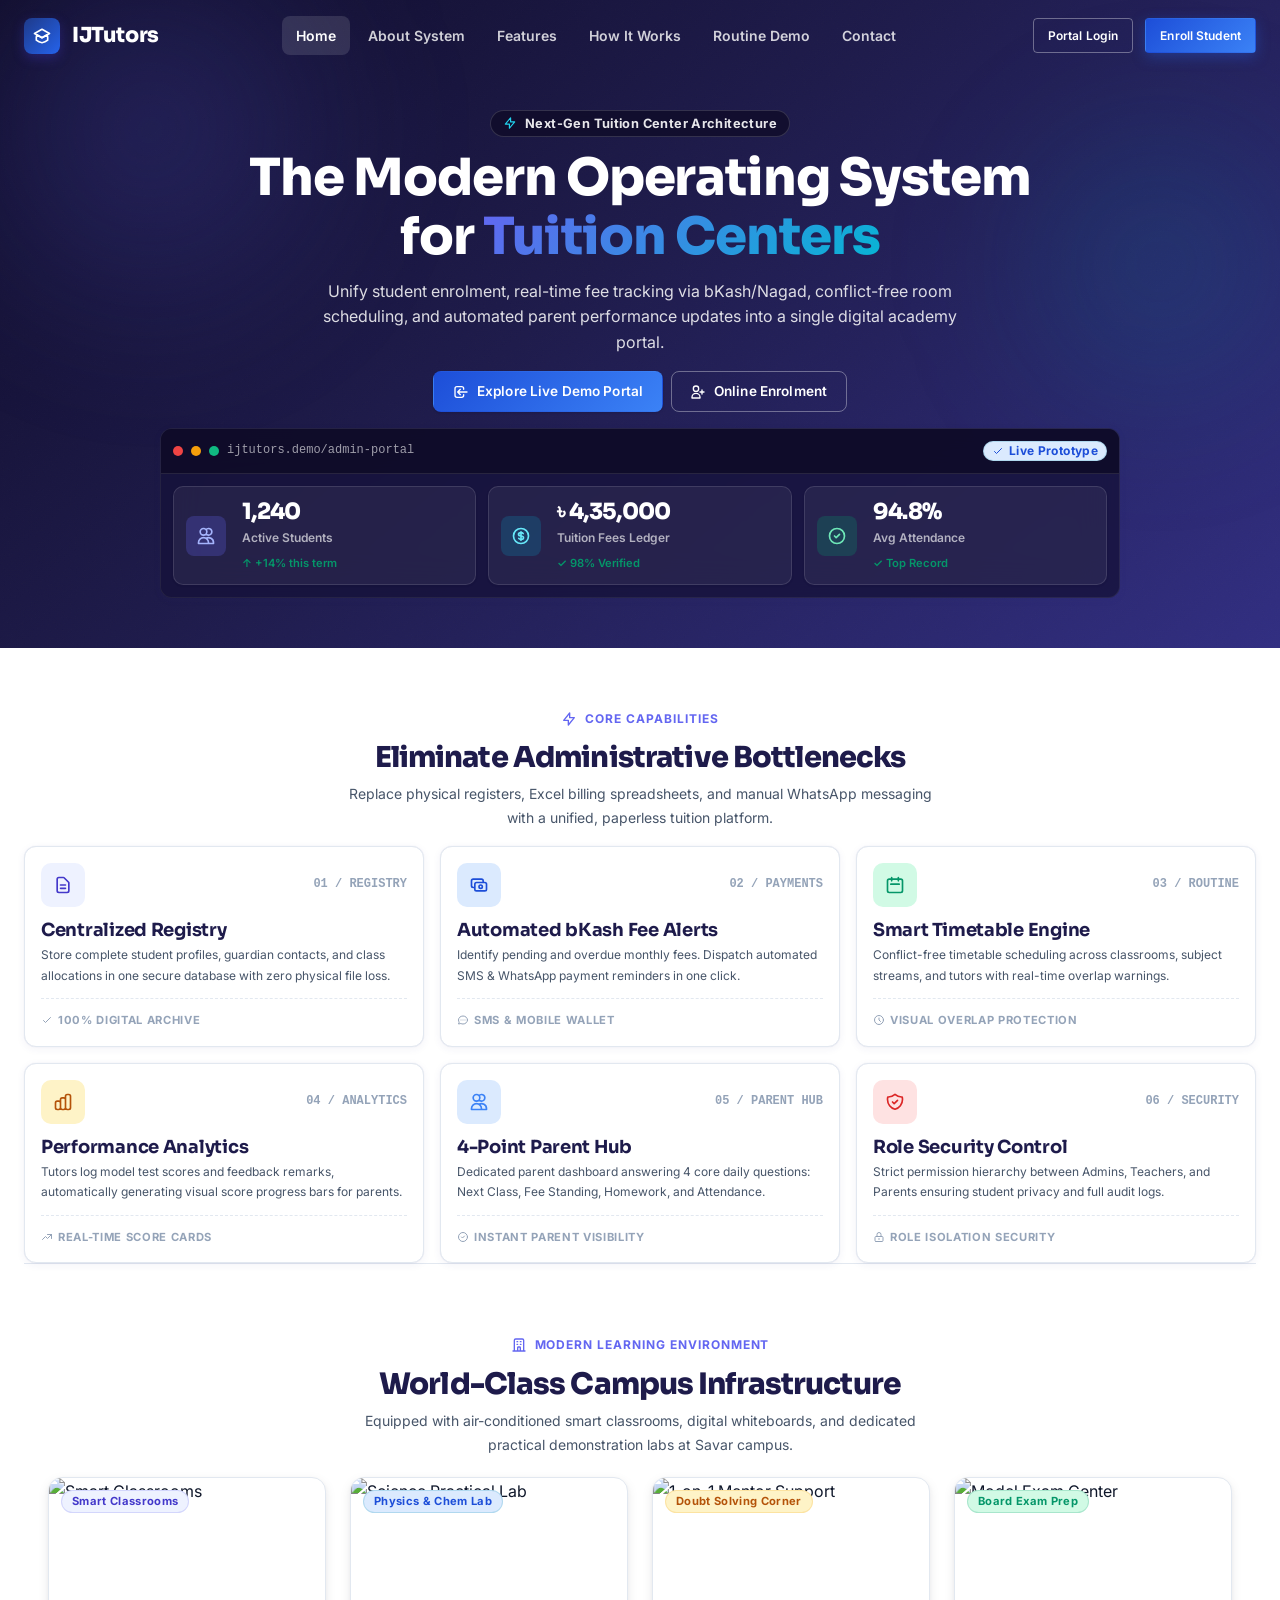
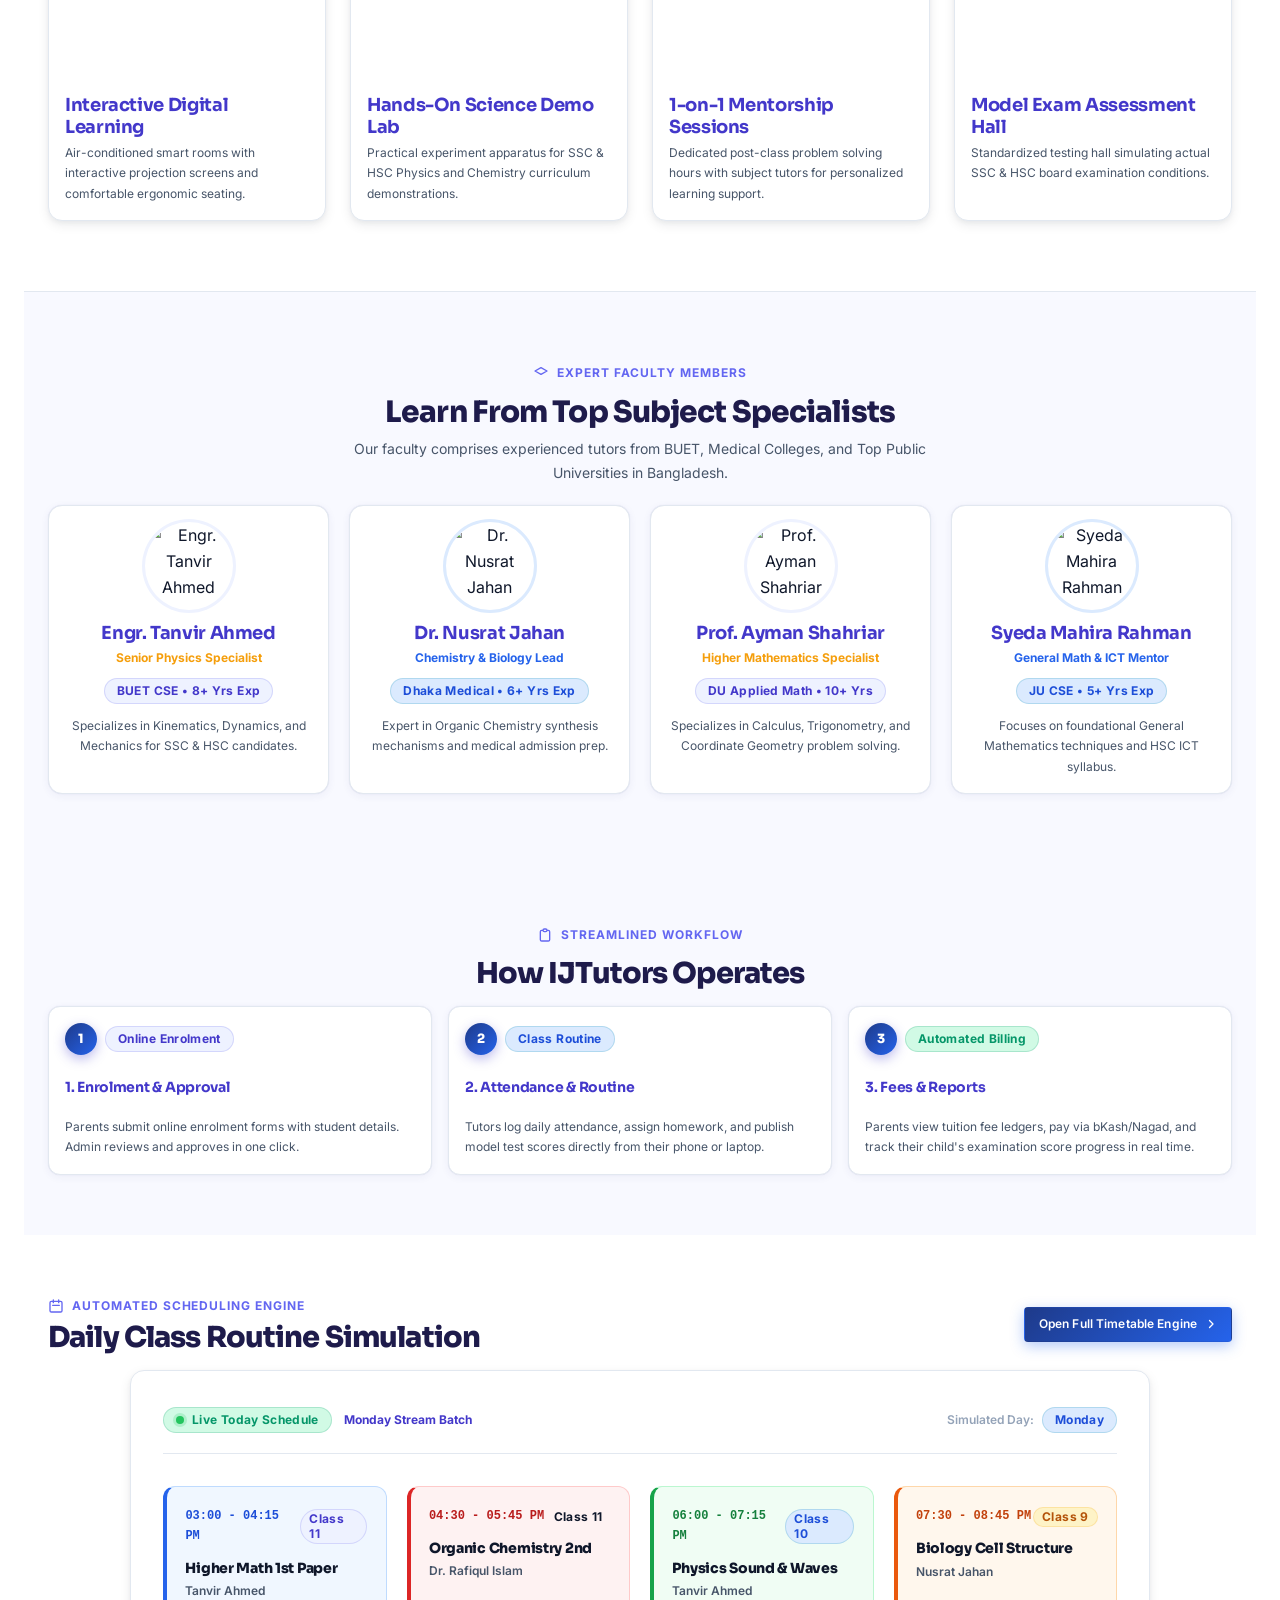
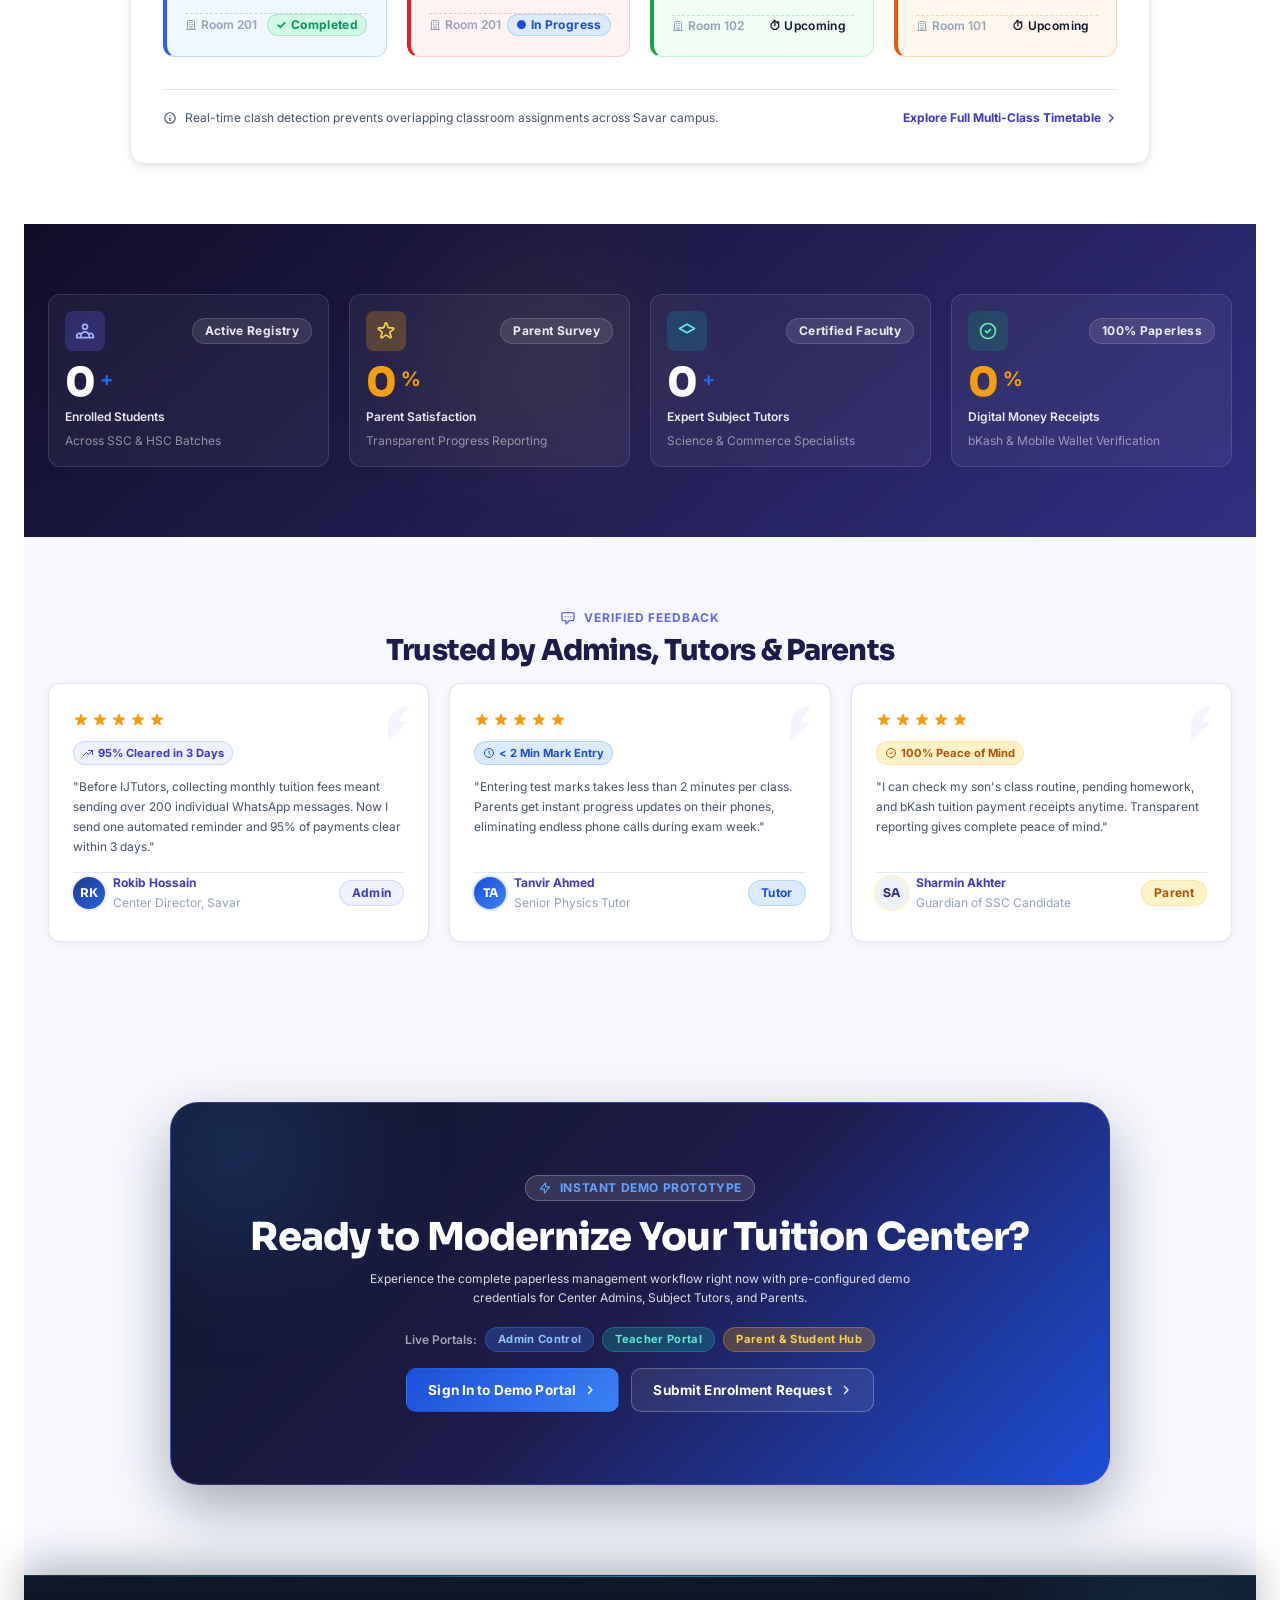
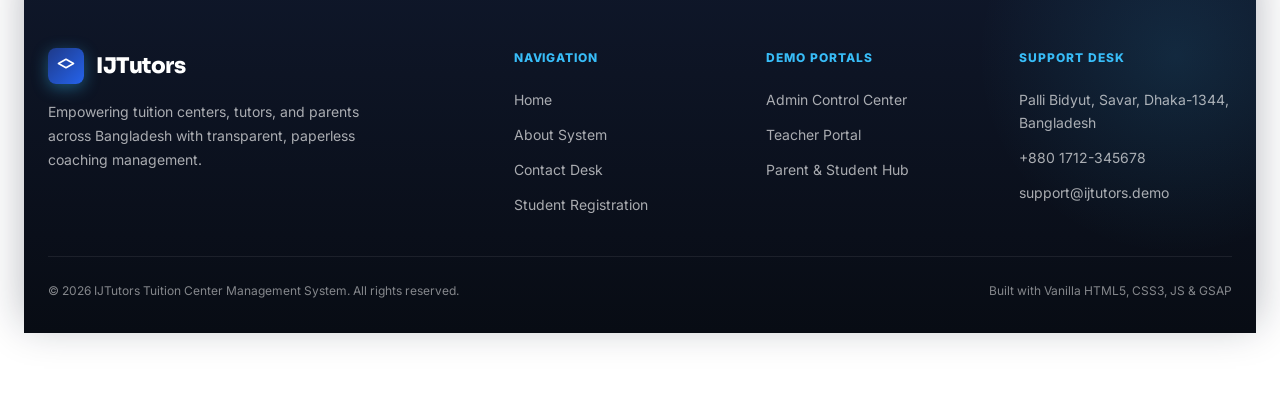
==== index.html @ 6071e2d5 "fix footer design issue with sky-blue headers, full address, and glow borders" ====
<!DOCTYPE html>
<html lang="en">

<head>
  <meta charset="UTF-8">
  <meta name="viewport" content="width=device-width, initial-scale=1.0">
  <title>IJTutors | Smart Tuition Center Management System</title>
  <meta name="description"
    content="Centralized tuition management platform for Admins, Teachers, and Parents in Bangladesh. Manage registrations, payments, timetables, and student performance effortlessly.">
  <link rel="preconnect" href="https://fonts.googleapis.com">
  <link rel="preconnect" href="https://fonts.gstatic.com" crossorigin>
  <link
    href="https://fonts.googleapis.com/css2?family=Sora:wght@400;500;600;700;800&family=Inter:wght@400;500;600;700&display=swap"
    rel="stylesheet">
  <link rel="stylesheet" href="css/main.css">
</head>

<body>

  <!-- Navigation Bar -->
  <header class="navbar" id="main-navbar">
    <div class="container">
      <a href="index.html" class="nav-brand">
        <div class="nav-brand-icon">
          <svg fill="none" stroke="currentColor" viewBox="0 0 24 24" xmlns="http://www.w3.org/2000/svg">
            <path stroke-linecap="round" stroke-linejoin="round" stroke-width="2" d="M12 14l9-5-9-5-9 5 9 5z"></path>
            <path stroke-linecap="round" stroke-linejoin="round" stroke-width="2"
              d="M12 14l6.16-3.422a12.083 12.083 0 01.665 6.479A11.952 11.952 0 0112 20.055a11.952 11.952 0 01-6.824-2.998 12.078 12.078 0 01.665-6.479L12 14z">
            </path>
          </svg>
        </div>
        <span>IJTutors</span>
      </a>

      <nav class="nav-links">
        <a href="index.html" class="nav-link active">Home</a>
        <a href="about.html" class="nav-link">About System</a>
        <a href="#features" class="nav-link">Features</a>
        <a href="#how-it-works" class="nav-link">How It Works</a>
        <a href="#demo-timetable" class="nav-link">Routine Demo</a>
        <a href="contact.html" class="nav-link">Contact</a>
      </nav>

      <div class="nav-actions">
        <a href="login.html" class="btn btn-outline-white btn-sm" id="nav-login-btn">Portal Login</a>
        <a href="register.html" class="btn btn-teal btn-sm">Enroll Student</a>
        <button class="mobile-nav-toggle" aria-label="Toggle Navigation">
          <svg width="24" height="24" fill="none" stroke="currentColor" viewBox="0 0 24 24">
            <path stroke-linecap="round" stroke-linejoin="round" stroke-width="2" d="M4 6h16M4 12h16M4 18h16" />
          </svg>
        </button>
      </div>
    </div>
  </header>

  <!-- Compact High-Contrast Hero Section -->
  <section class="hero-section position-relative overflow-hidden"
    style="padding: 110px 0 50px; background: var(--gradient-hero); color: #ffffff;">
    <div class="blob-shape blob-1"></div>
    <div class="blob-shape blob-2"></div>
    <div class="noise-overlay"></div>

    <div class="container position-relative z-1">
      <div style="max-width: 800px; margin: 0 auto; text-align: center;">
        <span class="badge badge-dark mb-3 px-3 py-1 d-inline-flex align-items-center gap-2"
          style="font-size: 0.8rem; backdrop-filter: blur(10px); border: 1px solid rgba(255,255,255,0.15);">
          <svg width="14" height="14" fill="none" stroke="currentColor" viewBox="0 0 24 24" style="color: #22d3ee;">
            <path stroke-linecap="round" stroke-linejoin="round" stroke-width="2" d="M13 10V3L4 14h7v7l9-11h-7z" />
          </svg>
          <span>Next-Gen Tuition Center Architecture</span>
        </span>

        <!-- High Contrast White Heading -->
        <h1 class="text-white mb-3"
          style="font-size: clamp(2rem, 4.2vw, 3.2rem); line-height: 1.15; font-weight: 800; color: #ffffff !important;">
          The Modern Operating System for <span class="text-gradient">Tuition Centers</span>
        </h1>

        <p class="hero-subtitle mb-4"
          style="font-size: 1rem; color: rgba(255,255,255,0.85); max-width: 640px; margin-left: auto; margin-right: auto; line-height: 1.6;">
          Unify student enrolment, real-time fee tracking via bKash/Nagad, conflict-free room scheduling, and automated
          parent performance updates into a single digital academy portal.
        </p>

        <div class="hero-cta-group d-flex justify-content-center gap-2 flex-wrap mb-4">
          <a href="login.html" class="btn btn-teal btn-sm shadow-sm"
            style="padding: 0.5rem 1.15rem; font-size: 0.85rem; border-radius: var(--radius-md);">
            <svg width="16" height="16" fill="none" stroke="currentColor" viewBox="0 0 24 24">
              <path stroke-linecap="round" stroke-linejoin="round" stroke-width="2"
                d="M11 16l-4-4m0 0l4-4m-4 4h14m-5 4v1a3 3 0 01-3 3H6a3 3 0 01-3-3V7a3 3 0 013-3h7a3 3 0 013 3v1" />
            </svg>
            <span>Explore Live Demo Portal</span>
          </a>
          <a href="register.html" class="btn btn-outline-white btn-sm"
            style="padding: 0.5rem 1.15rem; font-size: 0.85rem; border-radius: var(--radius-md);">
            <svg width="16" height="16" fill="none" stroke="currentColor" viewBox="0 0 24 24">
              <path stroke-linecap="round" stroke-linejoin="round" stroke-width="2"
                d="M18 9v3m0 0v3m0-3h3m-3 0h-3m-2-5a4 4 0 11-8 0 4 4 0 018 0zM3 20a6 6 0 0112 0v1H3v-1z" />
            </svg>
            <span>Online Enrolment</span>
          </a>
        </div>
      </div>

      <!-- Compact Static Hero Preview Mockup -->
      <div class="card card-dark shadow-hero-card mt-3 overflow-hidden"
        style="max-width: 960px; margin: 0 auto; border-radius: var(--radius-xl);">
        <div class="card-header p-3 d-flex align-items-center justify-content-between"
          style="background: rgba(15, 12, 41, 0.9); border-bottom: 1px solid rgba(255,255,255,0.1);">
          <div class="d-flex align-items-center gap-2">
            <span
              style="width: 10px; height: 10px; border-radius: 50%; background-color: #ef4444; display: inline-block;"></span>
            <span
              style="width: 10px; height: 10px; border-radius: 50%; background-color: #f59e0b; display: inline-block;"></span>
            <span
              style="width: 10px; height: 10px; border-radius: 50%; background-color: #10b981; display: inline-block;"></span>
            <span class="ms-2 fs-xs text-muted"
              style="color: rgba(255,255,255,0.6) !important; font-family: var(--font-mono);">ijtutors.demo/admin-portal</span>
          </div>
          <span class="badge badge-teal fs-xs" style="padding: 2px 8px;">
            <svg width="12" height="12" fill="none" stroke="currentColor" viewBox="0 0 24 24">
              <path stroke-linecap="round" stroke-linejoin="round" stroke-width="2" d="M5 13l4 4L19 7" />
            </svg>
            <span>Live Prototype</span>
          </span>
        </div>

        <div class="card-body p-3" style="background: rgba(30, 27, 75, 0.4);">
          <div class="row"
            style="display: grid; grid-template-columns: repeat(auto-fit, minmax(240px, 1fr)); gap: 12px;">

            <!-- Compact Stat 1 -->
            <div class="stat-card p-3"
              style="background: rgba(255,255,255,0.06); border-color: rgba(255,255,255,0.12);">
              <div class="stat-icon-wrap primary"
                style="width: 40px; height: 40px; background: rgba(99,102,241,0.25); color: #a5b4fc;">
                <svg width="20" height="20" fill="none" stroke="currentColor" viewBox="0 0 24 24">
                  <path stroke-linecap="round" stroke-linejoin="round" stroke-width="2"
                    d="M12 4.354a4 4 0 110 5.292M15 21H3v-1a6 6 0 0112 0v1zm0 0h6v-1a6 6 0 00-9-5.197M13 7a4 4 0 11-8 0 4 4 0 018 0z" />
                </svg>
              </div>
              <div class="stat-info">
                <span class="stat-value text-white" style="font-size: 1.4rem;">1,240</span>
                <span class="stat-label" style="color: rgba(255,255,255,0.65);">Active Students</span>
                <span class="stat-trend up" style="font-size: 0.7rem;">↑ +14% this term</span>
              </div>
            </div>

            <!-- Compact Stat 2 -->
            <div class="stat-card p-3"
              style="background: rgba(255,255,255,0.06); border-color: rgba(255,255,255,0.12);">
              <div class="stat-icon-wrap teal"
                style="width: 40px; height: 40px; background: rgba(8,145,178,0.25); color: #67e8f9;">
                <svg width="20" height="20" fill="none" stroke="currentColor" viewBox="0 0 24 24">
                  <path stroke-linecap="round" stroke-linejoin="round" stroke-width="2"
                    d="M12 8c-1.657 0-3 .895-3 2s1.343 2 3 2 3 .895 3 2-1.343 2-3 2m0-8c1.11 0 2.08.402 2.599 1M12 8V7m0 1v8m0 0v1m0-1c-1.11 0-2.08-.402-2.599-1M21 12a9 9 0 11-18 0 9 9 0 0118 0z" />
                </svg>
              </div>
              <div class="stat-info">
                <span class="stat-value text-white" style="font-size: 1.4rem;">৳ 4,35,000</span>
                <span class="stat-label" style="color: rgba(255,255,255,0.65);">Tuition Fees Ledger</span>
                <span class="stat-trend up" style="font-size: 0.7rem;">✓ 98% Verified</span>
              </div>
            </div>

            <!-- Compact Stat 3 -->
            <div class="stat-card p-3"
              style="background: rgba(255,255,255,0.06); border-color: rgba(255,255,255,0.12);">
              <div class="stat-icon-wrap success"
                style="width: 40px; height: 40px; background: rgba(5,150,105,0.25); color: #6ee7b7;">
                <svg width="20" height="20" fill="none" stroke="currentColor" viewBox="0 0 24 24">
                  <path stroke-linecap="round" stroke-linejoin="round" stroke-width="2"
                    d="M9 12l2 2 4-4m6 2a9 9 0 11-18 0 9 9 0 0118 0z" />
                </svg>
              </div>
              <div class="stat-info">
                <span class="stat-value text-white" style="font-size: 1.4rem;">94.8%</span>
                <span class="stat-label" style="color: rgba(255,255,255,0.65);">Avg Attendance</span>
                <span class="stat-trend up" style="font-size: 0.7rem;">✓ Top Record</span>
              </div>
            </div>

          </div>
        </div>
      </div>
    </div>
  </section>

  <!-- Compact Platform Features Section -->
  <section id="features" style="padding: 60px 0; background-color: var(--color-surface);">
    <div class="container">
      <div class="text-center mb-4" style="max-width: 640px; margin-left: auto; margin-right: auto;">
        <span class="section-eyebrow justify-content-center">
          <svg width="14" height="14" fill="none" stroke="currentColor" viewBox="0 0 24 24">
            <path stroke-linecap="round" stroke-linejoin="round" stroke-width="2" d="M13 10V3L4 14h7v7l9-11h-7z" />
          </svg>
          <span>Core Capabilities</span>
        </span>
        <h2 class="section-title mb-2" style="font-size: 1.8rem;">Eliminate Administrative Bottlenecks</h2>
        <p class="section-desc mx-auto fs-sm">Replace physical registers, Excel billing spreadsheets, and manual
          WhatsApp messaging with a unified, paperless tuition platform.</p>
      </div>

      <div class="features-grid" style="gap: 16px;">
        <!-- Feature 1 -->
        <div class="feature-card-item p-4">
          <div class="d-flex align-items-center justify-content-between mb-3">
            <div class="feature-icon-wrap primary" style="width: 44px; height: 44px;">
              <svg width="20" height="20" fill="none" stroke="currentColor" viewBox="0 0 24 24">
                <path stroke-linecap="round" stroke-linejoin="round" stroke-width="2"
                  d="M9 12h6m-6 4h6m2 5H7a2 2 0 01-2-2V5a2 2 0 012-2h5.586a1 1 0 01.707.293l5.414 5.414a1 1 0 01.293.707V19a2 2 0 01-2 2z" />
              </svg>
            </div>
            <span class="fs-xs fw-bold text-muted" style="font-size: 0.68rem; font-family: var(--font-mono);">01 /
              REGISTRY</span>
          </div>
          <div>
            <h3 class="feature-card-title fs-md mb-1">Centralized Registry</h3>
            <p class="feature-card-desc fs-xs text-secondary mb-3">Store complete student profiles, guardian contacts,
              and class allocations in one secure database with zero physical file loss.</p>
          </div>
          <div class="feature-tag">
            <svg width="12" height="12" fill="none" stroke="currentColor" viewBox="0 0 24 24">
              <path stroke-linecap="round" stroke-linejoin="round" stroke-width="2" d="M5 13l4 4L19 7" />
            </svg>
            <span>100% Digital Archive</span>
          </div>
        </div>

        <!-- Feature 2 -->
        <div class="feature-card-item p-4">
          <div class="d-flex align-items-center justify-content-between mb-3">
            <div class="feature-icon-wrap teal" style="width: 44px; height: 44px;">
              <svg width="20" height="20" fill="none" stroke="currentColor" viewBox="0 0 24 24">
                <path stroke-linecap="round" stroke-linejoin="round" stroke-width="2"
                  d="M17 9V7a2 2 0 00-2-2H5a2 2 0 00-2 2v6a2 2 0 002 2h2m2 4h10a2 2 0 002-2v-6a2 2 0 00-2-2H9a2 2 0 00-2 2v6a2 2 0 002 2zm7-5a2 2 0 11-4 0 2 2 0 014 0z" />
              </svg>
            </div>
            <span class="fs-xs fw-bold text-muted" style="font-size: 0.68rem; font-family: var(--font-mono);">02 /
              PAYMENTS</span>
          </div>
          <div>
            <h3 class="feature-card-title fs-md mb-1">Automated bKash Fee Alerts</h3>
            <p class="feature-card-desc fs-xs text-secondary mb-3">Identify pending and overdue monthly fees. Dispatch
              automated SMS & WhatsApp payment reminders in one click.</p>
          </div>
          <div class="feature-tag">
            <svg width="12" height="12" fill="none" stroke="currentColor" viewBox="0 0 24 24">
              <path stroke-linecap="round" stroke-linejoin="round" stroke-width="2"
                d="M8 12h.01M12 12h.01M16 12h.01M21 12c0 4.418-4.03 8-9 8a9.863 9.863 0 01-4.255-.949L3 20l1.395-3.72C3.512 15.042 3 13.574 3 12c0-4.418 4.03-8 9-8s9 3.582 9 8z" />
            </svg>
            <span>SMS & Mobile Wallet</span>
          </div>
        </div>

        <!-- Feature 3 -->
        <div class="feature-card-item p-4">
          <div class="d-flex align-items-center justify-content-between mb-3">
            <div class="feature-icon-wrap success" style="width: 44px; height: 44px;">
              <svg width="20" height="20" fill="none" stroke="currentColor" viewBox="0 0 24 24">
                <path stroke-linecap="round" stroke-linejoin="round" stroke-width="2"
                  d="M8 7V3m8 4V3m-9 8h10M5 21h14a2 2 0 002-2V7a2 2 0 00-2-2H5a2 2 0 00-2 2v12a2 2 0 002 2z" />
              </svg>
            </div>
            <span class="fs-xs fw-bold text-muted" style="font-size: 0.68rem; font-family: var(--font-mono);">03 /
              ROUTINE</span>
          </div>
          <div>
            <h3 class="feature-card-title fs-md mb-1">Smart Timetable Engine</h3>
            <p class="feature-card-desc fs-xs text-secondary mb-3">Conflict-free timetable scheduling across classrooms,
              subject streams, and tutors with real-time overlap warnings.</p>
          </div>
          <div class="feature-tag">
            <svg width="12" height="12" fill="none" stroke="currentColor" viewBox="0 0 24 24">
              <path stroke-linecap="round" stroke-linejoin="round" stroke-width="2"
                d="M12 8v4l3 3m6-3a9 9 0 11-18 0 9 9 0 0118 0z" />
            </svg>
            <span>Visual Overlap Protection</span>
          </div>
        </div>

        <!-- Feature 4 -->
        <div class="feature-card-item p-4">
          <div class="d-flex align-items-center justify-content-between mb-3">
            <div class="feature-icon-wrap accent" style="width: 44px; height: 44px;">
              <svg width="20" height="20" fill="none" stroke="currentColor" viewBox="0 0 24 24">
                <path stroke-linecap="round" stroke-linejoin="round" stroke-width="2"
                  d="M9 19v-6a2 2 0 00-2-2H5a2 2 0 00-2 2v6a2 2 0 002 2h2a2 2 0 002-2zm0 0V9a2 2 0 012-2h2a2 2 0 012 2v10m-6 0a2 2 0 002 2h2a2 2 0 002-2m0 0V5a2 2 0 012-2h2a2 2 0 012 2v14a2 2 0 01-2 2h-2a2 2 0 01-2-2z" />
              </svg>
            </div>
            <span class="fs-xs fw-bold text-muted" style="font-size: 0.68rem; font-family: var(--font-mono);">04 /
              ANALYTICS</span>
          </div>
          <div>
            <h3 class="feature-card-title fs-md mb-1">Performance Analytics</h3>
            <p class="feature-card-desc fs-xs text-secondary mb-3">Tutors log model test scores and feedback remarks,
              automatically generating visual score progress bars for parents.</p>
          </div>
          <div class="feature-tag">
            <svg width="12" height="12" fill="none" stroke="currentColor" viewBox="0 0 24 24">
              <path stroke-linecap="round" stroke-linejoin="round" stroke-width="2"
                d="M13 7h8m0 0v8m0-8l-8 8-4-4-6 6" />
            </svg>
            <span>Real-Time Score Cards</span>
          </div>
        </div>

        <!-- Feature 5 -->
        <div class="feature-card-item p-4">
          <div class="d-flex align-items-center justify-content-between mb-3">
            <div class="feature-icon-wrap secondary" style="width: 44px; height: 44px;">
              <svg width="20" height="20" fill="none" stroke="currentColor" viewBox="0 0 24 24">
                <path stroke-linecap="round" stroke-linejoin="round" stroke-width="2"
                  d="M12 4.354a4 4 0 110 5.292M15 21H3v-1a6 6 0 0112 0v1zm0 0h6v-1a6 6 0 00-9-5.197M13 7a4 4 0 11-8 0 4 4 0 018 0z" />
              </svg>
            </div>
            <span class="fs-xs fw-bold text-muted" style="font-size: 0.68rem; font-family: var(--font-mono);">05 /
              PARENT HUB</span>
          </div>
          <div>
            <h3 class="feature-card-title fs-md mb-1">4-Point Parent Hub</h3>
            <p class="feature-card-desc fs-xs text-secondary mb-3">Dedicated parent dashboard answering 4 core daily
              questions: Next Class, Fee Standing, Homework, and Attendance.</p>
          </div>
          <div class="feature-tag">
            <svg width="12" height="12" fill="none" stroke="currentColor" viewBox="0 0 24 24">
              <path stroke-linecap="round" stroke-linejoin="round" stroke-width="2"
                d="M9 12l2 2 4-4m6 2a9 9 0 11-18 0 9 9 0 0118 0z" />
            </svg>
            <span>Instant Parent Visibility</span>
          </div>
        </div>

        <!-- Feature 6 -->
        <div class="feature-card-item p-4">
          <div class="d-flex align-items-center justify-content-between mb-3">
            <div class="feature-icon-wrap danger" style="width: 44px; height: 44px;">
              <svg width="20" height="20" fill="none" stroke="currentColor" viewBox="0 0 24 24">
                <path stroke-linecap="round" stroke-linejoin="round" stroke-width="2"
                  d="M9 12l2 2 4-4m5.618-4.016A11.955 11.955 0 0112 2.944a11.955 11.955 0 01-8.618 3.04A12.02 12.02 0 003 9c0 5.591 3.824 10.29 9 11.622 5.176-1.332 9-6.03 9-11.622 0-1.042-.133-2.052-.382-3.016z" />
              </svg>
            </div>
            <span class="fs-xs fw-bold text-muted" style="font-size: 0.68rem; font-family: var(--font-mono);">06 /
              SECURITY</span>
          </div>
          <div>
            <h3 class="feature-card-title fs-md mb-1">Role Security Control</h3>
            <p class="feature-card-desc fs-xs text-secondary mb-3">Strict permission hierarchy between Admins, Teachers,
              and Parents ensuring student privacy and full audit logs.</p>
          </div>
          <div class="feature-tag">
            <svg width="12" height="12" fill="none" stroke="currentColor" viewBox="0 0 24 24">
              <path stroke-linecap="round" stroke-linejoin="round" stroke-width="2"
                d="M12 15v2m-6 4h12a2 2 0 002-2v-6a2 2 0 00-2-2H6a2 2 0 00-2 2v6a2 2 0 002 2zm10-10V7a4 4 0 00-8 0v4h8z" />
            </svg>
            <span>Role Isolation Security</span>
          </div>
        </div>
      </div>
  <!-- Campus Facilities & Learning Environment Section -->
  <section id="facilities" style="padding: 70px 0; background-color: var(--color-surface); border-top: 1px solid var(--color-border);">
    <div class="container">
      <div class="text-center mb-5" style="max-width: 640px; margin-left: auto; margin-right: auto;">
        <span class="section-eyebrow justify-content-center">
          <svg width="14" height="14" fill="none" stroke="currentColor" viewBox="0 0 24 24"><path stroke-linecap="round" stroke-linejoin="round" stroke-width="2" d="M19 21V5a2 2 0 00-2-2H7a2 2 0 00-2 2v16m14 0h2m-2 0h-5m-9 0H3m2 0h5M9 7h1m-1 4h1m4-4h1m-1 4h1m-5 10v-5a1 1 0 011-1h2a1 1 0 011 1v5m-4 0h4"/></svg>
          <span>Modern Learning Environment</span>
        </span>
        <h2 class="section-title mb-2" style="font-size: 1.85rem;">World-Class Campus Infrastructure</h2>
        <p class="section-desc mx-auto fs-sm">Equipped with air-conditioned smart classrooms, digital whiteboards, and dedicated practical demonstration labs at Savar campus.</p>
      </div>

      <div style="display: grid; grid-template-columns: repeat(auto-fit, minmax(260px, 1fr)); gap: 24px;">
        <!-- Image Card 1 -->
        <div class="card overflow-hidden shadow-md" style="border-radius: 14px; transition: transform 0.3s ease;">
          <div style="position: relative; height: 200px; overflow: hidden;">
            <img src="https://images.unsplash.com/photo-1580582932707-520aed937b7b?auto=format&fit=crop&w=800&q=80" alt="Smart Classrooms" style="width: 100%; height: 100%; object-fit: cover; transition: transform 0.4s ease;" class="gallery-img">
            <span class="badge badge-primary" style="position: absolute; top: 12px; left: 12px; font-size: 0.7rem; padding: 4px 10px;">Smart Classrooms</span>
          </div>
          <div class="p-4">
            <h3 class="fs-md fw-bold text-primary mb-1">Interactive Digital Learning</h3>
            <p class="fs-xs text-secondary m-0">Air-conditioned smart rooms with interactive projection screens and comfortable ergonomic seating.</p>
          </div>
        </div>

        <!-- Image Card 2 -->
        <div class="card overflow-hidden shadow-md" style="border-radius: 14px; transition: transform 0.3s ease;">
          <div style="position: relative; height: 200px; overflow: hidden;">
            <img src="https://images.unsplash.com/photo-1532094349884-543bc11b234d?auto=format&fit=crop&w=800&q=80" alt="Science Practical Lab" style="width: 100%; height: 100%; object-fit: cover; transition: transform 0.4s ease;" class="gallery-img">
            <span class="badge badge-teal" style="position: absolute; top: 12px; left: 12px; font-size: 0.7rem; padding: 4px 10px;">Physics & Chem Lab</span>
          </div>
          <div class="p-4">
            <h3 class="fs-md fw-bold text-primary mb-1">Hands-On Science Demo Lab</h3>
            <p class="fs-xs text-secondary m-0">Practical experiment apparatus for SSC & HSC Physics and Chemistry curriculum demonstrations.</p>
          </div>
        </div>

        <!-- Image Card 3 -->
        <div class="card overflow-hidden shadow-md" style="border-radius: 14px; transition: transform 0.3s ease;">
          <div style="position: relative; height: 200px; overflow: hidden;">
            <img src="https://images.unsplash.com/photo-1523240795612-9a054b0db644?auto=format&fit=crop&w=800&q=80" alt="1-on-1 Mentor Support" style="width: 100%; height: 100%; object-fit: cover; transition: transform 0.4s ease;" class="gallery-img">
            <span class="badge badge-accent" style="position: absolute; top: 12px; left: 12px; font-size: 0.7rem; padding: 4px 10px;">Doubt Solving Corner</span>
          </div>
          <div class="p-4">
            <h3 class="fs-md fw-bold text-primary mb-1">1-on-1 Mentorship Sessions</h3>
            <p class="fs-xs text-secondary m-0">Dedicated post-class problem solving hours with subject tutors for personalized learning support.</p>
          </div>
        </div>

        <!-- Image Card 4 -->
        <div class="card overflow-hidden shadow-md" style="border-radius: 14px; transition: transform 0.3s ease;">
          <div style="position: relative; height: 200px; overflow: hidden;">
            <img src="https://images.unsplash.com/photo-1434030216411-0b793f4b4173?auto=format&fit=crop&w=800&q=80" alt="Model Exam Center" style="width: 100%; height: 100%; object-fit: cover; transition: transform 0.4s ease;" class="gallery-img">
            <span class="badge badge-success" style="position: absolute; top: 12px; left: 12px; font-size: 0.7rem; padding: 4px 10px;">Board Exam Prep</span>
          </div>
          <div class="p-4">
            <h3 class="fs-md fw-bold text-primary mb-1">Model Exam Assessment Hall</h3>
            <p class="fs-xs text-secondary m-0">Standardized testing hall simulating actual SSC & HSC board examination conditions.</p>
          </div>
        </div>
      </div>
    </div>
  </section>

  <!-- Faculty & Senior Tutors Spotlight Section -->
  <section id="mentors" style="padding: 70px 0; background-color: var(--color-background); border-top: 1px solid var(--color-border);">
    <div class="container">
      <div class="text-center mb-5" style="max-width: 640px; margin-left: auto; margin-right: auto;">
        <span class="section-eyebrow justify-content-center">
          <svg width="14" height="14" fill="none" stroke="currentColor" viewBox="0 0 24 24"><path stroke-linecap="round" stroke-linejoin="round" stroke-width="2" d="M12 14l9-5-9-5-9 5 9 5z"/></svg>
          <span>Expert Faculty Members</span>
        </span>
        <h2 class="section-title mb-2" style="font-size: 1.85rem;">Learn From Top Subject Specialists</h2>
        <p class="section-desc mx-auto fs-sm">Our faculty comprises experienced tutors from BUET, Medical Colleges, and Top Public Universities in Bangladesh.</p>
      </div>

      <div style="display: grid; grid-template-columns: repeat(auto-fit, minmax(240px, 1fr)); gap: 20px;">
        <!-- Mentor 1 -->
        <div class="card p-4 text-center" style="border-radius: 14px; position: relative;">
          <img src="https://images.unsplash.com/photo-1534528741775-53994a69daeb?auto=format&fit=crop&w=400&q=80" alt="Engr. Tanvir Ahmed" style="width: 88px; height: 88px; border-radius: 50%; object-fit: cover; margin: 0 auto 12px; box-shadow: 0 0 0 3px var(--color-primary-subtle);">
          <h3 class="fs-md fw-bold text-primary mb-1">Engr. Tanvir Ahmed</h3>
          <div class="fs-xs text-accent fw-bold mb-2">Senior Physics Specialist</div>
          <div class="badge badge-primary fs-xs mb-3" style="font-size: 0.68rem;">BUET CSE • 8+ Yrs Exp</div>
          <p class="fs-xs text-secondary m-0">Specializes in Kinematics, Dynamics, and Mechanics for SSC & HSC candidates.</p>
        </div>

        <!-- Mentor 2 -->
        <div class="card p-4 text-center" style="border-radius: 14px; position: relative;">
          <img src="https://images.unsplash.com/photo-1573496359142-b8d87734a5a2?auto=format&fit=crop&w=400&q=80" alt="Dr. Nusrat Jahan" style="width: 88px; height: 88px; border-radius: 50%; object-fit: cover; margin: 0 auto 12px; box-shadow: 0 0 0 3px var(--color-teal-light);">
          <h3 class="fs-md fw-bold text-primary mb-1">Dr. Nusrat Jahan</h3>
          <div class="fs-xs text-teal fw-bold mb-2">Chemistry & Biology Lead</div>
          <div class="badge badge-teal fs-xs mb-3" style="font-size: 0.68rem;">Dhaka Medical • 6+ Yrs Exp</div>
          <p class="fs-xs text-secondary m-0">Expert in Organic Chemistry synthesis mechanisms and medical admission prep.</p>
        </div>

        <!-- Mentor 3 -->
        <div class="card p-4 text-center" style="border-radius: 14px; position: relative;">
          <img src="https://images.unsplash.com/photo-1500648767791-00dcc994a43e?auto=format&fit=crop&w=400&q=80" alt="Prof. Ayman Shahriar" style="width: 88px; height: 88px; border-radius: 50%; object-fit: cover; margin: 0 auto 12px; box-shadow: 0 0 0 3px var(--color-primary-subtle);">
          <h3 class="fs-md fw-bold text-primary mb-1">Prof. Ayman Shahriar</h3>
          <div class="fs-xs text-accent fw-bold mb-2">Higher Mathematics Specialist</div>
          <div class="badge badge-primary fs-xs mb-3" style="font-size: 0.68rem;">DU Applied Math • 10+ Yrs</div>
          <p class="fs-xs text-secondary m-0">Specializes in Calculus, Trigonometry, and Coordinate Geometry problem solving.</p>
        </div>

        <!-- Mentor 4 -->
        <div class="card p-4 text-center" style="border-radius: 14px; position: relative;">
          <img src="https://images.unsplash.com/photo-1580489944761-15a19d654956?auto=format&fit=crop&w=400&q=80" alt="Syeda Mahira Rahman" style="width: 88px; height: 88px; border-radius: 50%; object-fit: cover; margin: 0 auto 12px; box-shadow: 0 0 0 3px var(--color-teal-light);">
          <h3 class="fs-md fw-bold text-primary mb-1">Syeda Mahira Rahman</h3>
          <div class="fs-xs text-teal fw-bold mb-2">General Math & ICT Mentor</div>
          <div class="badge badge-teal fs-xs mb-3" style="font-size: 0.68rem;">JU CSE • 5+ Yrs Exp</div>
          <p class="fs-xs text-secondary m-0">Focuses on foundational General Mathematics techniques and HSC ICT syllabus.</p>
        </div>
      </div>
    </div>
  </section>

  <!-- Compact How It Works Section -->
  <section id="how-it-works" style="padding: 60px 0; background-color: var(--color-background);">
    <div class="container">
      <div class="text-center mb-4" style="max-width: 600px; margin-left: auto; margin-right: auto;">
        <span class="section-eyebrow justify-content-center">
          <svg width="14" height="14" fill="none" stroke="currentColor" viewBox="0 0 24 24">
            <path stroke-linecap="round" stroke-linejoin="round" stroke-width="2"
              d="M9 5H7a2 2 0 00-2 2v12a2 2 0 002 2h10a2 2 0 002-2V7a2 2 0 00-2-2h-2M9 5a2 2 0 002 2h2a2 2 0 002-2M9 5a2 2 0 012-2h2a2 2 0 012 2" />
          </svg>
          <span>Streamlined Workflow</span>
        </span>
        <h2 class="section-title mb-2" style="font-size: 1.8rem;">How IJTutors Operates</h2>
      </div>

      <div style="display: grid; grid-template-columns: repeat(auto-fit, minmax(260px, 1fr)); gap: 16px;">

        <!-- Step 1 -->
        <div class="step-card p-4">
          <div class="d-flex align-items-center gap-2 w-100 mb-2">
            <div class="step-number" style="width: 32px; height: 32px; font-size: 0.8rem;">1</div>
            <span class="badge badge-primary fs-xs">Online Enrolment</span>
          </div>
          <h3 class="fs-sm fw-bold text-primary mb-1">1. Enrolment & Approval</h3>
          <p class="fs-xs text-secondary mb-0">Parents submit online enrolment forms with student details. Admin reviews
            and approves in one click.</p>
        </div>

        <!-- Step 2 -->
        <div class="step-card p-4">
          <div class="d-flex align-items-center gap-2 w-100 mb-2">
            <div class="step-number" style="width: 32px; height: 32px; font-size: 0.8rem;">2</div>
            <span class="badge badge-teal fs-xs">Class Routine</span>
          </div>
          <h3 class="fs-sm fw-bold text-primary mb-1">2. Attendance & Routine</h3>
          <p class="fs-xs text-secondary mb-0">Tutors log daily attendance, assign homework, and publish model test
            scores directly from their phone or laptop.</p>
        </div>

        <!-- Step 3 -->
        <div class="step-card p-4">
          <div class="d-flex align-items-center gap-2 w-100 mb-2">
            <div class="step-number" style="width: 32px; height: 32px; font-size: 0.8rem;">3</div>
            <span class="badge badge-success fs-xs">Automated Billing</span>
          </div>
          <h3 class="fs-sm fw-bold text-primary mb-1">3. Fees & Reports</h3>
          <p class="fs-xs text-secondary mb-0">Parents view tuition fee ledgers, pay via bKash/Nagad, and track their
            child's examination score progress in real time.</p>
        </div>

      </div>
    </div>
  </section>

  <!-- Routine Visual Simulation Section -->
  <section id="demo-timetable" style="padding: 60px 0; background-color: var(--color-surface);">
    <div class="container">
      <div class="d-flex align-items-center justify-content-between mb-4 flex-wrap gap-3">
        <div>
          <span class="section-eyebrow mb-1">
            <svg width="14" height="14" fill="none" stroke="currentColor" viewBox="0 0 24 24">
              <path stroke-linecap="round" stroke-linejoin="round" stroke-width="2"
                d="M8 7V3m8 4V3m-9 8h10M5 21h14a2 2 0 002-2V7a2 2 0 00-2-2H5a2 2 0 00-2 2v12a2 2 0 002 2z" />
            </svg>
            <span>Automated Scheduling Engine</span>
          </span>
          <h2 class="section-title" style="font-size: 1.8rem;">Daily Class Routine Simulation</h2>
        </div>
        <a href="login.html" class="btn btn-primary btn-sm">
          <span>Open Full Timetable Engine</span>
          <svg width="12" height="12" fill="none" stroke="currentColor" viewBox="0 0 24 24">
            <path stroke-linecap="round" stroke-linejoin="round" stroke-width="2.5" d="M9 5l7 7-7 7" />
          </svg>
        </a>
      </div>

      <!-- Simulation Card Container -->
      <div class="card shadow-md"
        style="border-radius: var(--radius-2xl); background: #ffffff; border: 1px solid var(--color-border); max-width: 1020px; margin: 0 auto; padding: 2.25rem 2rem;">

        <!-- Simulation Header Bar -->
        <div class="d-flex align-items-center justify-content-between flex-wrap gap-3"
          style="border-bottom: 1px solid var(--color-border); margin-bottom: 2rem !important; padding-bottom: 1.25rem !important;">
          <div class="d-flex align-items-center gap-3">
            <span class="badge badge-success d-inline-flex align-items-center gap-2 px-3 py-2"
              style="font-size: 0.75rem; border-radius: var(--radius-full); line-height: 1.2;">
              <span
                style="width: 8px; height: 8px; background: #22c55e; border-radius: 50%; display: inline-block; box-shadow: 0 0 0 3px rgba(34, 197, 94, 0.2);"></span>
              <span>Live Today Schedule</span>
            </span>
            <span class="fs-xs fw-bold text-primary" style="line-height: 1.2;">Monday Stream Batch</span>
          </div>
          <div class="d-flex align-items-center gap-2">
            <span class="fs-xs text-muted fw-semibold me-1" style="line-height: 1.2;">Simulated Day:</span>
            <span class="badge badge-teal fs-xs px-3 py-2" style="border-radius: var(--radius-full); line-height: 1.2;">Monday</span>
          </div>
        </div>

        <!-- Simulated Routine Cards Grid -->
        <div style="display: grid; grid-template-columns: repeat(auto-fit, minmax(220px, 1fr)); gap: 20px;">

          <!-- Slot 1 -->
          <div class="d-flex flex-column justify-content-between shadow-xs"
            style="border-radius: var(--radius-xl); background: #f0f7ff; border: 1px solid #bfdbfe; border-left: 4px solid #2563eb; padding: 1.25rem 1.15rem;">
            <div>
              <div class="d-flex align-items-center justify-content-between mb-3">
                <span class="fs-xs fw-bold" style="color: #1d4ed8; font-family: var(--font-mono); font-size: 0.75rem;">03:00 - 04:15 PM</span>
                <span class="badge badge-primary fs-xs" style="font-size: 0.65rem; font-weight: 700; padding: 2px 8px;">Class 11</span>
              </div>
              <h4 class="fs-sm fw-extrabold mb-1" style="color: #0f172a; font-size: 0.925rem; line-height: 1.3;">Higher Math 1st Paper</h4>
              <div class="fs-xs fw-semibold mb-3" style="color: #475569;">Tanvir Ahmed</div>
            </div>
            <div class="d-flex align-items-center justify-content-between pt-3"
              style="border-top: 1px dashed rgba(37,99,235,0.25);">
              <span class="fs-xs text-muted d-inline-flex align-items-center gap-1" style="font-size: 0.7rem; font-weight: 600; color: #1e40af;"><svg width="12" height="12" fill="none"
                  stroke="currentColor" viewBox="0 0 24 24">
                  <path stroke-linecap="round" stroke-linejoin="round" stroke-width="2"
                    d="M19 21V5a2 2 0 00-2-2H7a2 2 0 00-2 2v16m14 0h2m-2 0h-5m-9 0H3m2 0h5M9 7h1m-1 4h1m4-4h1m-1 4h1m-5 10v-5a1 1 0 011-1h2a1 1 0 011 1v5m-4 0h4" />
                </svg> Room 201</span>
              <span class="badge badge-success fs-xs fw-bold" style="font-size: 0.65rem; padding: 3px 8px;">✓ Completed</span>
            </div>
          </div>

          <!-- Slot 2 -->
          <div class="d-flex flex-column justify-content-between shadow-xs"
            style="border-radius: var(--radius-xl); background: #fef2f2; border: 1px solid #fecaca; border-left: 4px solid #dc2626; padding: 1.25rem 1.15rem;">
            <div>
              <div class="d-flex align-items-center justify-content-between mb-3">
                <span class="fs-xs fw-bold" style="color: #b91c1c; font-family: var(--font-mono); font-size: 0.75rem;">04:30 - 05:45 PM</span>
                <span class="badge badge-danger fs-xs" style="font-size: 0.65rem; font-weight: 700; padding: 2px 8px;">Class 11</span>
              </div>
              <h4 class="fs-sm fw-extrabold mb-1" style="color: #0f172a; font-size: 0.925rem; line-height: 1.3;">Organic Chemistry 2nd</h4>
              <div class="fs-xs fw-semibold mb-3" style="color: #475569;">Dr. Rafiqul Islam</div>
            </div>
            <div class="d-flex align-items-center justify-content-between pt-3"
              style="border-top: 1px dashed rgba(220,38,38,0.25);">
              <span class="fs-xs text-muted d-inline-flex align-items-center gap-1" style="font-size: 0.7rem; font-weight: 600; color: #991b1b;"><svg width="12" height="12" fill="none"
                  stroke="currentColor" viewBox="0 0 24 24">
                  <path stroke-linecap="round" stroke-linejoin="round" stroke-width="2"
                    d="M19 21V5a2 2 0 00-2-2H7a2 2 0 00-2 2v16m14 0h2m-2 0h-5m-9 0H3m2 0h5M9 7h1m-1 4h1m4-4h1m-1 4h1m-5 10v-5a1 1 0 011-1h2a1 1 0 011 1v5m-4 0h4" />
                </svg> Room 201</span>
              <span class="badge badge-teal fs-xs fw-bold" style="font-size: 0.65rem; padding: 3px 8px;">● In Progress</span>
            </div>
          </div>

          <!-- Slot 3 -->
          <div class="d-flex flex-column justify-content-between shadow-xs"
            style="border-radius: var(--radius-xl); background: #f0fdf4; border: 1px solid #bbf7d0; border-left: 4px solid #16a34a; padding: 1.25rem 1.15rem;">
            <div>
              <div class="d-flex align-items-center justify-content-between mb-3">
                <span class="fs-xs fw-bold" style="color: #15803d; font-family: var(--font-mono); font-size: 0.75rem;">06:00 - 07:15 PM</span>
                <span class="badge badge-teal fs-xs" style="font-size: 0.65rem; font-weight: 700; padding: 2px 8px;">Class 10</span>
              </div>
              <h4 class="fs-sm fw-extrabold mb-1" style="color: #0f172a; font-size: 0.925rem; line-height: 1.3;">Physics Sound & Waves</h4>
              <div class="fs-xs fw-semibold mb-3" style="color: #475569;">Tanvir Ahmed</div>
            </div>
            <div class="d-flex align-items-center justify-content-between pt-3"
              style="border-top: 1px dashed rgba(22,163,74,0.25);">
              <span class="fs-xs text-muted d-inline-flex align-items-center gap-1" style="font-size: 0.7rem; font-weight: 600; color: #166534;"><svg width="12" height="12" fill="none"
                  stroke="currentColor" viewBox="0 0 24 24">
                  <path stroke-linecap="round" stroke-linejoin="round" stroke-width="2"
                    d="M19 21V5a2 2 0 00-2-2H7a2 2 0 00-2 2v16m14 0h2m-2 0h-5m-9 0H3m2 0h5M9 7h1m-1 4h1m4-4h1m-1 4h1m-5 10v-5a1 1 0 011-1h2a1 1 0 011 1v5m-4 0h4" />
                </svg> Room 102</span>
              <span class="badge badge-secondary fs-xs fw-semibold" style="font-size: 0.65rem; padding: 3px 8px;">⏱ Upcoming</span>
            </div>
          </div>

          <!-- Slot 4 -->
          <div class="d-flex flex-column justify-content-between shadow-xs"
            style="border-radius: var(--radius-xl); background: #fff7ed; border: 1px solid #fed7aa; border-left: 4px solid #ea580c; padding: 1.25rem 1.15rem;">
            <div>
              <div class="d-flex align-items-center justify-content-between mb-3">
                <span class="fs-xs fw-bold" style="color: #c2410c; font-family: var(--font-mono); font-size: 0.75rem;">07:30 - 08:45 PM</span>
                <span class="badge badge-accent fs-xs" style="font-size: 0.65rem; font-weight: 700; padding: 2px 8px;">Class 9</span>
              </div>
              <h4 class="fs-sm fw-extrabold mb-1" style="color: #0f172a; font-size: 0.925rem; line-height: 1.3;">Biology Cell Structure</h4>
              <div class="fs-xs fw-semibold mb-3" style="color: #475569;">Nusrat Jahan</div>
            </div>
            <div class="d-flex align-items-center justify-content-between pt-3"
              style="border-top: 1px dashed rgba(234,88,12,0.25);">
              <span class="fs-xs text-muted d-inline-flex align-items-center gap-1" style="font-size: 0.7rem; font-weight: 600; color: #9a3412;"><svg width="12" height="12" fill="none"
                  stroke="currentColor" viewBox="0 0 24 24">
                  <path stroke-linecap="round" stroke-linejoin="round" stroke-width="2"
                    d="M19 21V5a2 2 0 00-2-2H7a2 2 0 00-2 2v16m14 0h2m-2 0h-5m-9 0H3m2 0h5M9 7h1m-1 4h1m4-4h1m-1 4h1m-5 10v-5a1 1 0 011-1h2a1 1 0 011 1v5m-4 0h4" />
                </svg> Room 101</span>
              <span class="badge badge-secondary fs-xs fw-semibold" style="font-size: 0.65rem; padding: 3px 8px;">⏱ Upcoming</span>
            </div>
          </div>

        </div>

        <!-- Simulation Footer Info -->
        <div class="d-flex align-items-center justify-content-between flex-wrap gap-2"
          style="border-top: 1px solid var(--color-border); margin-top: 2rem !important; padding-top: 1.25rem !important;">
          <div class="d-flex align-items-center gap-2 fs-xs text-secondary" style="line-height: 1.4;">
            <svg width="14" height="14" fill="none" stroke="currentColor" viewBox="0 0 24 24">
              <path stroke-linecap="round" stroke-linejoin="round" stroke-width="2"
                d="M13 16h-1v-4h-1m1-4h.01M21 12a9 9 0 11-18 0 9 9 0 0118 0z" />
            </svg>
            <span>Real-time clash detection prevents overlapping classroom assignments across Savar campus.</span>
          </div>
          <a href="login.html" class="fs-xs text-primary fw-bold d-inline-flex align-items-center gap-1" style="line-height: 1.4;">
            <span>Explore Full Multi-Class Timetable</span>
            <svg width="12" height="12" fill="none" stroke="currentColor" viewBox="0 0 24 24">
              <path stroke-linecap="round" stroke-linejoin="round" stroke-width="2.5" d="M9 5l7 7-7 7" />
            </svg>
          </a>
        </div>

      </div>
    </div>
  </section>

  <!-- Executive Statistics & Impact Section -->
  <section
    style="padding: 70px 0; background: var(--gradient-hero); color: #ffffff; position: relative; overflow: hidden;">
    <div class="blob-shape blob-3"></div>
    <div class="noise-overlay"></div>

    <div class="container position-relative z-1">
      <div style="display: grid; grid-template-columns: repeat(auto-fit, minmax(220px, 1fr)); gap: 20px;">

        <!-- Stat Card 1 -->
        <div class="card p-4 d-flex flex-column justify-content-between"
          style="background: rgba(255, 255, 255, 0.05); border: 1px solid rgba(255, 255, 255, 0.12); backdrop-filter: blur(12px); border-radius: var(--radius-xl);">
          <div class="d-flex align-items-center justify-content-between mb-3">
            <div class="stat-icon-wrap primary"
              style="width: 40px; height: 40px; background: rgba(99, 102, 241, 0.25); color: #a5b4fc;">
              <svg width="20" height="20" fill="none" stroke="currentColor" viewBox="0 0 24 24">
                <path stroke-linecap="round" stroke-linejoin="round" stroke-width="2"
                  d="M17 20h5v-2a3 3 0 00-5.356-1.857M17 20H7m10 0v-2c0-.656-.126-1.283-.356-1.857M7 20H2v-2a3 3 0 015.356-1.857M7 20v-2c0-.656.126-1.283.356-1.857m0 0a5.002 5.002 0 019.288 0M15 7a3 3 0 11-6 0 3 3 0 016 0z" />
              </svg>
            </div>
            <span class="badge badge-dark fs-xs"
              style="background: rgba(255,255,255,0.1); border: 1px solid rgba(255,255,255,0.15); font-size: 0.65rem;">Active
              Registry</span>
          </div>
          <div>
            <div class="d-flex align-items-baseline gap-1 mb-1">
              <span
                style="font-size: 2.5rem; font-weight: 800; color: #ffffff; font-family: var(--font-heading); line-height: 1;"
                class="stat-counter-number" data-target="1240">0</span>
              <span class="fs-lg fw-bold text-teal" style="color: #22d3ee;">+</span>
            </div>
            <div class="fs-xs fw-semibold text-white" style="color: rgba(255,255,255,0.9) !important;">Enrolled Students
            </div>
            <div class="fs-xs text-muted mt-1" style="color: rgba(255,255,255,0.5) !important; font-size: 0.7rem;">
              Across SSC & HSC Batches</div>
          </div>
        </div>

        <!-- Stat Card 2 -->
        <div class="card p-4 d-flex flex-column justify-content-between"
          style="background: rgba(255, 255, 255, 0.05); border: 1px solid rgba(255, 255, 255, 0.12); backdrop-filter: blur(12px); border-radius: var(--radius-xl);">
          <div class="d-flex align-items-center justify-content-between mb-3">
            <div class="stat-icon-wrap accent"
              style="width: 40px; height: 40px; background: rgba(245, 158, 11, 0.25); color: #fcd34d;">
              <svg width="20" height="20" fill="none" stroke="currentColor" viewBox="0 0 24 24">
                <path stroke-linecap="round" stroke-linejoin="round" stroke-width="2"
                  d="M11.049 2.927c.3-.921 1.603-.921 1.902 0l1.519 4.674a1 1 0 00.95.69h4.915c.969 0 1.371 1.24.588 1.81l-3.976 2.888a1 1 0 00-.363 1.118l1.518 4.674c.3.922-.755 1.688-1.538 1.118l-3.976-2.888a1 1 0 00-1.176 0l-3.976 2.888c-.783.57-1.838-.197-1.538-1.118l1.518-4.674a1 1 0 00-.363-1.118l-3.976-2.888c-.784-.57-.38-1.81.588-1.81h4.914a1 1 0 00.951-.69l1.519-4.674z" />
              </svg>
            </div>
            <span class="badge badge-dark fs-xs"
              style="background: rgba(255,255,255,0.1); border: 1px solid rgba(255,255,255,0.15); font-size: 0.65rem;">Parent
              Survey</span>
          </div>
          <div>
            <div class="d-flex align-items-baseline gap-1 mb-1">
              <span
                style="font-size: 2.5rem; font-weight: 800; color: var(--color-accent); font-family: var(--font-heading); line-height: 1;"
                class="stat-counter-number" data-target="98">0</span>
              <span class="fs-lg fw-bold text-accent" style="color: var(--color-accent);">%</span>
            </div>
            <div class="fs-xs fw-semibold text-white" style="color: rgba(255,255,255,0.9) !important;">Parent
              Satisfaction</div>
            <div class="fs-xs text-muted mt-1" style="color: rgba(255,255,255,0.5) !important; font-size: 0.7rem;">
              Transparent Progress Reporting</div>
          </div>
        </div>

        <!-- Stat Card 3 -->
        <div class="card p-4 d-flex flex-column justify-content-between"
          style="background: rgba(255, 255, 255, 0.05); border: 1px solid rgba(255, 255, 255, 0.12); backdrop-filter: blur(12px); border-radius: var(--radius-xl);">
          <div class="d-flex align-items-center justify-content-between mb-3">
            <div class="stat-icon-wrap teal"
              style="width: 40px; height: 40px; background: rgba(8, 145, 178, 0.25); color: #67e8f9;">
              <svg width="20" height="20" fill="none" stroke="currentColor" viewBox="0 0 24 24">
                <path stroke-linecap="round" stroke-linejoin="round" stroke-width="2" d="M12 14l9-5-9-5-9 5 9 5z" />
              </svg>
            </div>
            <span class="badge badge-dark fs-xs"
              style="background: rgba(255,255,255,0.1); border: 1px solid rgba(255,255,255,0.15); font-size: 0.65rem;">Certified
              Faculty</span>
          </div>
          <div>
            <div class="d-flex align-items-baseline gap-1 mb-1">
              <span
                style="font-size: 2.5rem; font-weight: 800; color: #ffffff; font-family: var(--font-heading); line-height: 1;"
                class="stat-counter-number" data-target="45">0</span>
              <span class="fs-lg fw-bold text-teal" style="color: #22d3ee;">+</span>
            </div>
            <div class="fs-xs fw-semibold text-white" style="color: rgba(255,255,255,0.9) !important;">Expert Subject
              Tutors</div>
            <div class="fs-xs text-muted mt-1" style="color: rgba(255,255,255,0.5) !important; font-size: 0.7rem;">
              Science & Commerce Specialists</div>
          </div>
        </div>

        <!-- Stat Card 4 -->
        <div class="card p-4 d-flex flex-column justify-content-between"
          style="background: rgba(255, 255, 255, 0.05); border: 1px solid rgba(255, 255, 255, 0.12); backdrop-filter: blur(12px); border-radius: var(--radius-xl);">
          <div class="d-flex align-items-center justify-content-between mb-3">
            <div class="stat-icon-wrap success"
              style="width: 40px; height: 40px; background: rgba(5, 150, 105, 0.25); color: #6ee7b7;">
              <svg width="20" height="20" fill="none" stroke="currentColor" viewBox="0 0 24 24">
                <path stroke-linecap="round" stroke-linejoin="round" stroke-width="2"
                  d="M9 12l2 2 4-4m6 2a9 9 0 11-18 0 9 9 0 0118 0z" />
              </svg>
            </div>
            <span class="badge badge-dark fs-xs"
              style="background: rgba(255,255,255,0.1); border: 1px solid rgba(255,255,255,0.15); font-size: 0.65rem;">100%
              Paperless</span>
          </div>
          <div>
            <div class="d-flex align-items-baseline gap-1 mb-1">
              <span
                style="font-size: 2.5rem; font-weight: 800; color: var(--color-accent); font-family: var(--font-heading); line-height: 1;"
                class="stat-counter-number" data-target="100">0</span>
              <span class="fs-lg fw-bold text-accent" style="color: var(--color-accent);">%</span>
            </div>
            <div class="fs-xs fw-semibold text-white" style="color: rgba(255,255,255,0.9) !important;">Digital Money
              Receipts</div>
            <div class="fs-xs text-muted mt-1" style="color: rgba(255,255,255,0.5) !important; font-size: 0.7rem;">bKash
              & Mobile Wallet Verification</div>
          </div>
        </div>

      </div>
    </div>
  </section>

  <!-- Premium Testimonials Section -->
  <section style="padding: 70px 0; background-color: var(--color-background); position: relative;"
    class="overflow-hidden">
    <div class="container position-relative z-1">
      <div class="text-center mb-4" style="max-width: 600px; margin-left: auto; margin-right: auto;">
        <span class="section-eyebrow justify-content-center mb-1">
          <svg width="14" height="14" fill="none" stroke="currentColor" viewBox="0 0 24 24">
            <path stroke-linecap="round" stroke-linejoin="round" stroke-width="2"
              d="M8 10h.01M12 10h.01M16 10h.01M9 16H5a2 2 0 01-2-2V6a2 2 0 012-2h14a2 2 0 012 2v8a2 2 0 01-2 2h-5l-5 5v-5z" />
          </svg>
          <span>Verified Feedback</span>
        </span>
        <h2 class="section-title" style="font-size: 1.8rem;">Trusted by Admins, Tutors & Parents</h2>
      </div>

      <div style="display: grid; grid-template-columns: repeat(auto-fit, minmax(300px, 1fr)); gap: 20px;">

        <!-- Testimonial 1 -->
        <div class="testimonial-card">
          <!-- Background Quote SVG -->
          <svg class="testimonial-quote-bg" fill="currentColor" viewBox="0 0 24 24">
            <path
              d="M14.017 21v-7.391c0-5.704 3.731-9.57 8.983-10.609l.995 2.151c-2.432.917-3.995 3.638-3.995 5.849h4vwv10h-9.983zm-14.017 0v-7.391c0-5.704 3.748-9.57 9-10.609l.996 2.151c-2.433.917-3.996 3.638-3.996 5.849h3.983v10h-9.983z" />
          </svg>

          <div>
            <!-- Star Rating Row -->
            <div class="star-rating-row">
              <svg width="16" height="16" fill="currentColor" viewBox="0 0 20 20">
                <path
                  d="M9.049 2.927c.3-.921 1.603-.921 1.902 0l1.07 3.292a1 1 0 00.95.69h3.462c.969 0 1.371 1.24.588 1.81l-2.8 2.034a1 1 0 00-.364 1.118l1.07 3.292c.3.921-.755 1.688-1.54 1.118l-2.8-2.034a1 1 0 00-1.175 0l-2.8 2.034c-.784.57-1.838-.197-1.539-1.118l1.07-3.292a1 1 0 00-.364-1.118L2.98 8.72c-.783-.57-.38-1.81.588-1.81h3.461a1 1 0 00.951-.69l1.07-3.292z" />
              </svg>
              <svg width="16" height="16" fill="currentColor" viewBox="0 0 20 20">
                <path
                  d="M9.049 2.927c.3-.921 1.603-.921 1.902 0l1.07 3.292a1 1 0 00.95.69h3.462c.969 0 1.371 1.24.588 1.81l-2.8 2.034a1 1 0 00-.364 1.118l1.07 3.292c.3.921-.755 1.688-1.54 1.118l-2.8-2.034a1 1 0 00-1.175 0l-2.8 2.034c-.784.57-1.838-.197-1.539-1.118l1.07-3.292a1 1 0 00-.364-1.118L2.98 8.72c-.783-.57-.38-1.81.588-1.81h3.461a1 1 0 00.951-.69l1.07-3.292z" />
              </svg>
              <svg width="16" height="16" fill="currentColor" viewBox="0 0 20 20">
                <path
                  d="M9.049 2.927c.3-.921 1.603-.921 1.902 0l1.07 3.292a1 1 0 00.95.69h3.462c.969 0 1.371 1.24.588 1.81l-2.8 2.034a1 1 0 00-.364 1.118l1.07 3.292c.3.921-.755 1.688-1.54 1.118l-2.8-2.034a1 1 0 00-1.175 0l-2.8 2.034c-.784.57-1.838-.197-1.539-1.118l1.07-3.292a1 1 0 00-.364-1.118L2.98 8.72c-.783-.57-.38-1.81.588-1.81h3.461a1 1 0 00.951-.69l1.07-3.292z" />
              </svg>
              <svg width="16" height="16" fill="currentColor" viewBox="0 0 20 20">
                <path
                  d="M9.049 2.927c.3-.921 1.603-.921 1.902 0l1.07 3.292a1 1 0 00.95.69h3.462c.969 0 1.371 1.24.588 1.81l-2.8 2.034a1 1 0 00-.364 1.118l1.07 3.292c.3.921-.755 1.688-1.54 1.118l-2.8-2.034a1 1 0 00-1.175 0l-2.8 2.034c-.784.57-1.838-.197-1.539-1.118l1.07-3.292a1 1 0 00-.364-1.118L2.98 8.72c-.783-.57-.38-1.81.588-1.81h3.461a1 1 0 00.951-.69l1.07-3.292z" />
              </svg>
              <svg width="16" height="16" fill="currentColor" viewBox="0 0 20 20">
                <path
                  d="M9.049 2.927c.3-.921 1.603-.921 1.902 0l1.07 3.292a1 1 0 00.95.69h3.462c.969 0 1.371 1.24.588 1.81l-2.8 2.034a1 1 0 00-.364 1.118l1.07 3.292c.3.921-.755 1.688-1.54 1.118l-2.8-2.034a1 1 0 00-1.175 0l-2.8 2.034c-.784.57-1.838-.197-1.539-1.118l1.07-3.292a1 1 0 00-.364-1.118L2.98 8.72c-.783-.57-.38-1.81.588-1.81h3.461a1 1 0 00.951-.69l1.07-3.292z" />
              </svg>
            </div>

            <!-- Highlight Metric Pill -->
            <span class="testimonial-highlight-badge badge-primary">
              <svg width="12" height="12" fill="none" stroke="currentColor" viewBox="0 0 24 24">
                <path stroke-linecap="round" stroke-linejoin="round" stroke-width="2"
                  d="M13 7h8m0 0v8m0-8l-8 8-4-4-6 6" />
              </svg>
              <span>95% Cleared in 3 Days</span>
            </span>

            <p class="fs-xs text-secondary mb-4" style="line-height: 1.65; position: relative; z-index: 1;">
              "Before IJTutors, collecting monthly tuition fees meant sending over 200 individual WhatsApp messages. Now
              I send one automated reminder and 95% of payments clear within 3 days."
            </p>
          </div>

          <div class="d-flex align-items-center justify-content-between pt-3 border-top">
            <div class="d-flex align-items-center gap-2">
              <div class="avatar avatar-sm bg-primary text-white"
                style="box-shadow: 0 0 0 2px var(--color-primary-subtle);">RK</div>
              <div>
                <div class="fw-bold fs-xs text-primary">Rokib Hossain</div>
                <div class="fs-xs text-muted" style="font-size: 0.7rem;">Center Director, Savar</div>
              </div>
            </div>
            <span class="badge badge-primary fs-xs" style="font-size: 0.65rem;">Admin</span>
          </div>
        </div>

        <!-- Testimonial 2 -->
        <div class="testimonial-card card-teal">
          <!-- Background Quote SVG -->
          <svg class="testimonial-quote-bg" fill="currentColor" viewBox="0 0 24 24">
            <path
              d="M14.017 21v-7.391c0-5.704 3.731-9.57 8.983-10.609l.995 2.151c-2.432.917-3.995 3.638-3.995 5.849h4vwv10h-9.983zm-14.017 0v-7.391c0-5.704 3.748-9.57 9-10.609l.996 2.151c-2.433.917-3.996 3.638-3.996 5.849h3.983v10h-9.983z" />
          </svg>

          <div>
            <!-- Star Rating Row -->
            <div class="star-rating-row">
              <svg width="16" height="16" fill="currentColor" viewBox="0 0 20 20">
                <path
                  d="M9.049 2.927c.3-.921 1.603-.921 1.902 0l1.07 3.292a1 1 0 00.95.69h3.462c.969 0 1.371 1.24.588 1.81l-2.8 2.034a1 1 0 00-.364 1.118l1.07 3.292c.3.921-.755 1.688-1.54 1.118l-2.8-2.034a1 1 0 00-1.175 0l-2.8 2.034c-.784.57-1.838-.197-1.539-1.118l1.07-3.292a1 1 0 00-.364-1.118L2.98 8.72c-.783-.57-.38-1.81.588-1.81h3.461a1 1 0 00.951-.69l1.07-3.292z" />
              </svg>
              <svg width="16" height="16" fill="currentColor" viewBox="0 0 20 20">
                <path
                  d="M9.049 2.927c.3-.921 1.603-.921 1.902 0l1.07 3.292a1 1 0 00.95.69h3.462c.969 0 1.371 1.24.588 1.81l-2.8 2.034a1 1 0 00-.364 1.118l1.07 3.292c.3.921-.755 1.688-1.54 1.118l-2.8-2.034a1 1 0 00-1.175 0l-2.8 2.034c-.784.57-1.838-.197-1.539-1.118l1.07-3.292a1 1 0 00-.364-1.118L2.98 8.72c-.783-.57-.38-1.81.588-1.81h3.461a1 1 0 00.951-.69l1.07-3.292z" />
              </svg>
              <svg width="16" height="16" fill="currentColor" viewBox="0 0 20 20">
                <path
                  d="M9.049 2.927c.3-.921 1.603-.921 1.902 0l1.07 3.292a1 1 0 00.95.69h3.462c.969 0 1.371 1.24.588 1.81l-2.8 2.034a1 1 0 00-.364 1.118l1.07 3.292c.3.921-.755 1.688-1.54 1.118l-2.8-2.034a1 1 0 00-1.175 0l-2.8 2.034c-.784.57-1.838-.197-1.539-1.118l1.07-3.292a1 1 0 00-.364-1.118L2.98 8.72c-.783-.57-.38-1.81.588-1.81h3.461a1 1 0 00.951-.69l1.07-3.292z" />
              </svg>
              <svg width="16" height="16" fill="currentColor" viewBox="0 0 20 20">
                <path
                  d="M9.049 2.927c.3-.921 1.603-.921 1.902 0l1.07 3.292a1 1 0 00.95.69h3.462c.969 0 1.371 1.24.588 1.81l-2.8 2.034a1 1 0 00-.364 1.118l1.07 3.292c.3.921-.755 1.688-1.54 1.118l-2.8-2.034a1 1 0 00-1.175 0l-2.8 2.034c-.784.57-1.838-.197-1.539-1.118l1.07-3.292a1 1 0 00-.364-1.118L2.98 8.72c-.783-.57-.38-1.81.588-1.81h3.461a1 1 0 00.951-.69l1.07-3.292z" />
              </svg>
              <svg width="16" height="16" fill="currentColor" viewBox="0 0 20 20">
                <path
                  d="M9.049 2.927c.3-.921 1.603-.921 1.902 0l1.07 3.292a1 1 0 00.95.69h3.462c.969 0 1.371 1.24.588 1.81l-2.8 2.034a1 1 0 00-.364 1.118l1.07 3.292c.3.921-.755 1.688-1.54 1.118l-2.8-2.034a1 1 0 00-1.175 0l-2.8 2.034c-.784.57-1.838-.197-1.539-1.118l1.07-3.292a1 1 0 00-.364-1.118L2.98 8.72c-.783-.57-.38-1.81.588-1.81h3.461a1 1 0 00.951-.69l1.07-3.292z" />
              </svg>
            </div>

            <!-- Highlight Metric Pill -->
            <span class="testimonial-highlight-badge badge-teal">
              <svg width="12" height="12" fill="none" stroke="currentColor" viewBox="0 0 24 24">
                <path stroke-linecap="round" stroke-linejoin="round" stroke-width="2"
                  d="M12 8v4l3 3m6-3a9 9 0 11-18 0 9 9 0 0118 0z" />
              </svg>
              <span>&lt; 2 Min Mark Entry</span>
            </span>

            <p class="fs-xs text-secondary mb-4" style="line-height: 1.65; position: relative; z-index: 1;">
              "Entering test marks takes less than 2 minutes per class. Parents get instant progress updates on their
              phones, eliminating endless phone calls during exam week."
            </p>
          </div>

          <div class="d-flex align-items-center justify-content-between pt-3 border-top">
            <div class="d-flex align-items-center gap-2">
              <div class="avatar avatar-sm bg-teal text-white" style="box-shadow: 0 0 0 2px var(--color-teal-light);">TA
              </div>
              <div>
                <div class="fw-bold fs-xs text-primary">Tanvir Ahmed</div>
                <div class="fs-xs text-muted" style="font-size: 0.7rem;">Senior Physics Tutor</div>
              </div>
            </div>
            <span class="badge badge-teal fs-xs" style="font-size: 0.65rem;">Tutor</span>
          </div>
        </div>

        <!-- Testimonial 3 -->
        <div class="testimonial-card card-accent">
          <!-- Background Quote SVG -->
          <svg class="testimonial-quote-bg" fill="currentColor" viewBox="0 0 24 24">
            <path
              d="M14.017 21v-7.391c0-5.704 3.731-9.57 8.983-10.609l.995 2.151c-2.432.917-3.995 3.638-3.995 5.849h4vwv10h-9.983zm-14.017 0v-7.391c0-5.704 3.748-9.57 9-10.609l.996 2.151c-2.433.917-3.996 3.638-3.996 5.849h3.983v10h-9.983z" />
          </svg>

          <div>
            <!-- Star Rating Row -->
            <div class="star-rating-row">
              <svg width="16" height="16" fill="currentColor" viewBox="0 0 20 20">
                <path
                  d="M9.049 2.927c.3-.921 1.603-.921 1.902 0l1.07 3.292a1 1 0 00.95.69h3.462c.969 0 1.371 1.24.588 1.81l-2.8 2.034a1 1 0 00-.364 1.118l1.07 3.292c.3.921-.755 1.688-1.54 1.118l-2.8-2.034a1 1 0 00-1.175 0l-2.8 2.034c-.784.57-1.838-.197-1.539-1.118l1.07-3.292a1 1 0 00-.364-1.118L2.98 8.72c-.783-.57-.38-1.81.588-1.81h3.461a1 1 0 00.951-.69l1.07-3.292z" />
              </svg>
              <svg width="16" height="16" fill="currentColor" viewBox="0 0 20 20">
                <path
                  d="M9.049 2.927c.3-.921 1.603-.921 1.902 0l1.07 3.292a1 1 0 00.95.69h3.462c.969 0 1.371 1.24.588 1.81l-2.8 2.034a1 1 0 00-.364 1.118l1.07 3.292c.3.921-.755 1.688-1.54 1.118l-2.8-2.034a1 1 0 00-1.175 0l-2.8 2.034c-.784.57-1.838-.197-1.539-1.118l1.07-3.292a1 1 0 00-.364-1.118L2.98 8.72c-.783-.57-.38-1.81.588-1.81h3.461a1 1 0 00.951-.69l1.07-3.292z" />
              </svg>
              <svg width="16" height="16" fill="currentColor" viewBox="0 0 20 20">
                <path
                  d="M9.049 2.927c.3-.921 1.603-.921 1.902 0l1.07 3.292a1 1 0 00.95.69h3.462c.969 0 1.371 1.24.588 1.81l-2.8 2.034a1 1 0 00-.364 1.118l1.07 3.292c.3.921-.755 1.688-1.54 1.118l-2.8-2.034a1 1 0 00-1.175 0l-2.8 2.034c-.784.57-1.838-.197-1.539-1.118l1.07-3.292a1 1 0 00-.364-1.118L2.98 8.72c-.783-.57-.38-1.81.588-1.81h3.461a1 1 0 00.951-.69l1.07-3.292z" />
              </svg>
              <svg width="16" height="16" fill="currentColor" viewBox="0 0 20 20">
                <path
                  d="M9.049 2.927c.3-.921 1.603-.921 1.902 0l1.07 3.292a1 1 0 00.95.69h3.462c.969 0 1.371 1.24.588 1.81l-2.8 2.034a1 1 0 00-.364 1.118l1.07 3.292c.3.921-.755 1.688-1.54 1.118l-2.8-2.034a1 1 0 00-1.175 0l-2.8 2.034c-.784.57-1.838-.197-1.539-1.118l1.07-3.292a1 1 0 00-.364-1.118L2.98 8.72c-.783-.57-.38-1.81.588-1.81h3.461a1 1 0 00.951-.69l1.07-3.292z" />
              </svg>
              <svg width="16" height="16" fill="currentColor" viewBox="0 0 20 20">
                <path
                  d="M9.049 2.927c.3-.921 1.603-.921 1.902 0l1.07 3.292a1 1 0 00.95.69h3.462c.969 0 1.371 1.24.588 1.81l-2.8 2.034a1 1 0 00-.364 1.118l1.07 3.292c.3.921-.755 1.688-1.54 1.118l-2.8-2.034a1 1 0 00-1.175 0l-2.8 2.034c-.784.57-1.838-.197-1.539-1.118l1.07-3.292a1 1 0 00-.364-1.118L2.98 8.72c-.783-.57-.38-1.81.588-1.81h3.461a1 1 0 00.951-.69l1.07-3.292z" />
              </svg>
            </div>

            <!-- Highlight Metric Pill -->
            <span class="testimonial-highlight-badge badge-accent">
              <svg width="12" height="12" fill="none" stroke="currentColor" viewBox="0 0 24 24">
                <path stroke-linecap="round" stroke-linejoin="round" stroke-width="2"
                  d="M9 12l2 2 4-4m6 2a9 9 0 11-18 0 9 9 0 0118 0z" />
              </svg>
              <span>100% Peace of Mind</span>
            </span>

            <p class="fs-xs text-secondary mb-4" style="line-height: 1.65; position: relative; z-index: 1;">
              "I can check my son's class routine, pending homework, and bKash tuition payment receipts anytime.
              Transparent reporting gives complete peace of mind."
            </p>
          </div>

          <div class="d-flex align-items-center justify-content-between pt-3 border-top">
            <div class="d-flex align-items-center gap-2">
              <div class="avatar avatar-sm bg-accent text-dark"
                style="box-shadow: 0 0 0 2px var(--color-accent-light);">SA</div>
              <div>
                <div class="fw-bold fs-xs text-primary">Sharmin Akhter</div>
                <div class="fs-xs text-muted" style="font-size: 0.7rem;">Guardian of SSC Candidate</div>
              </div>
            </div>
            <span class="badge badge-accent fs-xs" style="font-size: 0.65rem;">Parent</span>
          </div>
        </div>

      </div>
    </div>
  </section>

  <!-- Compact Executive CTA Card Banner -->
  <section style="padding: 90px 0; background-color: var(--color-background);" class="position-relative overflow-hidden">
    <div class="container position-relative z-1">
      <div class="card text-center position-relative overflow-hidden"
        style="background: linear-gradient(135deg, #0f172a 0%, #1e1b4b 50%, #1d4ed8 100%); border-radius: 28px; max-width: 940px; margin: 0 auto; border: 1px solid rgba(99, 102, 241, 0.4); box-shadow: 0 24px 60px rgba(15, 23, 42, 0.35); color: #ffffff; padding: 4.5rem 2.5rem;">
        
        <div class="blob-shape blob-1" style="width: 320px; height: 320px; opacity: 0.3; background: radial-gradient(circle, #3b82f6 0%, transparent 70%);"></div>
        <div class="noise-overlay" style="opacity: 0.04;"></div>

        <div class="position-relative z-1">
          
          <!-- Eyebrow Badge -->
          <span class="badge mb-3 px-3 py-1 d-inline-flex align-items-center gap-2"
            style="font-size: 0.75rem; background: rgba(255, 255, 255, 0.12); border: 1px solid rgba(255, 255, 255, 0.25); color: #60a5fa; border-radius: var(--radius-full);">
            <svg width="14" height="14" fill="none" stroke="currentColor" viewBox="0 0 24 24">
              <path stroke-linecap="round" stroke-linejoin="round" stroke-width="2" d="M13 10V3L4 14h7v7l9-11h-7z" />
            </svg>
            <span style="font-weight: 700; letter-spacing: 0.05em;">INSTANT DEMO PROTOTYPE</span>
          </span>

          <h2 class="text-white mb-2"
            style="font-size: clamp(1.75rem, 3.5vw, 2.4rem); font-weight: 800; color: #ffffff !important; letter-spacing: -0.02em;">Ready to Modernize Your Tuition Center?</h2>
          
          <p style="color: rgba(255,255,255,0.85); max-width: 580px; margin: 0 auto 20px; line-height: 1.6;" class="fs-xs">
            Experience the complete paperless management workflow right now with pre-configured demo credentials for Center Admins, Subject Tutors, and Parents.
          </p>

          <!-- Quick Demo Role Pills Bar -->
          <div class="d-flex align-items-center justify-content-center gap-2 mb-4 flex-wrap">
            <span class="fs-xs text-white-50 me-1 fw-semibold" style="font-size: 0.72rem; color: rgba(255,255,255,0.6) !important;">Live Portals:</span>
            <span class="badge" style="background: rgba(59, 130, 246, 0.25); border: 1px solid rgba(59, 130, 246, 0.4); color: #93c5fd; font-size: 0.7rem;">Admin Control</span>
            <span class="badge" style="background: rgba(20, 184, 166, 0.25); border: 1px solid rgba(20, 184, 166, 0.4); color: #5eead4; font-size: 0.7rem;">Teacher Portal</span>
            <span class="badge" style="background: rgba(245, 158, 11, 0.25); border: 1px solid rgba(245, 158, 11, 0.4); color: #fcd34d; font-size: 0.7rem;">Parent & Student Hub</span>
          </div>

          <div class="d-flex justify-content-center gap-3 flex-wrap">
            <a href="login.html" class="btn btn-teal btn-sm shadow-sm d-inline-flex align-items-center gap-2"
              style="padding: 0.6rem 1.35rem; font-size: 0.85rem; border-radius: 10px; font-weight: 700; box-shadow: 0 8px 20px rgba(37, 99, 235, 0.4);">
              <span>Sign In to Demo Portal</span>
              <svg width="12" height="12" fill="none" stroke="currentColor" viewBox="0 0 24 24">
                <path stroke-linecap="round" stroke-linejoin="round" stroke-width="2.5" d="M9 5l7 7-7 7" />
              </svg>
            </a>
            <a href="register.html" class="btn btn-outline-white btn-sm d-inline-flex align-items-center gap-2"
              style="padding: 0.6rem 1.35rem; font-size: 0.85rem; border-radius: 10px; font-weight: 700; background: rgba(255,255,255,0.08); border: 1px solid rgba(255,255,255,0.25); color: #ffffff;">
              <span>Submit Enrolment Request</span>
              <svg width="12" height="12" fill="none" stroke="currentColor" viewBox="0 0 24 24">
                <path stroke-linecap="round" stroke-linejoin="round" stroke-width="2.5" d="M9 5l7 7-7 7" />
              </svg>
            </a>
          </div>
        </div>
      </div>
    </div>
  </section>

  <!-- Footer -->
  <footer class="footer">
    <div class="container">
      <div class="footer-grid">
        <div>
          <div class="footer-brand-logo">
            <div class="nav-brand-icon">
              <svg fill="none" stroke="currentColor" viewBox="0 0 24 24">
                <path stroke-linecap="round" stroke-linejoin="round" stroke-width="2" d="M12 14l9-5-9-5-9 5 9 5z" />
              </svg>
            </div>
            <span>IJTutors</span>
          </div>
          <p class="footer-brand-desc">Empowering tuition centers, tutors, and parents across Bangladesh with
            transparent, paperless coaching management.</p>
        </div>

        <div>
          <div class="footer-column-title">Navigation</div>
          <div class="footer-links">
            <a href="index.html" class="footer-link">Home</a>
            <a href="about.html" class="footer-link">About System</a>
            <a href="contact.html" class="footer-link">Contact Desk</a>
            <a href="register.html" class="footer-link">Student Registration</a>
          </div>
        </div>

        <div>
          <div class="footer-column-title">Demo Portals</div>
          <div class="footer-links">
            <a href="login.html" class="footer-link">Admin Control Center</a>
            <a href="login.html" class="footer-link">Teacher Portal</a>
            <a href="login.html" class="footer-link">Parent & Student Hub</a>
          </div>
        </div>

        <div>
          <div class="footer-column-title">Support Desk</div>
          <div class="footer-links">
            <span class="footer-link">Palli Bidyut, Savar, Dhaka-1344, Bangladesh</span>
            <span class="footer-link">+880 1712-345678</span>
            <span class="footer-link">support@ijtutors.demo</span>
          </div>
        </div>
      </div>

      <div class="footer-bottom">
        <span>&copy; 2026 IJTutors Tuition Center Management System. All rights reserved.</span>
        <span>Built with Vanilla HTML5, CSS3, JS & GSAP</span>
      </div>
    </div>
  </footer>

  <!-- Scripts -->
  <script src="https://cdnjs.cloudflare.com/ajax/libs/gsap/3.12.5/gsap.min.js"></script>
  <script src="https://cdnjs.cloudflare.com/ajax/libs/gsap/3.12.5/ScrollTrigger.min.js"></script>
  <script src="js/mock-data.js"></script>
  <script src="js/store.js"></script>
  <script src="js/auth.js"></script>
  <script src="js/ui.js"></script>
  <script src="js/animations.js"></script>
  <script src="js/app.js"></script>
  <script>
    // Header Scroll Effect
    window.addEventListener('scroll', function () {
      const navbar = document.getElementById('main-navbar');
      const loginBtn = document.getElementById('nav-login-btn');
      if (window.scrollY > 50) {
        navbar.classList.add('scrolled');
        loginBtn.classList.remove('btn-outline-white');
        loginBtn.classList.add('btn-outline');
      } else {
        navbar.classList.remove('scrolled');
        loginBtn.classList.add('btn-outline-white');
        loginBtn.classList.remove('btn-outline');
      }
    });
  </script>
</body>

</html>
---- css/main.css ----
/* Master CSS Bundle — IJTutors Management System v2 */
@import url('https://fonts.googleapis.com/css2?family=Sora:wght@400;500;600;700;800&family=Inter:wght@400;500;600;700&display=swap');

@import url('./tokens.css');
@import url('./base.css');
@import url('./components.css');
@import url('./layout.css');
@import url('./dashboard.css');
@import url('./animations.css');
@import url('./utilities.css');
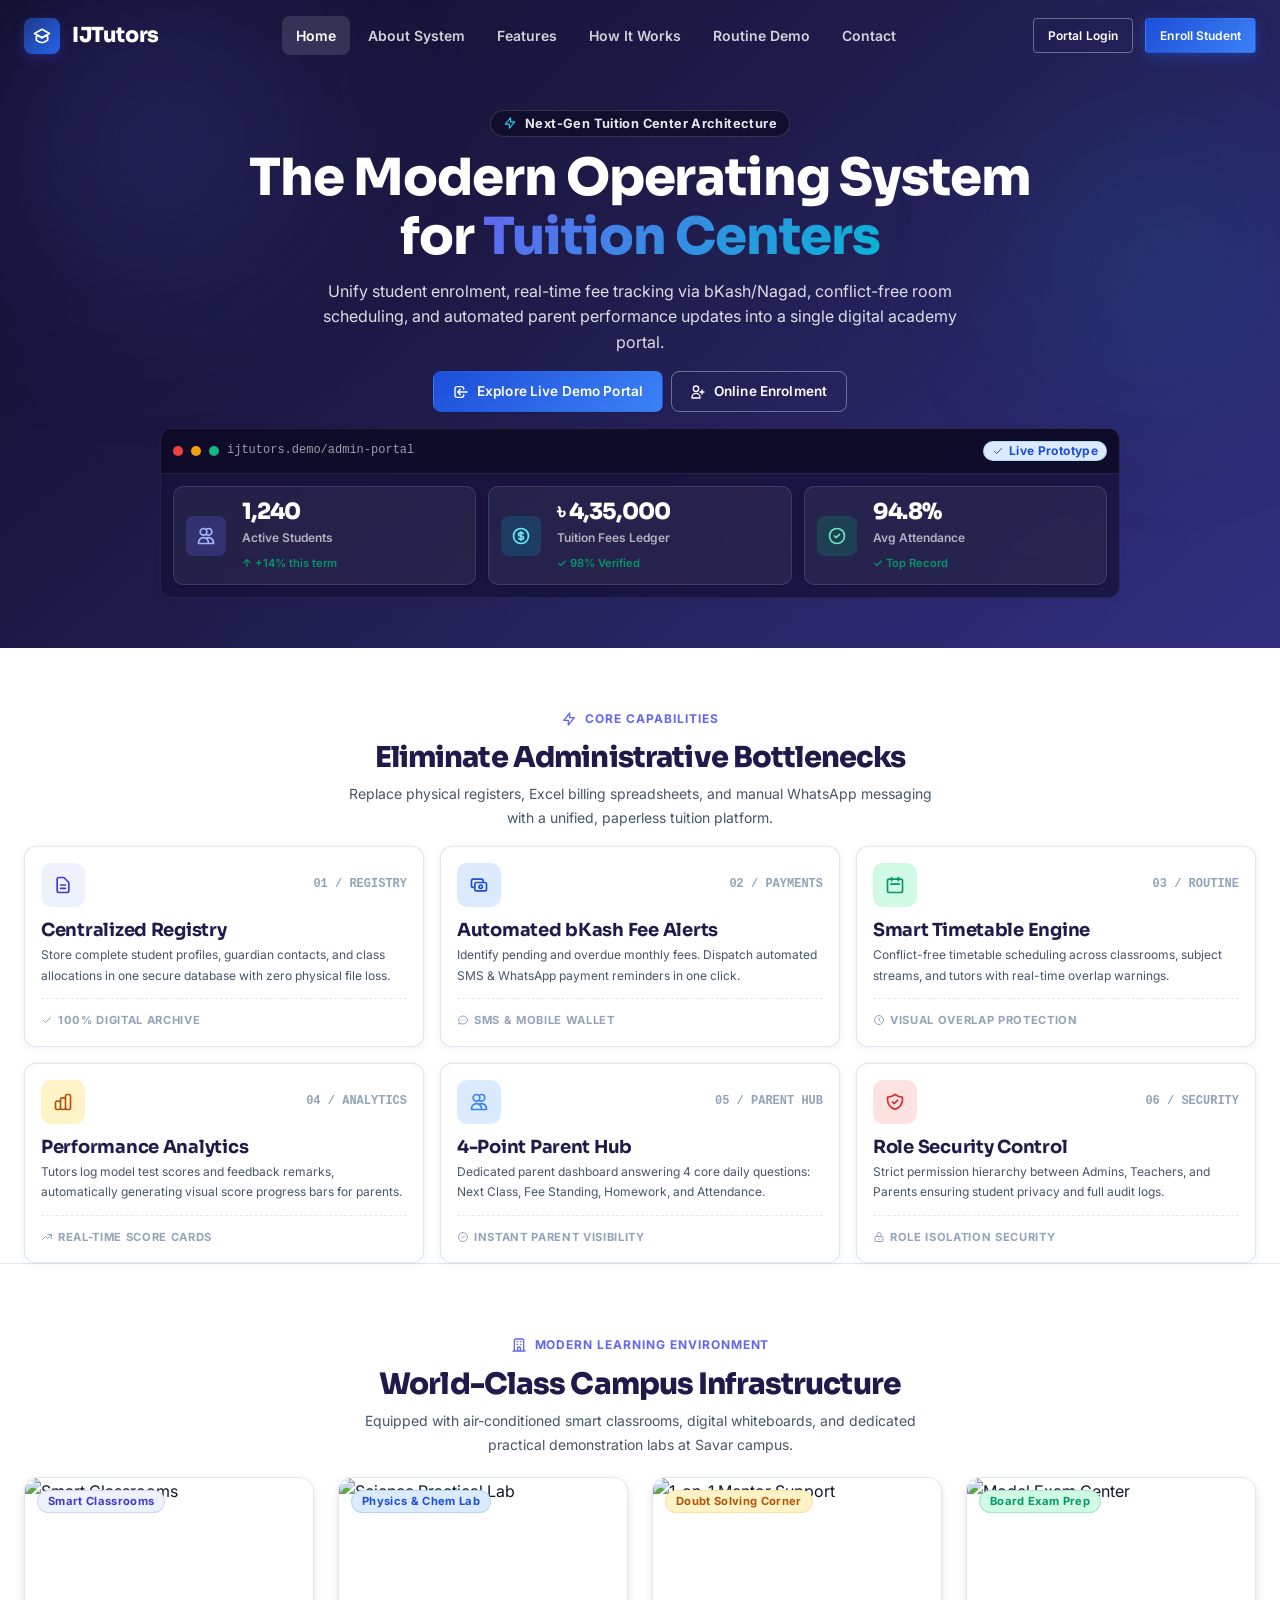
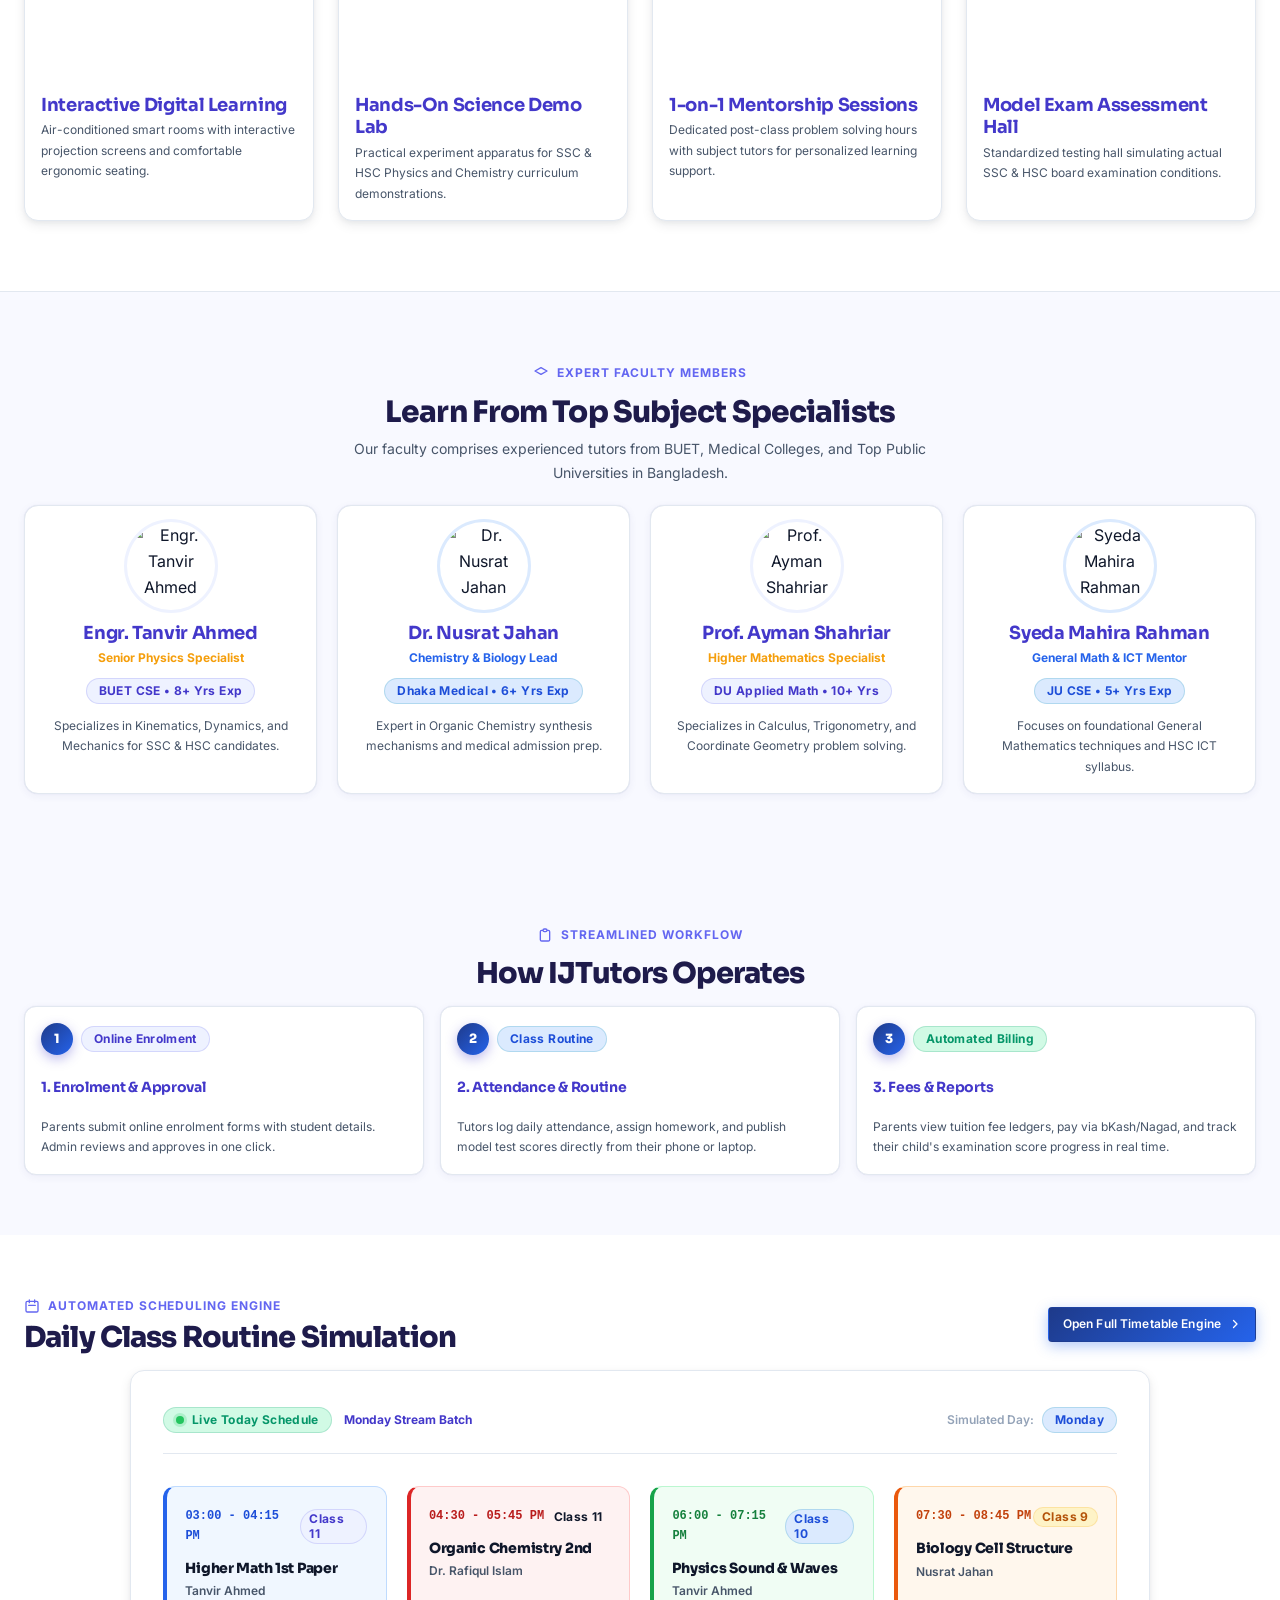
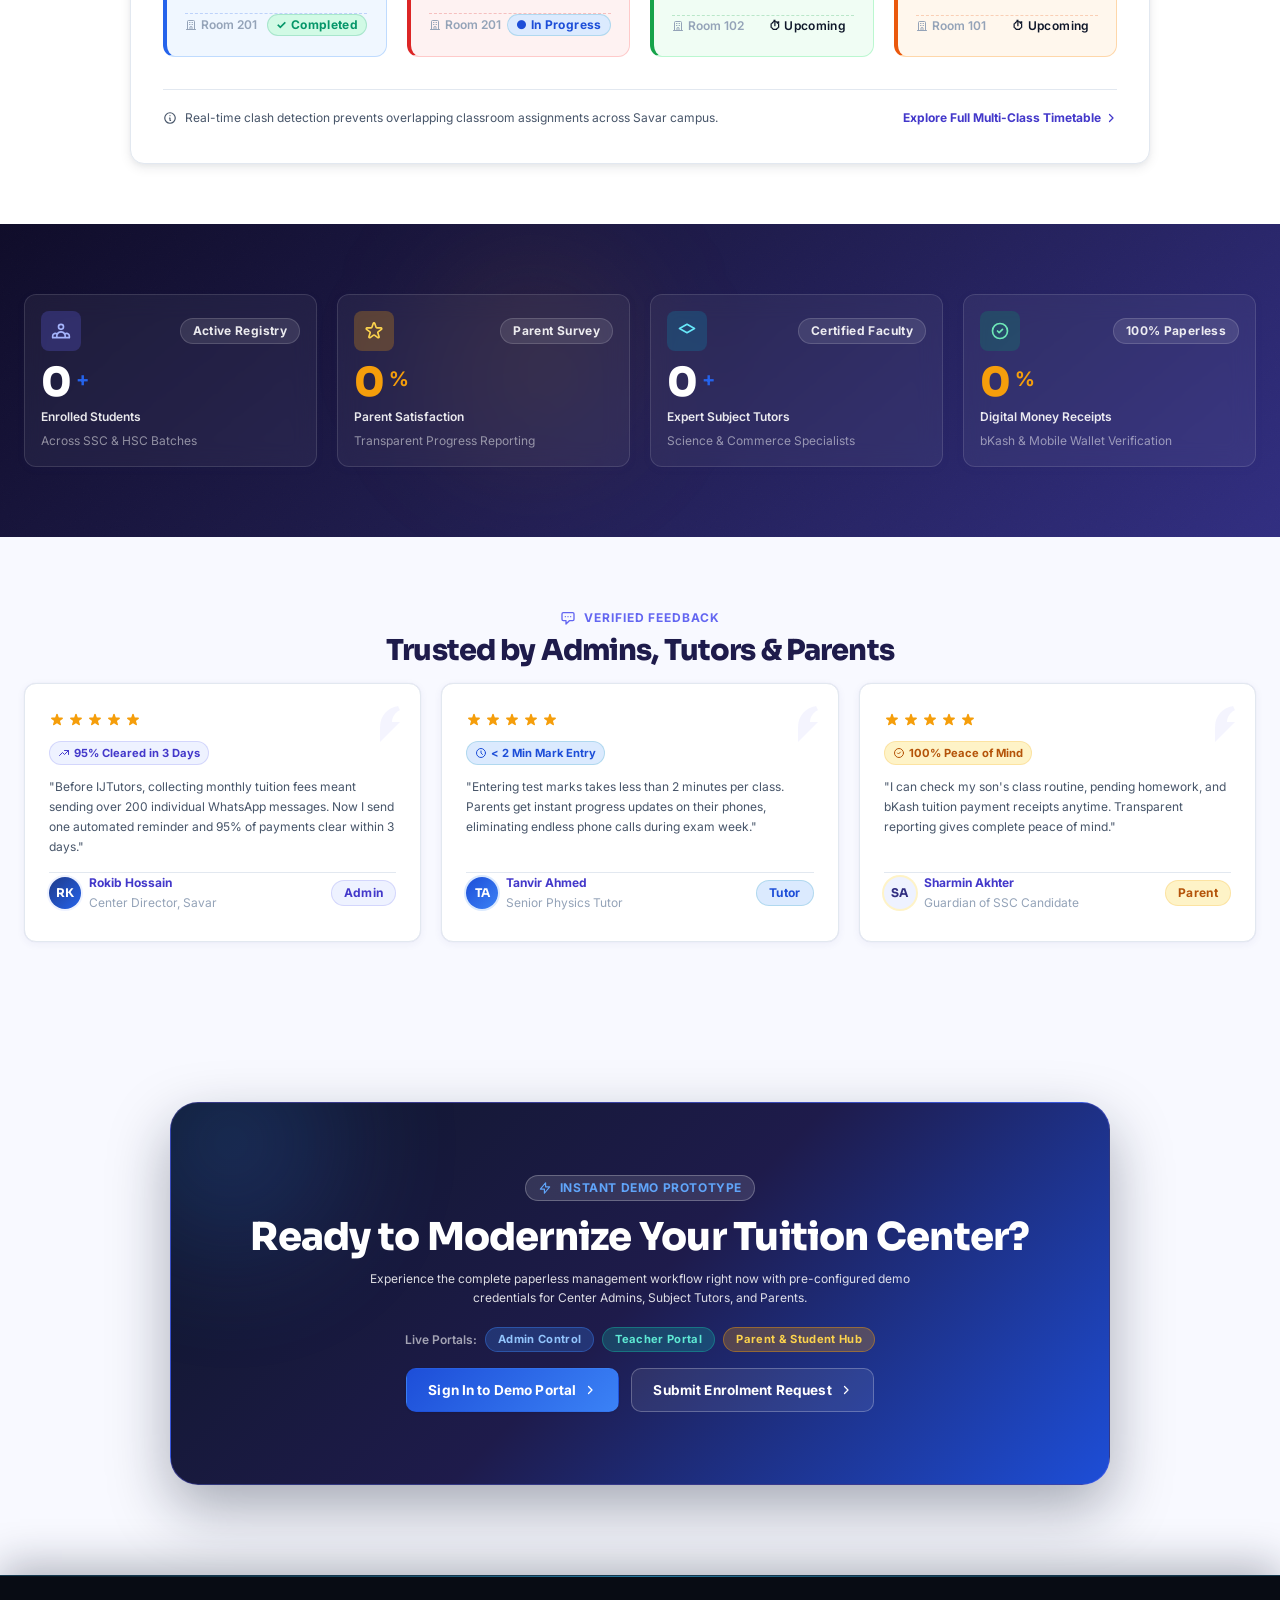
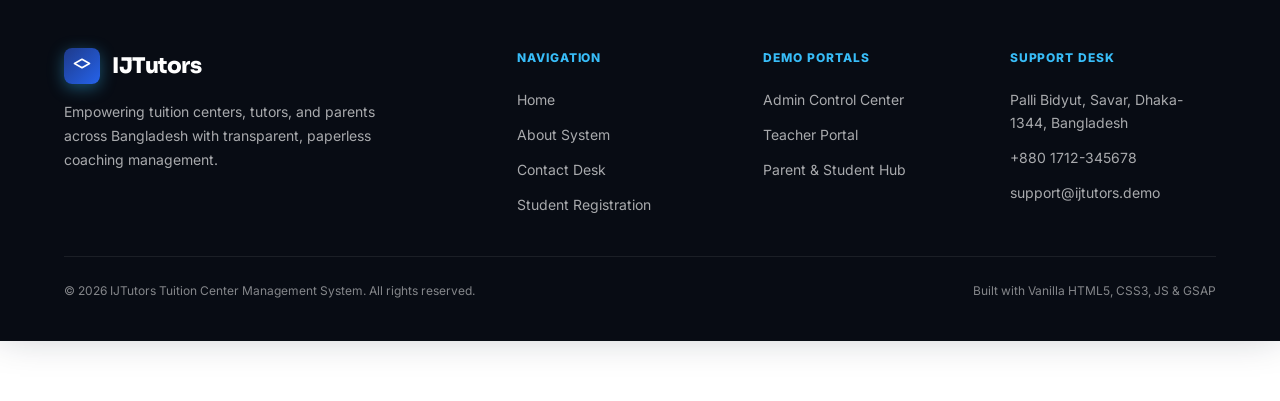
==== commit 7947d146: "feat: white mobile nav drawer, hamburger bg, scroll-to-top button, mobile responsive fixes" ====
--- a/index.html
+++ b/index.html
@@ -52,6 +52,70 @@
       </div>
     </div>
   </header>
+
+  <!-- Mobile Navigation Drawer -->
+  <div class="mobile-nav-drawer" id="mobile-nav-drawer" aria-hidden="true">
+    <div class="mobile-nav-overlay" id="mobile-nav-overlay"></div>
+    <div class="mobile-nav-panel" role="dialog" aria-label="Navigation Menu">
+      <!-- Drawer Header -->
+      <div class="mobile-nav-header">
+        <a href="index.html" class="nav-brand" style="color:#1e293b; text-decoration:none;">
+          <div class="nav-brand-icon">
+            <svg fill="none" stroke="currentColor" viewBox="0 0 24 24">
+              <path stroke-linecap="round" stroke-linejoin="round" stroke-width="2" d="M12 14l9-5-9-5-9 5 9 5z"></path>
+              <path stroke-linecap="round" stroke-linejoin="round" stroke-width="2" d="M12 14l6.16-3.422a12.083 12.083 0 01.665 6.479A11.952 11.952 0 0112 20.055a11.952 11.952 0 01-6.824-2.998 12.078 12.078 0 01.665-6.479L12 14z"></path>
+            </svg>
+          </div>
+          <span>IJTutors</span>
+        </a>
+        <button class="mobile-nav-close" id="mobile-nav-close" aria-label="Close Menu">
+          <svg width="18" height="18" fill="none" stroke="currentColor" viewBox="0 0 24 24">
+            <path stroke-linecap="round" stroke-linejoin="round" stroke-width="2.5" d="M6 18L18 6M6 6l12 12"/>
+          </svg>
+        </button>
+      </div>
+
+      <!-- Drawer Nav Links -->
+      <nav class="mobile-nav-links">
+        <a href="index.html" class="mobile-nav-link active">
+          <svg fill="none" stroke="currentColor" viewBox="0 0 24 24"><path stroke-linecap="round" stroke-linejoin="round" stroke-width="2" d="M3 12l2-2m0 0l7-7 7 7M5 10v10a1 1 0 001 1h3m10-11l2 2m-2-2v10a1 1 0 01-1 1h-3m-6 0a1 1 0 001-1v-4a1 1 0 011-1h2a1 1 0 011 1v4a1 1 0 001 1m-6 0h6"/></svg>
+          Home
+        </a>
+        <a href="about.html" class="mobile-nav-link">
+          <svg fill="none" stroke="currentColor" viewBox="0 0 24 24"><path stroke-linecap="round" stroke-linejoin="round" stroke-width="2" d="M13 16h-1v-4h-1m1-4h.01M21 12a9 9 0 11-18 0 9 9 0 0118 0z"/></svg>
+          About System
+        </a>
+        <a href="#features" class="mobile-nav-link" id="mnav-features">
+          <svg fill="none" stroke="currentColor" viewBox="0 0 24 24"><path stroke-linecap="round" stroke-linejoin="round" stroke-width="2" d="M13 10V3L4 14h7v7l9-11h-7z"/></svg>
+          Features
+        </a>
+        <a href="#facilities" class="mobile-nav-link" id="mnav-facilities">
+          <svg fill="none" stroke="currentColor" viewBox="0 0 24 24"><path stroke-linecap="round" stroke-linejoin="round" stroke-width="2" d="M19 21V5a2 2 0 00-2-2H7a2 2 0 00-2 2v16m14 0h2m-2 0h-5m-9 0H3m2 0h5M9 7h1m-1 4h1m4-4h1m-1 4h1m-5 10v-5a1 1 0 011-1h2a1 1 0 011 1v5m-4 0h4"/></svg>
+          Campus
+        </a>
+        <a href="#mentors" class="mobile-nav-link" id="mnav-mentors">
+          <svg fill="none" stroke="currentColor" viewBox="0 0 24 24"><path stroke-linecap="round" stroke-linejoin="round" stroke-width="2" d="M12 14l9-5-9-5-9 5 9 5zm0 0l6.16-3.422a12.083 12.083 0 01.665 6.479A11.952 11.952 0 0112 20.055a11.952 11.952 0 01-6.824-2.998 12.078 12.078 0 01.665-6.479L12 14z"/></svg>
+          Faculty
+        </a>
+        <a href="contact.html" class="mobile-nav-link">
+          <svg fill="none" stroke="currentColor" viewBox="0 0 24 24"><path stroke-linecap="round" stroke-linejoin="round" stroke-width="2" d="M3 8l7.89 5.26a2 2 0 002.22 0L21 8M5 19h14a2 2 0 002-2V7a2 2 0 00-2-2H5a2 2 0 00-2 2v10a2 2 0 002 2z"/></svg>
+          Contact
+        </a>
+      </nav>
+
+      <!-- Drawer Footer Actions -->
+      <div class="mobile-nav-footer">
+        <a href="login.html" class="btn btn-outline" style="width:100%; justify-content:center;">
+          <svg width="16" height="16" fill="none" stroke="currentColor" viewBox="0 0 24 24"><path stroke-linecap="round" stroke-linejoin="round" stroke-width="2" d="M11 16l-4-4m0 0l4-4m-4 4h14m-5 4v1a3 3 0 01-3 3H6a3 3 0 01-3-3V7a3 3 0 013-3h7a3 3 0 013 3v1"/></svg>
+          Portal Login
+        </a>
+        <a href="register.html" class="btn btn-primary" style="width:100%; justify-content:center;">
+          <svg width="16" height="16" fill="none" stroke="currentColor" viewBox="0 0 24 24"><path stroke-linecap="round" stroke-linejoin="round" stroke-width="2" d="M18 9v3m0 0v3m0-3h3m-3 0h-3m-2-5a4 4 0 11-8 0 4 4 0 018 0zM3 20a6 6 0 0112 0v1H3v-1z"/></svg>
+          Enroll Student
+        </a>
+      </div>
+    </div>
+  </div>
 
   <!-- Compact High-Contrast Hero Section -->
   <section class="hero-section position-relative overflow-hidden"
@@ -1136,20 +1200,36 @@
   <script src="js/animations.js"></script>
   <script src="js/app.js"></script>
   <script>
-    // Header Scroll Effect
+    // Header Scroll Effect + Scroll-to-Top visibility
+    const navbar    = document.getElementById('main-navbar');
+    const loginBtn  = document.getElementById('nav-login-btn');
+    const scrollBtn = document.getElementById('scroll-to-top-btn');
+
     window.addEventListener('scroll', function () {
-      const navbar = document.getElementById('main-navbar');
-      const loginBtn = document.getElementById('nav-login-btn');
       if (window.scrollY > 50) {
         navbar.classList.add('scrolled');
-        loginBtn.classList.remove('btn-outline-white');
-        loginBtn.classList.add('btn-outline');
+        if (loginBtn) { loginBtn.classList.remove('btn-outline-white'); loginBtn.classList.add('btn-outline'); }
       } else {
         navbar.classList.remove('scrolled');
-        loginBtn.classList.add('btn-outline-white');
-        loginBtn.classList.remove('btn-outline');
+        if (loginBtn) { loginBtn.classList.add('btn-outline-white'); loginBtn.classList.remove('btn-outline'); }
+      }
+
+      // Show / hide scroll-to-top button
+      if (scrollBtn) {
+        if (window.scrollY > 400) {
+          scrollBtn.classList.add('visible');
+        } else {
+          scrollBtn.classList.remove('visible');
+        }
       }
     });
+
+    // Scroll to top on click
+    if (scrollBtn) {
+      scrollBtn.addEventListener('click', function () {
+        window.scrollTo({ top: 0, behavior: 'smooth' });
+      });
+    }
   </script>
 </body>
 
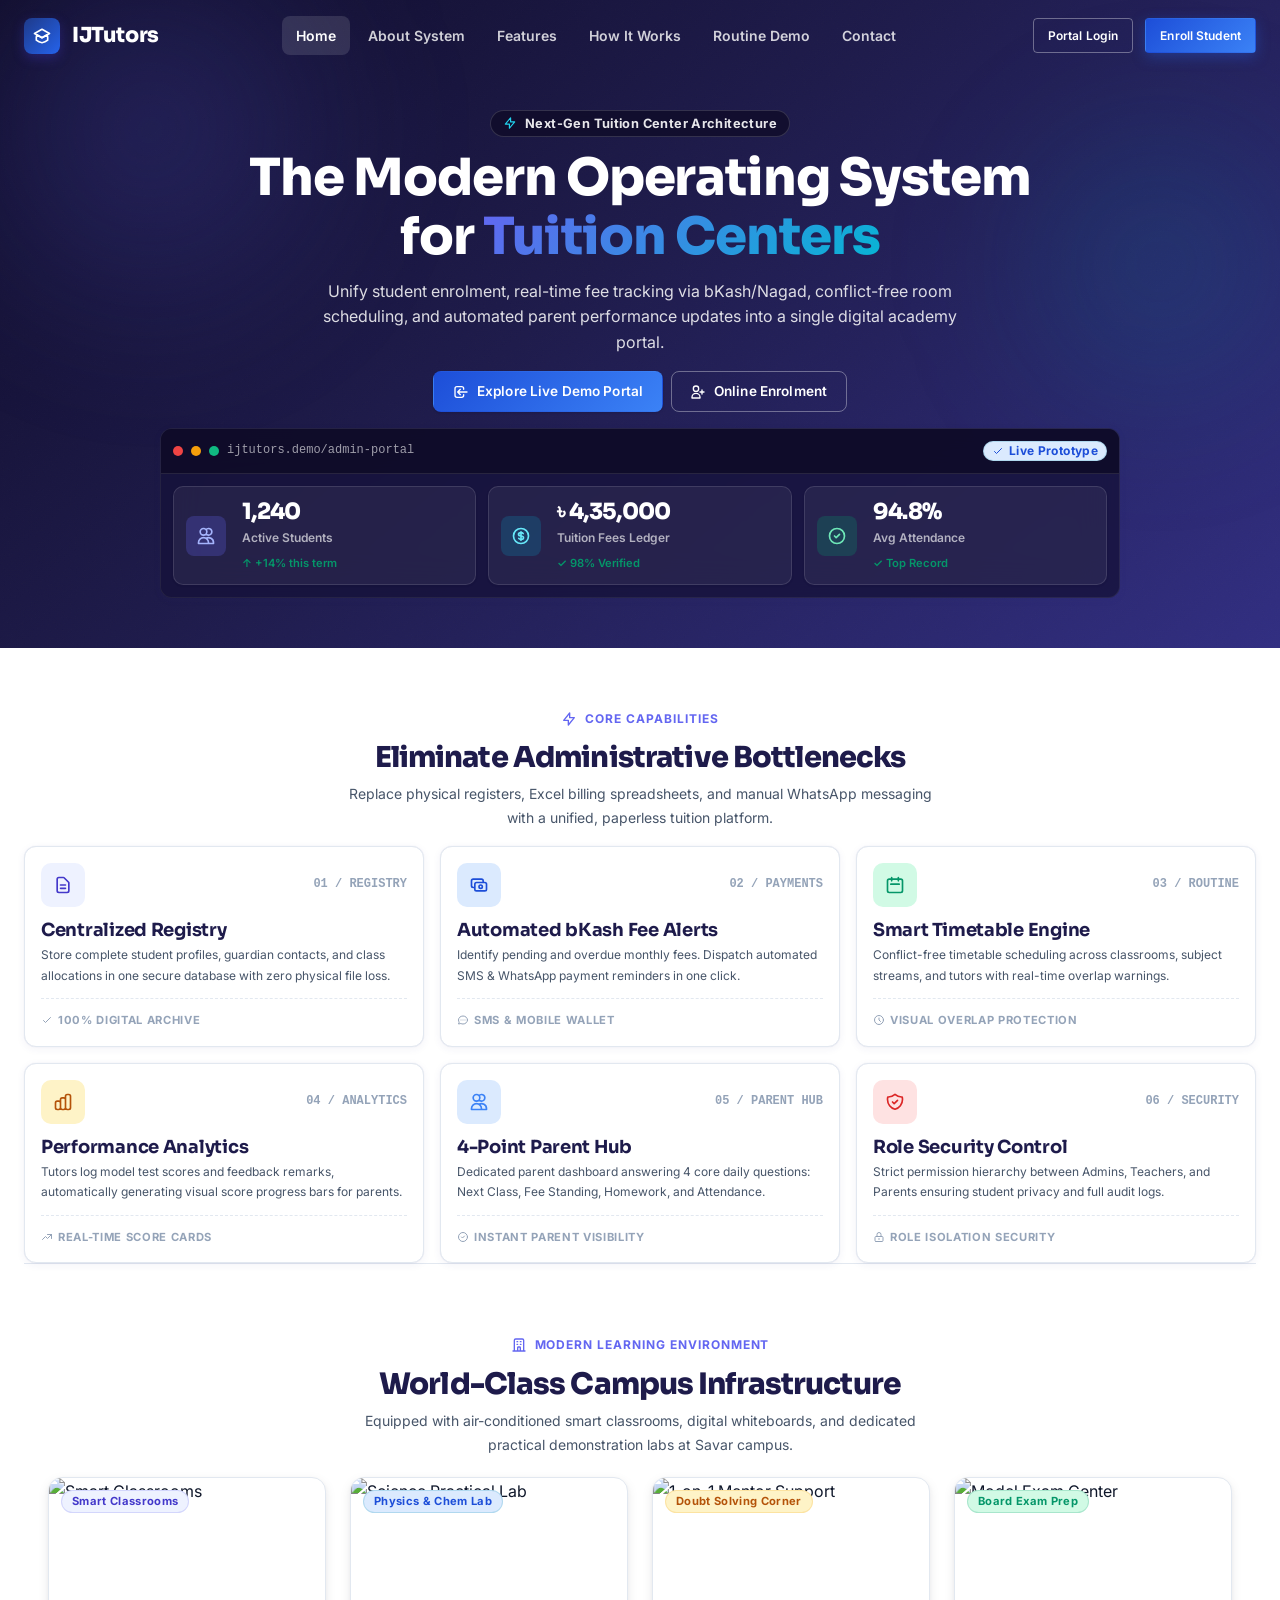
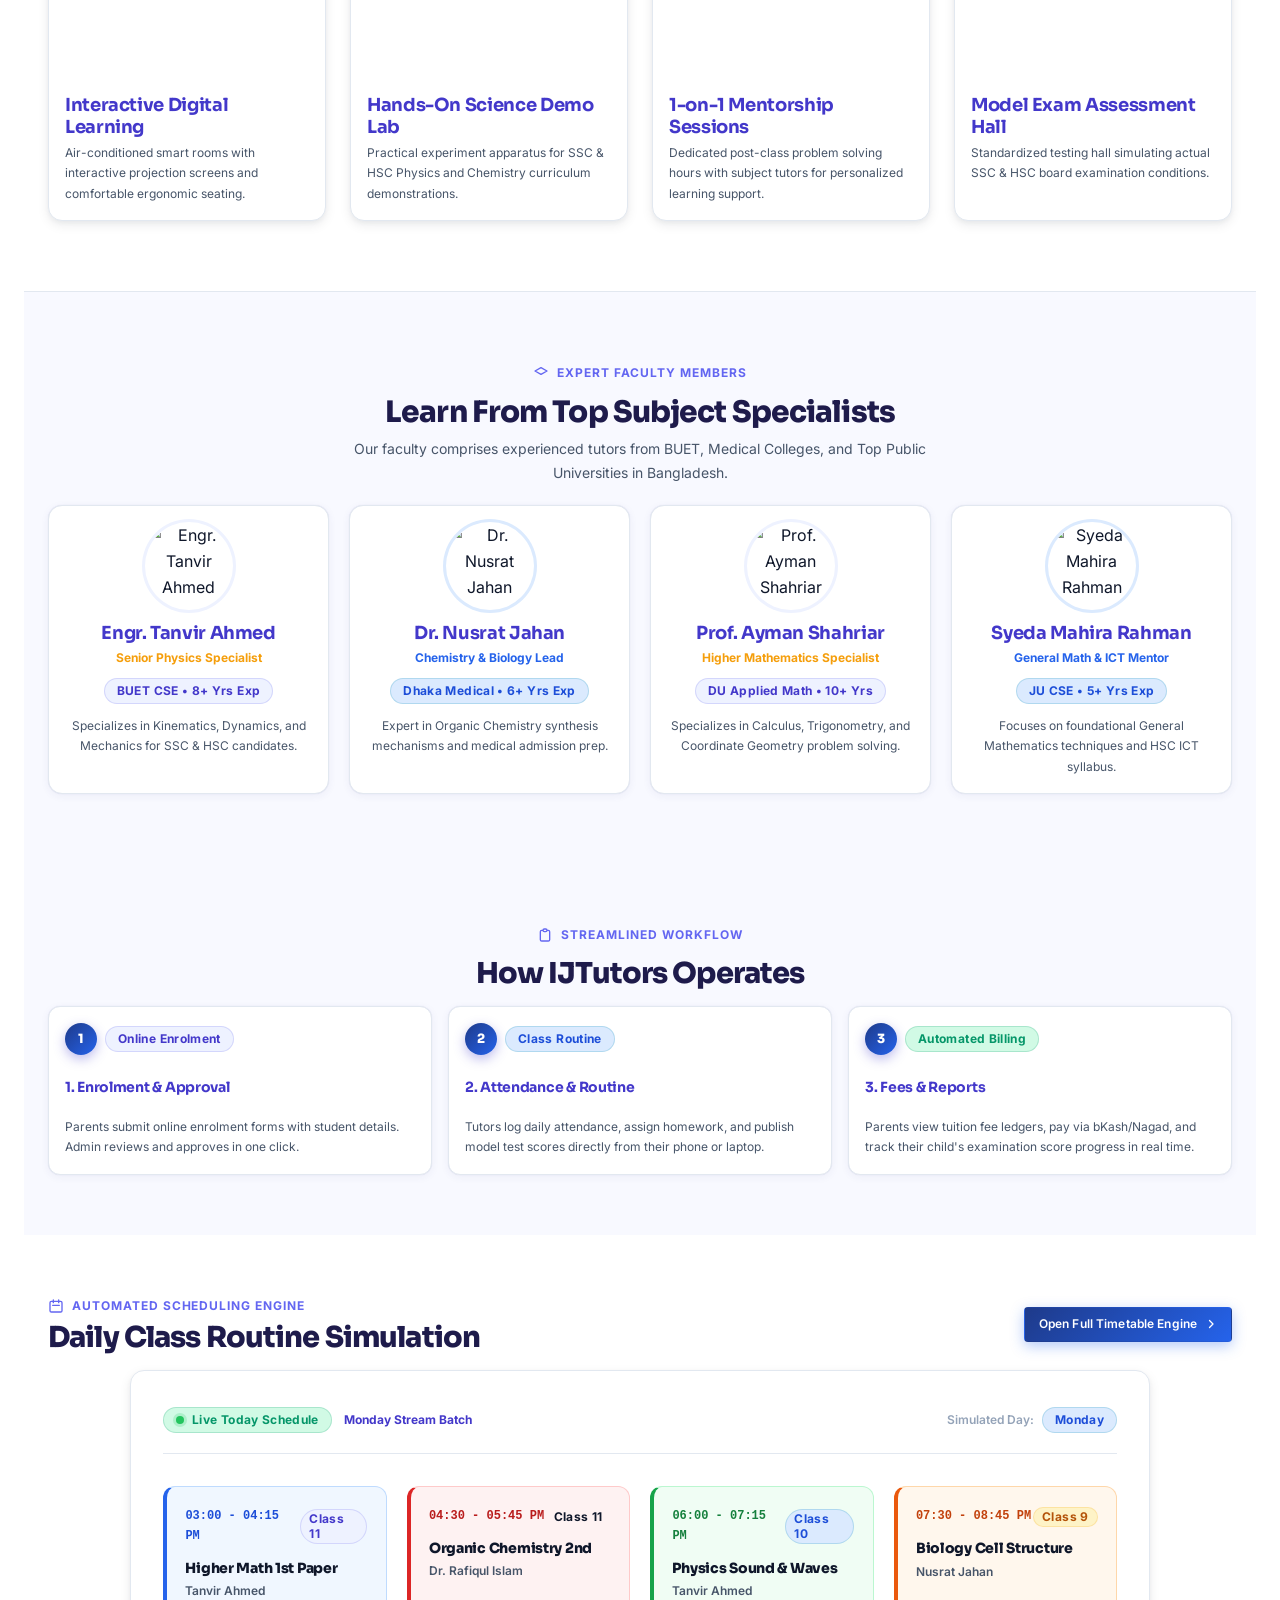
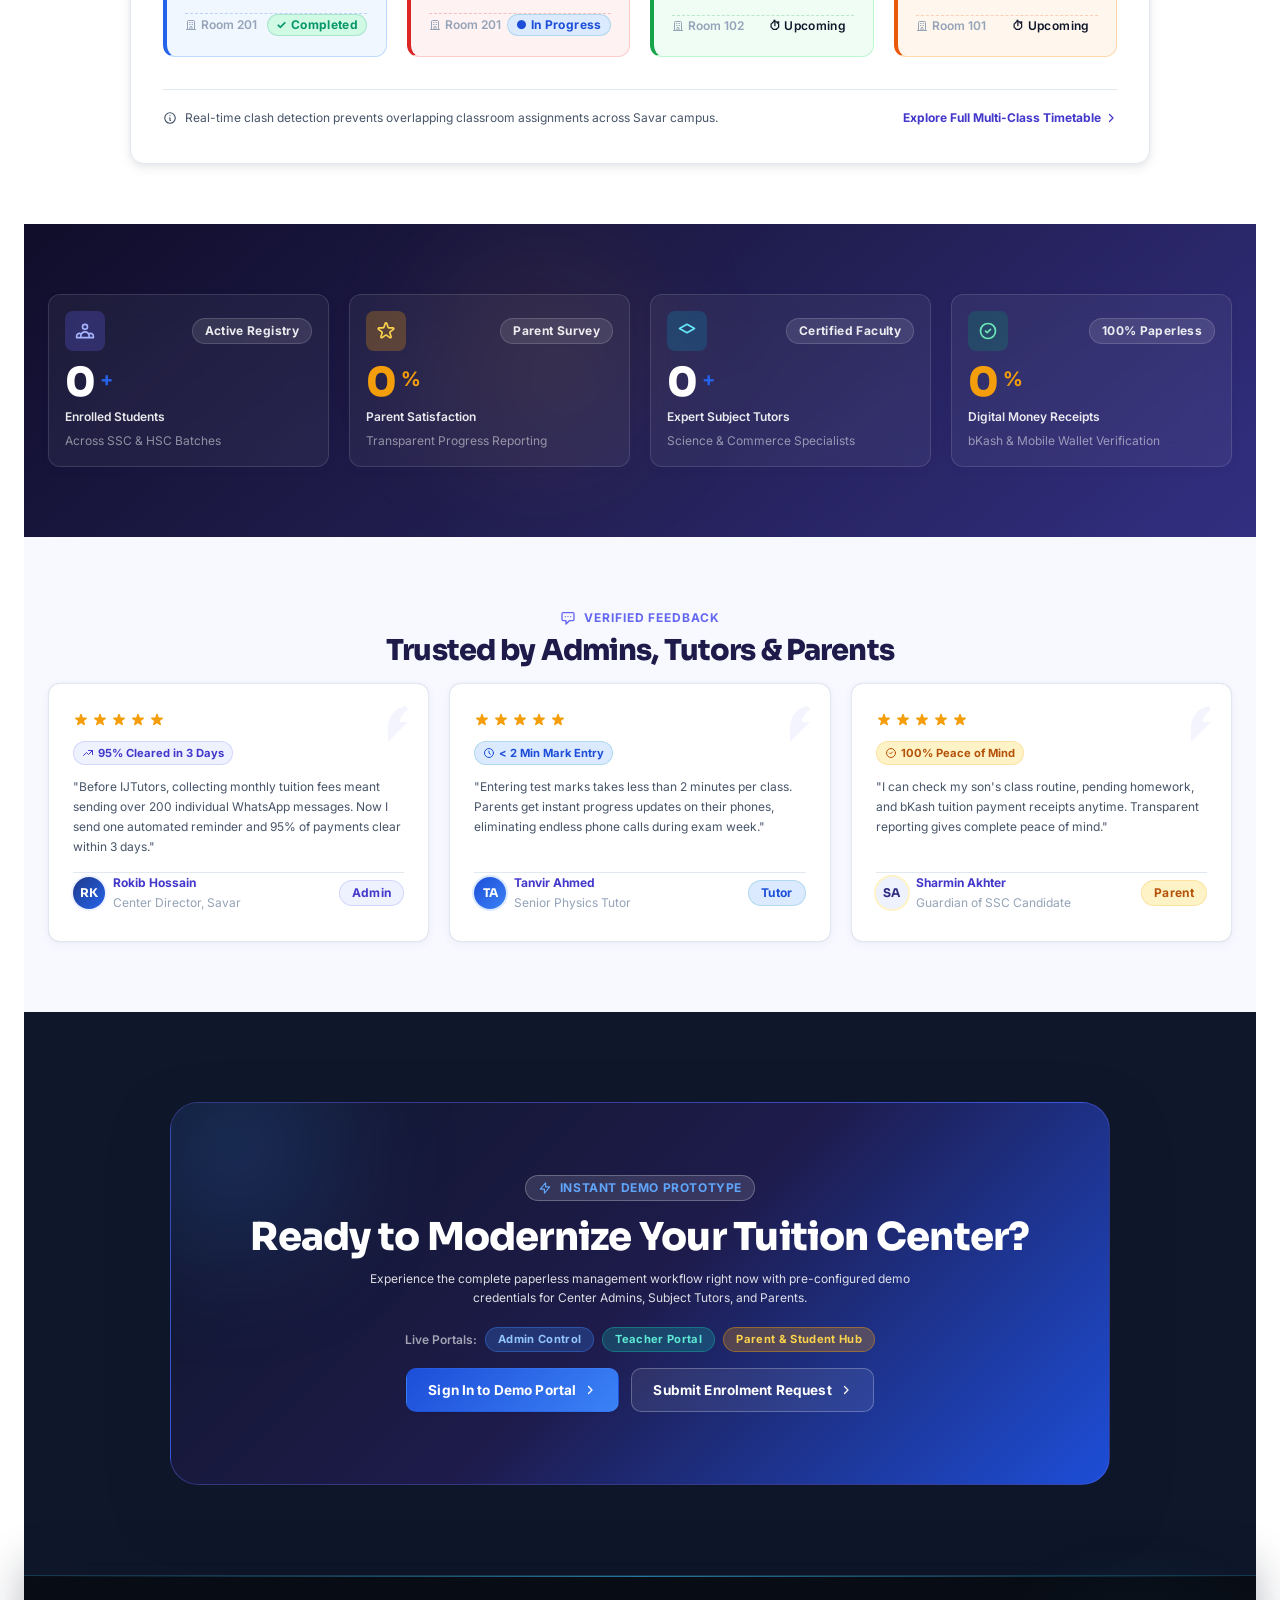
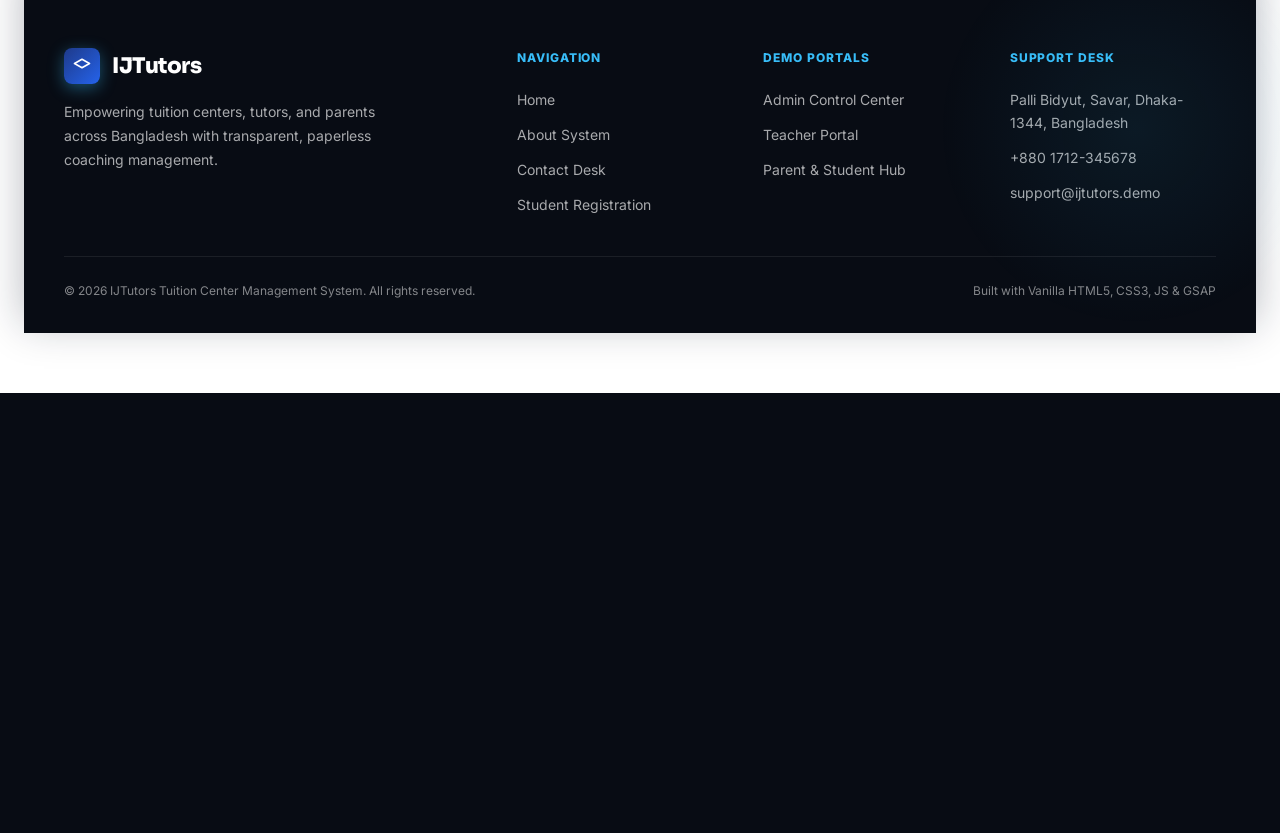
==== commit 09ab0e78: "fix: footer bottom white strip - dark CTA section bg, simplified footer width, proper footer-bottom " ====
--- a/index.html
+++ b/index.html
@@ -1082,7 +1082,7 @@
   </section>
 
   <!-- Compact Executive CTA Card Banner -->
-  <section style="padding: 90px 0; background-color: var(--color-background);" class="position-relative overflow-hidden">
+  <section style="padding: 90px 0; background-color: #0f172a;" class="position-relative overflow-hidden">
     <div class="container position-relative z-1">
       <div class="card text-center position-relative overflow-hidden"
         style="background: linear-gradient(135deg, #0f172a 0%, #1e1b4b 50%, #1d4ed8 100%); border-radius: 28px; max-width: 940px; margin: 0 auto; border: 1px solid rgba(99, 102, 241, 0.4); box-shadow: 0 24px 60px rgba(15, 23, 42, 0.35); color: #ffffff; padding: 4.5rem 2.5rem;">
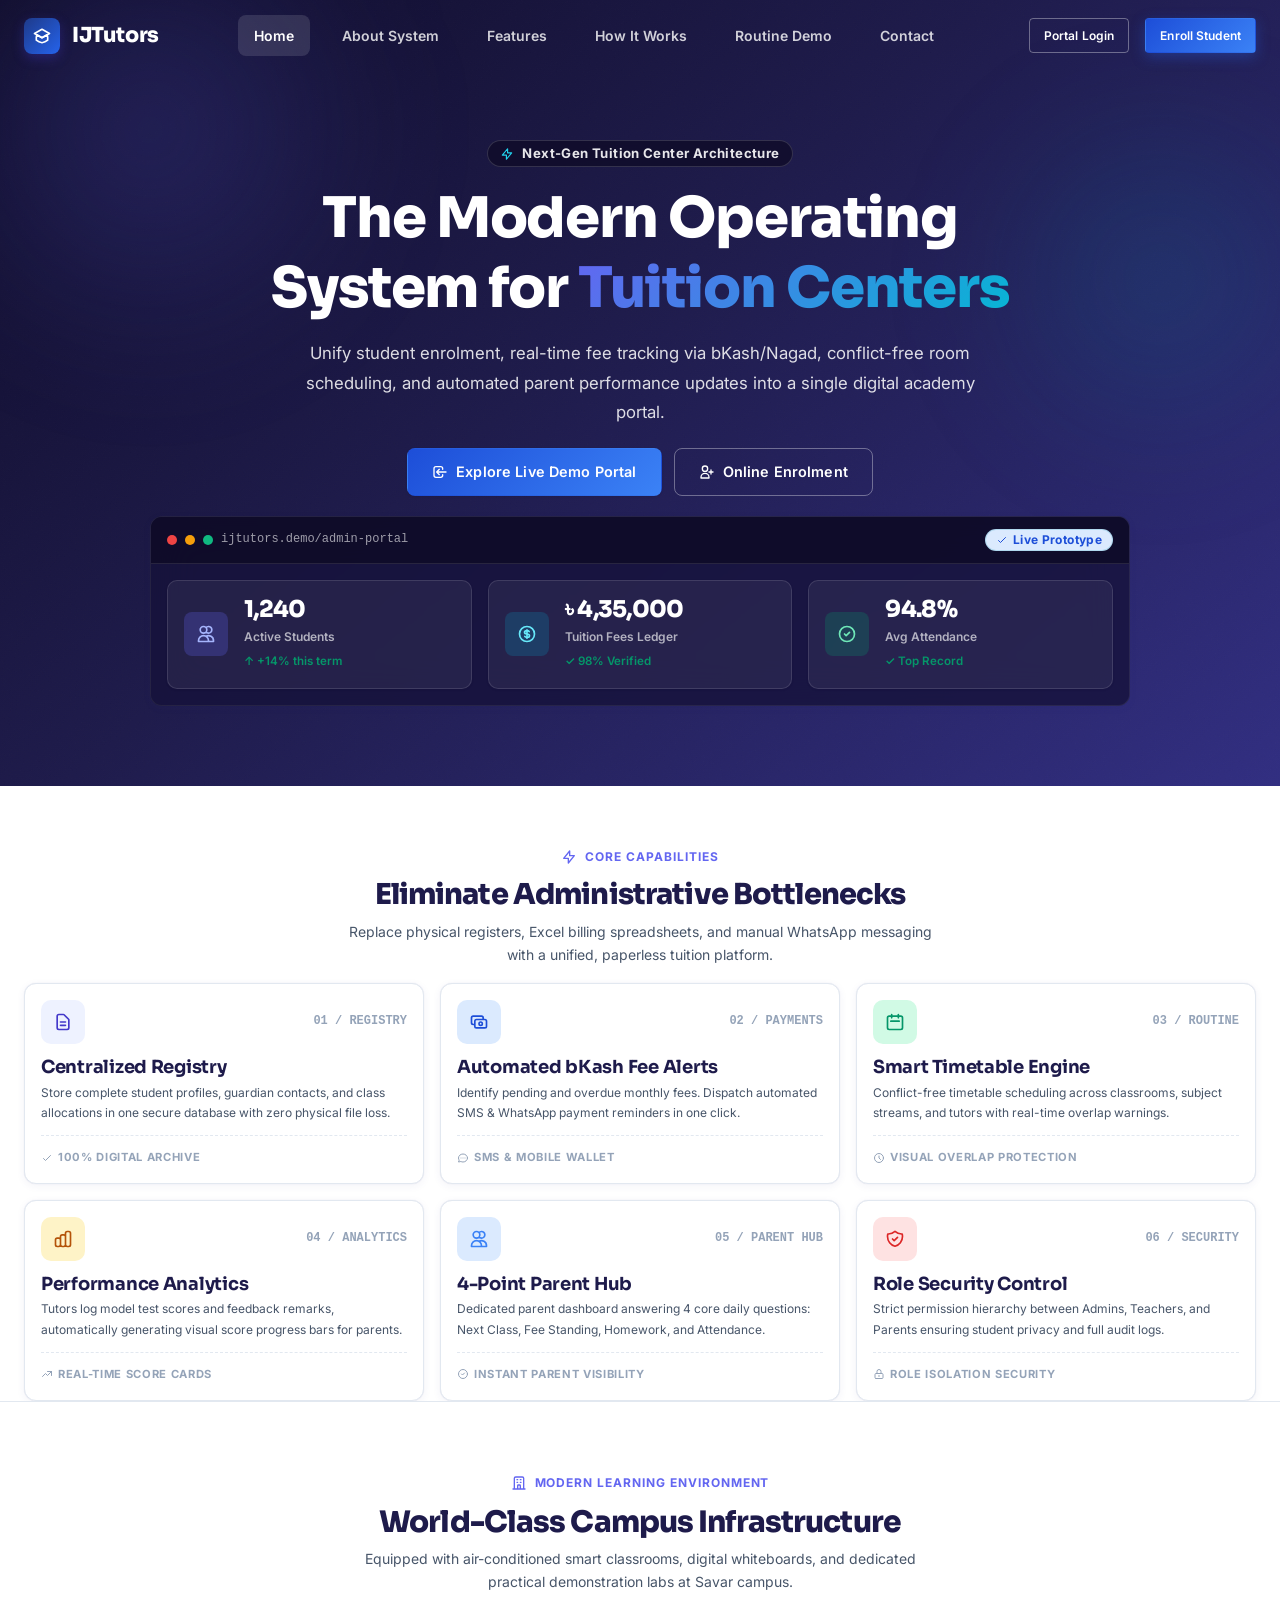
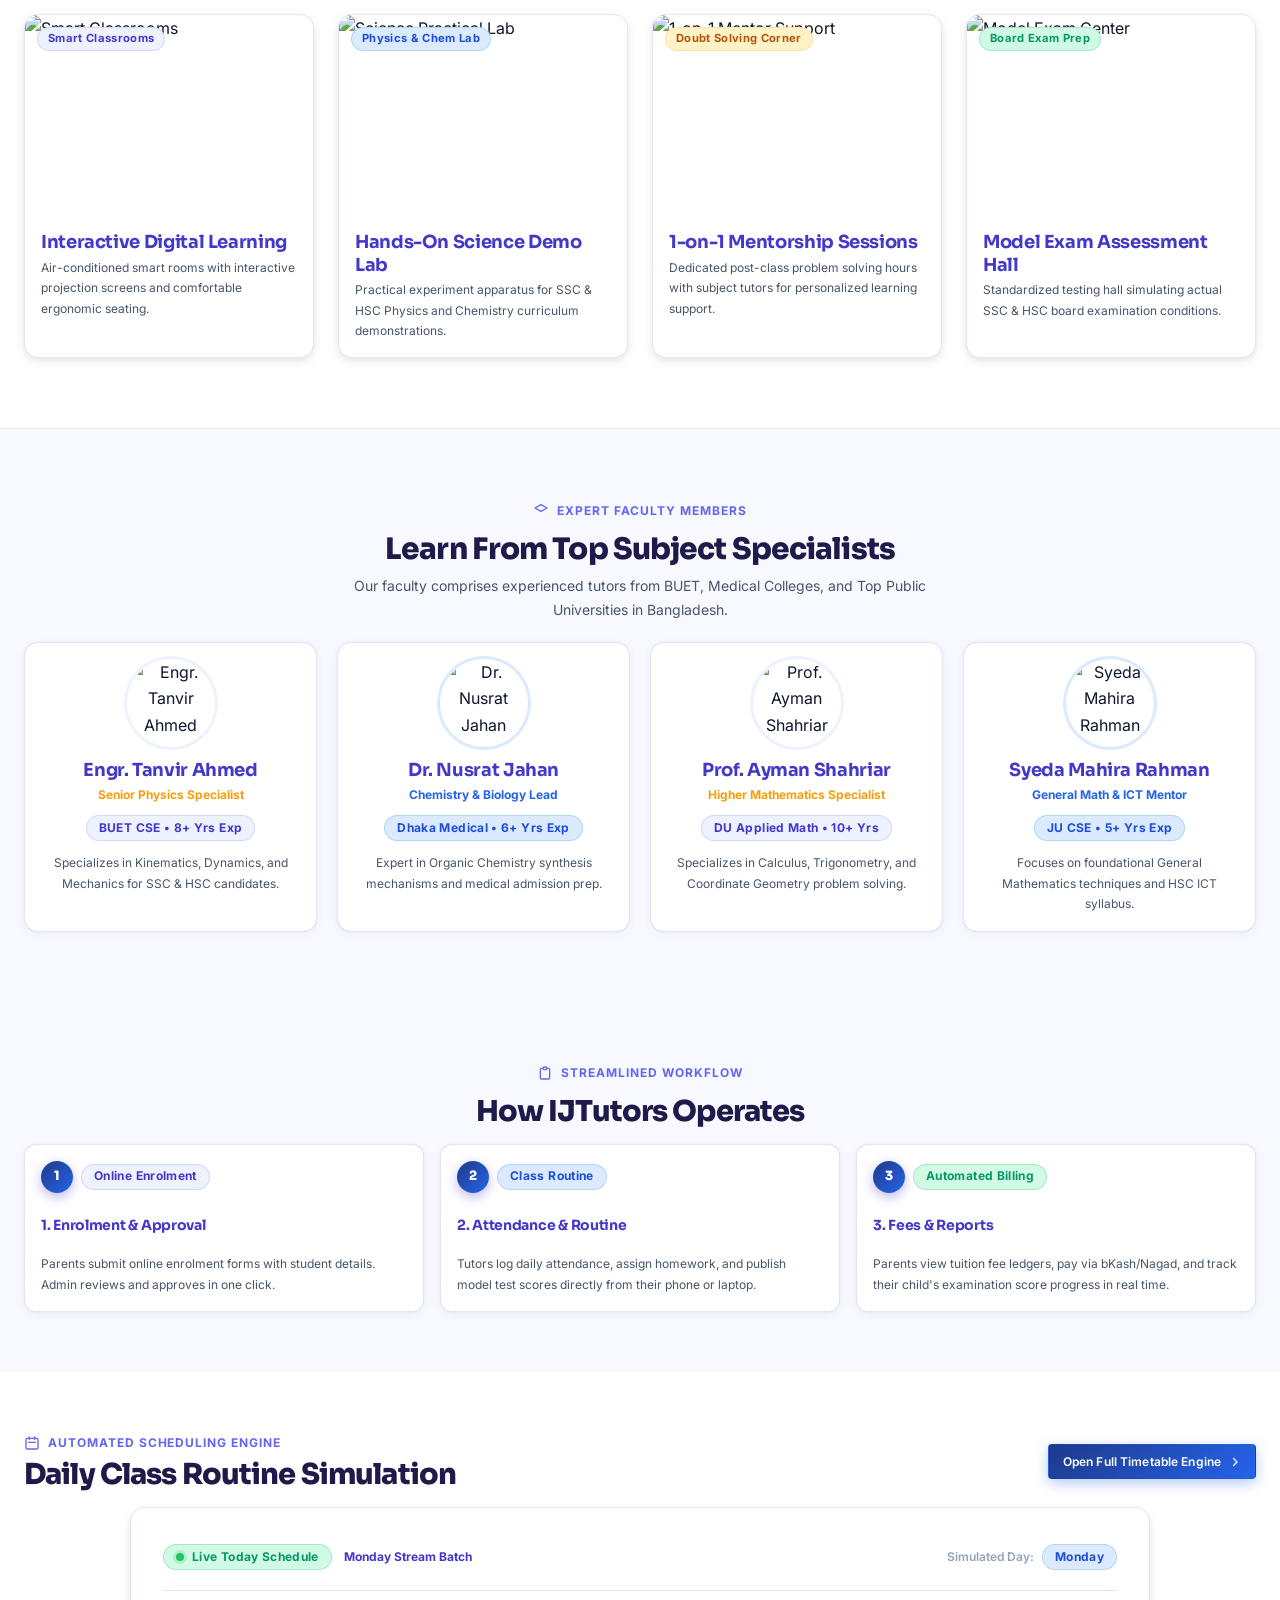
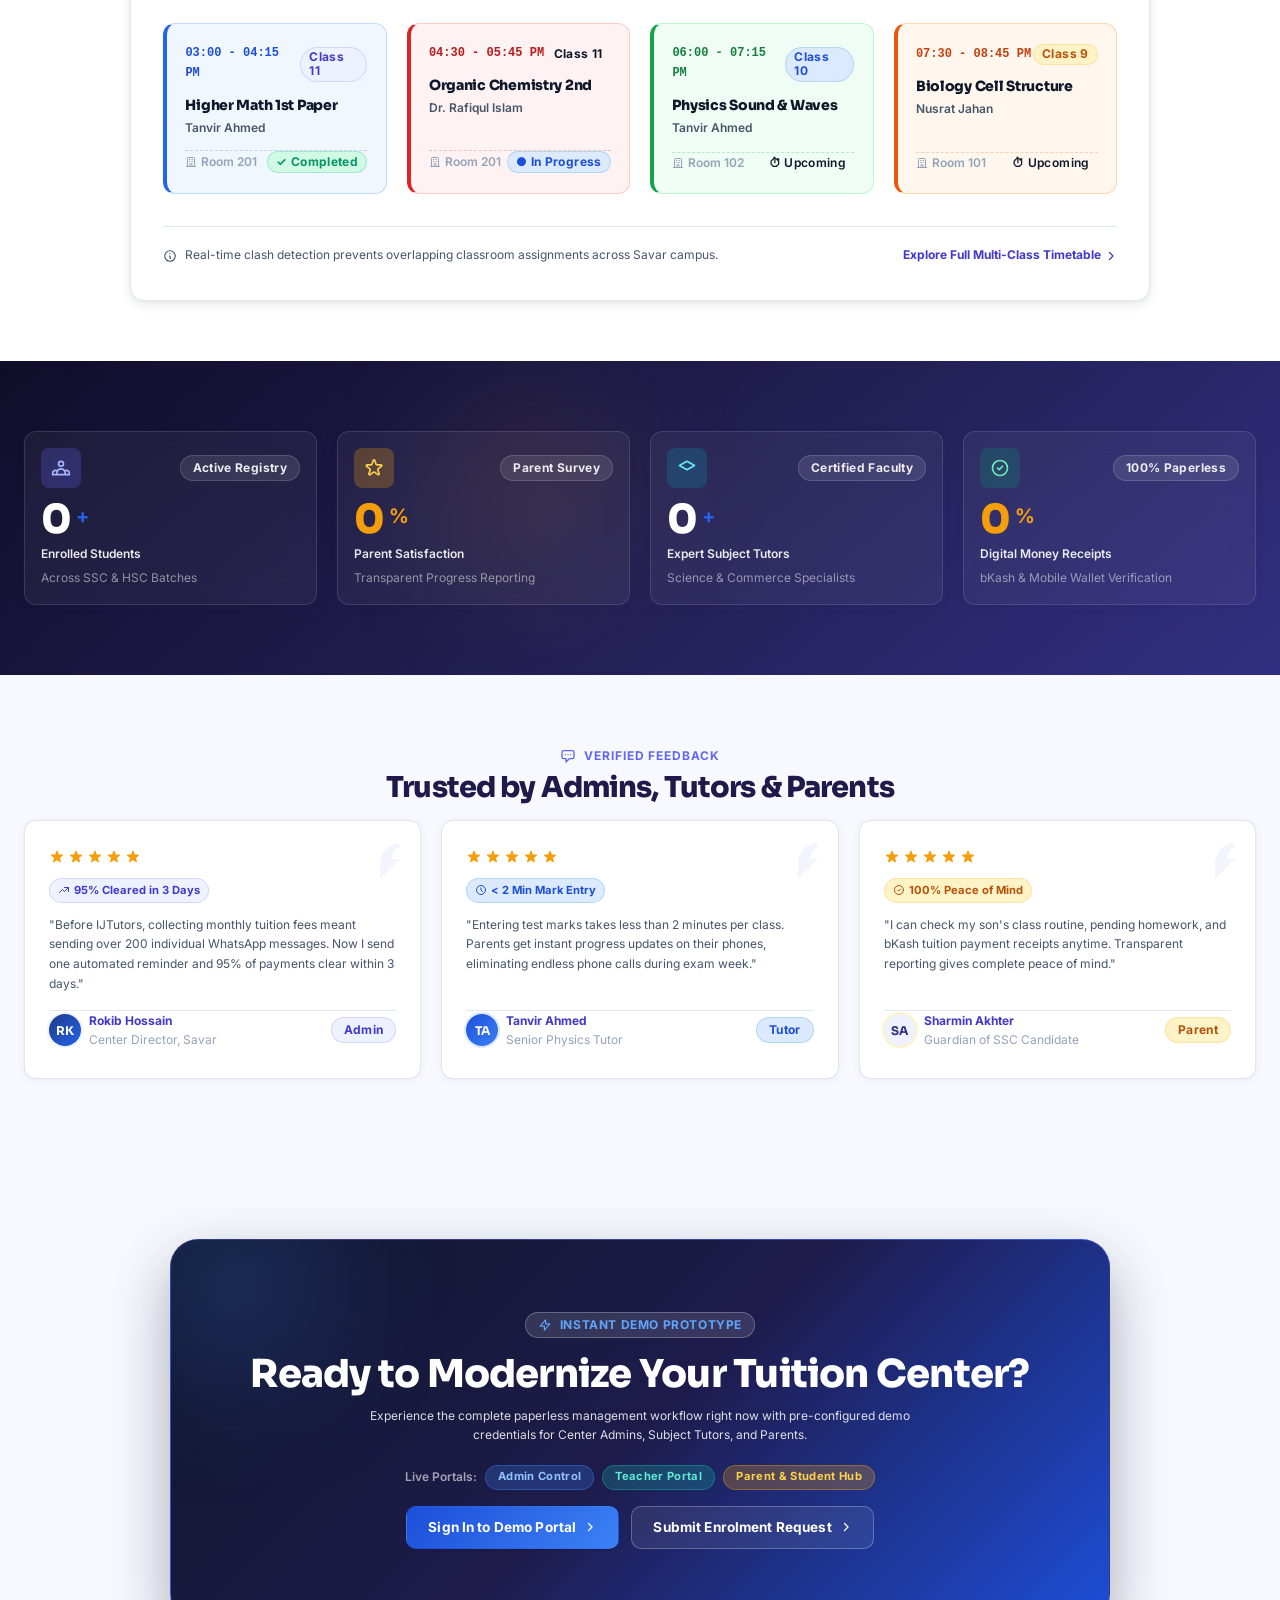
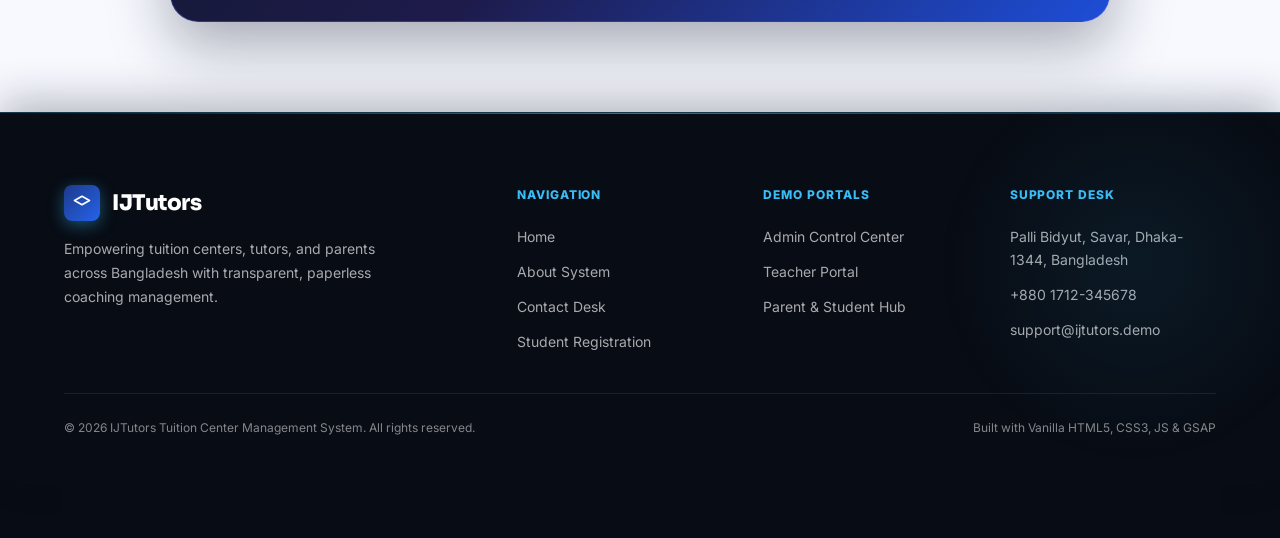
==== commit 2eff2c49: "feat: implement site-wide layout architecture including responsive navbar, mobile drawer, and footer" ====
--- a/index.html
+++ b/index.html
@@ -63,14 +63,16 @@
           <div class="nav-brand-icon">
             <svg fill="none" stroke="currentColor" viewBox="0 0 24 24">
               <path stroke-linecap="round" stroke-linejoin="round" stroke-width="2" d="M12 14l9-5-9-5-9 5 9 5z"></path>
-              <path stroke-linecap="round" stroke-linejoin="round" stroke-width="2" d="M12 14l6.16-3.422a12.083 12.083 0 01.665 6.479A11.952 11.952 0 0112 20.055a11.952 11.952 0 01-6.824-2.998 12.078 12.078 0 01.665-6.479L12 14z"></path>
+              <path stroke-linecap="round" stroke-linejoin="round" stroke-width="2"
+                d="M12 14l6.16-3.422a12.083 12.083 0 01.665 6.479A11.952 11.952 0 0112 20.055a11.952 11.952 0 01-6.824-2.998 12.078 12.078 0 01.665-6.479L12 14z">
+              </path>
             </svg>
           </div>
           <span>IJTutors</span>
         </a>
         <button class="mobile-nav-close" id="mobile-nav-close" aria-label="Close Menu">
           <svg width="18" height="18" fill="none" stroke="currentColor" viewBox="0 0 24 24">
-            <path stroke-linecap="round" stroke-linejoin="round" stroke-width="2.5" d="M6 18L18 6M6 6l12 12"/>
+            <path stroke-linecap="round" stroke-linejoin="round" stroke-width="2.5" d="M6 18L18 6M6 6l12 12" />
           </svg>
         </button>
       </div>
@@ -78,27 +80,44 @@
       <!-- Drawer Nav Links -->
       <nav class="mobile-nav-links">
         <a href="index.html" class="mobile-nav-link active">
-          <svg fill="none" stroke="currentColor" viewBox="0 0 24 24"><path stroke-linecap="round" stroke-linejoin="round" stroke-width="2" d="M3 12l2-2m0 0l7-7 7 7M5 10v10a1 1 0 001 1h3m10-11l2 2m-2-2v10a1 1 0 01-1 1h-3m-6 0a1 1 0 001-1v-4a1 1 0 011-1h2a1 1 0 011 1v4a1 1 0 001 1m-6 0h6"/></svg>
+          <svg fill="none" stroke="currentColor" viewBox="0 0 24 24">
+            <path stroke-linecap="round" stroke-linejoin="round" stroke-width="2"
+              d="M3 12l2-2m0 0l7-7 7 7M5 10v10a1 1 0 001 1h3m10-11l2 2m-2-2v10a1 1 0 01-1 1h-3m-6 0a1 1 0 001-1v-4a1 1 0 011-1h2a1 1 0 011 1v4a1 1 0 001 1m-6 0h6" />
+          </svg>
           Home
         </a>
         <a href="about.html" class="mobile-nav-link">
-          <svg fill="none" stroke="currentColor" viewBox="0 0 24 24"><path stroke-linecap="round" stroke-linejoin="round" stroke-width="2" d="M13 16h-1v-4h-1m1-4h.01M21 12a9 9 0 11-18 0 9 9 0 0118 0z"/></svg>
+          <svg fill="none" stroke="currentColor" viewBox="0 0 24 24">
+            <path stroke-linecap="round" stroke-linejoin="round" stroke-width="2"
+              d="M13 16h-1v-4h-1m1-4h.01M21 12a9 9 0 11-18 0 9 9 0 0118 0z" />
+          </svg>
           About System
         </a>
         <a href="#features" class="mobile-nav-link" id="mnav-features">
-          <svg fill="none" stroke="currentColor" viewBox="0 0 24 24"><path stroke-linecap="round" stroke-linejoin="round" stroke-width="2" d="M13 10V3L4 14h7v7l9-11h-7z"/></svg>
+          <svg fill="none" stroke="currentColor" viewBox="0 0 24 24">
+            <path stroke-linecap="round" stroke-linejoin="round" stroke-width="2" d="M13 10V3L4 14h7v7l9-11h-7z" />
+          </svg>
           Features
         </a>
         <a href="#facilities" class="mobile-nav-link" id="mnav-facilities">
-          <svg fill="none" stroke="currentColor" viewBox="0 0 24 24"><path stroke-linecap="round" stroke-linejoin="round" stroke-width="2" d="M19 21V5a2 2 0 00-2-2H7a2 2 0 00-2 2v16m14 0h2m-2 0h-5m-9 0H3m2 0h5M9 7h1m-1 4h1m4-4h1m-1 4h1m-5 10v-5a1 1 0 011-1h2a1 1 0 011 1v5m-4 0h4"/></svg>
+          <svg fill="none" stroke="currentColor" viewBox="0 0 24 24">
+            <path stroke-linecap="round" stroke-linejoin="round" stroke-width="2"
+              d="M19 21V5a2 2 0 00-2-2H7a2 2 0 00-2 2v16m14 0h2m-2 0h-5m-9 0H3m2 0h5M9 7h1m-1 4h1m4-4h1m-1 4h1m-5 10v-5a1 1 0 011-1h2a1 1 0 011 1v5m-4 0h4" />
+          </svg>
           Campus
         </a>
         <a href="#mentors" class="mobile-nav-link" id="mnav-mentors">
-          <svg fill="none" stroke="currentColor" viewBox="0 0 24 24"><path stroke-linecap="round" stroke-linejoin="round" stroke-width="2" d="M12 14l9-5-9-5-9 5 9 5zm0 0l6.16-3.422a12.083 12.083 0 01.665 6.479A11.952 11.952 0 0112 20.055a11.952 11.952 0 01-6.824-2.998 12.078 12.078 0 01.665-6.479L12 14z"/></svg>
+          <svg fill="none" stroke="currentColor" viewBox="0 0 24 24">
+            <path stroke-linecap="round" stroke-linejoin="round" stroke-width="2"
+              d="M12 14l9-5-9-5-9 5 9 5zm0 0l6.16-3.422a12.083 12.083 0 01.665 6.479A11.952 11.952 0 0112 20.055a11.952 11.952 0 01-6.824-2.998 12.078 12.078 0 01.665-6.479L12 14z" />
+          </svg>
           Faculty
         </a>
         <a href="contact.html" class="mobile-nav-link">
-          <svg fill="none" stroke="currentColor" viewBox="0 0 24 24"><path stroke-linecap="round" stroke-linejoin="round" stroke-width="2" d="M3 8l7.89 5.26a2 2 0 002.22 0L21 8M5 19h14a2 2 0 002-2V7a2 2 0 00-2-2H5a2 2 0 00-2 2v10a2 2 0 002 2z"/></svg>
+          <svg fill="none" stroke="currentColor" viewBox="0 0 24 24">
+            <path stroke-linecap="round" stroke-linejoin="round" stroke-width="2"
+              d="M3 8l7.89 5.26a2 2 0 002.22 0L21 8M5 19h14a2 2 0 002-2V7a2 2 0 00-2-2H5a2 2 0 00-2 2v10a2 2 0 002 2z" />
+          </svg>
           Contact
         </a>
       </nav>
@@ -106,28 +125,34 @@
       <!-- Drawer Footer Actions -->
       <div class="mobile-nav-footer">
         <a href="login.html" class="btn btn-outline" style="width:100%; justify-content:center;">
-          <svg width="16" height="16" fill="none" stroke="currentColor" viewBox="0 0 24 24"><path stroke-linecap="round" stroke-linejoin="round" stroke-width="2" d="M11 16l-4-4m0 0l4-4m-4 4h14m-5 4v1a3 3 0 01-3 3H6a3 3 0 01-3-3V7a3 3 0 013-3h7a3 3 0 013 3v1"/></svg>
+          <svg width="16" height="16" fill="none" stroke="currentColor" viewBox="0 0 24 24">
+            <path stroke-linecap="round" stroke-linejoin="round" stroke-width="2"
+              d="M11 16l-4-4m0 0l4-4m-4 4h14m-5 4v1a3 3 0 01-3 3H6a3 3 0 01-3-3V7a3 3 0 013-3h7a3 3 0 013 3v1" />
+          </svg>
           Portal Login
         </a>
         <a href="register.html" class="btn btn-primary" style="width:100%; justify-content:center;">
-          <svg width="16" height="16" fill="none" stroke="currentColor" viewBox="0 0 24 24"><path stroke-linecap="round" stroke-linejoin="round" stroke-width="2" d="M18 9v3m0 0v3m0-3h3m-3 0h-3m-2-5a4 4 0 11-8 0 4 4 0 018 0zM3 20a6 6 0 0112 0v1H3v-1z"/></svg>
+          <svg width="16" height="16" fill="none" stroke="currentColor" viewBox="0 0 24 24">
+            <path stroke-linecap="round" stroke-linejoin="round" stroke-width="2"
+              d="M18 9v3m0 0v3m0-3h3m-3 0h-3m-2-5a4 4 0 11-8 0 4 4 0 018 0zM3 20a6 6 0 0112 0v1H3v-1z" />
+          </svg>
           Enroll Student
         </a>
       </div>
     </div>
   </div>
 
-  <!-- Compact High-Contrast Hero Section -->
+  <!-- High-Contrast Hero Section -->
   <section class="hero-section position-relative overflow-hidden"
-    style="padding: 110px 0 50px; background: var(--gradient-hero); color: #ffffff;">
+    style="padding: 140px 0 80px; background: var(--gradient-hero); color: #ffffff;">
     <div class="blob-shape blob-1"></div>
     <div class="blob-shape blob-2"></div>
     <div class="noise-overlay"></div>
 
     <div class="container position-relative z-1">
-      <div style="max-width: 800px; margin: 0 auto; text-align: center;">
-        <span class="badge badge-dark mb-3 px-3 py-1 d-inline-flex align-items-center gap-2"
-          style="font-size: 0.8rem; backdrop-filter: blur(10px); border: 1px solid rgba(255,255,255,0.15);">
+      <div style="max-width: 840px; margin: 0 auto; text-align: center;">
+        <span class="badge badge-dark mb-4 px-3 py-2 d-inline-flex align-items-center gap-2"
+          style="font-size: 0.825rem; backdrop-filter: blur(10px); border: 1px solid rgba(255,255,255,0.15);">
           <svg width="14" height="14" fill="none" stroke="currentColor" viewBox="0 0 24 24" style="color: #22d3ee;">
             <path stroke-linecap="round" stroke-linejoin="round" stroke-width="2" d="M13 10V3L4 14h7v7l9-11h-7z" />
           </svg>
@@ -135,28 +160,28 @@
         </span>
 
         <!-- High Contrast White Heading -->
-        <h1 class="text-white mb-3"
-          style="font-size: clamp(2rem, 4.2vw, 3.2rem); line-height: 1.15; font-weight: 800; color: #ffffff !important;">
+        <h1 class="text-white mb-4"
+          style="font-size: clamp(2.2rem, 4.5vw, 3.5rem); line-height: 1.25; font-weight: 800; color: #ffffff !important;">
           The Modern Operating System for <span class="text-gradient">Tuition Centers</span>
         </h1>
 
-        <p class="hero-subtitle mb-4"
-          style="font-size: 1rem; color: rgba(255,255,255,0.85); max-width: 640px; margin-left: auto; margin-right: auto; line-height: 1.6;">
+        <p class="hero-subtitle mb-5"
+          style="font-size: 1.05rem; color: rgba(255,255,255,0.85); max-width: 680px; margin-left: auto; margin-right: auto; line-height: 1.75;">
           Unify student enrolment, real-time fee tracking via bKash/Nagad, conflict-free room scheduling, and automated
           parent performance updates into a single digital academy portal.
         </p>
 
-        <div class="hero-cta-group d-flex justify-content-center gap-2 flex-wrap mb-4">
-          <a href="login.html" class="btn btn-teal btn-sm shadow-sm"
-            style="padding: 0.5rem 1.15rem; font-size: 0.85rem; border-radius: var(--radius-md);">
+        <div class="hero-cta-group d-flex justify-content-center gap-3 flex-wrap mb-5">
+          <a href="login.html" class="btn btn-teal shadow-sm"
+            style="padding: 0.7rem 1.5rem; font-size: 0.9rem; border-radius: var(--radius-md);">
             <svg width="16" height="16" fill="none" stroke="currentColor" viewBox="0 0 24 24">
               <path stroke-linecap="round" stroke-linejoin="round" stroke-width="2"
                 d="M11 16l-4-4m0 0l4-4m-4 4h14m-5 4v1a3 3 0 01-3 3H6a3 3 0 01-3-3V7a3 3 0 013-3h7a3 3 0 013 3v1" />
             </svg>
             <span>Explore Live Demo Portal</span>
           </a>
-          <a href="register.html" class="btn btn-outline-white btn-sm"
-            style="padding: 0.5rem 1.15rem; font-size: 0.85rem; border-radius: var(--radius-md);">
+          <a href="register.html" class="btn btn-outline-white"
+            style="padding: 0.7rem 1.5rem; font-size: 0.9rem; border-radius: var(--radius-md);">
             <svg width="16" height="16" fill="none" stroke="currentColor" viewBox="0 0 24 24">
               <path stroke-linecap="round" stroke-linejoin="round" stroke-width="2"
                 d="M18 9v3m0 0v3m0-3h3m-3 0h-3m-2-5a4 4 0 11-8 0 4 4 0 018 0zM3 20a6 6 0 0112 0v1H3v-1z" />
@@ -166,10 +191,10 @@
         </div>
       </div>
 
-      <!-- Compact Static Hero Preview Mockup -->
-      <div class="card card-dark shadow-hero-card mt-3 overflow-hidden"
-        style="max-width: 960px; margin: 0 auto; border-radius: var(--radius-xl);">
-        <div class="card-header p-3 d-flex align-items-center justify-content-between"
+      <!-- Static Hero Preview Mockup -->
+      <div class="card card-dark shadow-hero-card mt-4 overflow-hidden"
+        style="max-width: 980px; margin: 0 auto; border-radius: var(--radius-xl);">
+        <div class="card-header p-3 px-4 d-flex align-items-center justify-content-between"
           style="background: rgba(15, 12, 41, 0.9); border-bottom: 1px solid rgba(255,255,255,0.1);">
           <div class="d-flex align-items-center gap-2">
             <span
@@ -181,7 +206,7 @@
             <span class="ms-2 fs-xs text-muted"
               style="color: rgba(255,255,255,0.6) !important; font-family: var(--font-mono);">ijtutors.demo/admin-portal</span>
           </div>
-          <span class="badge badge-teal fs-xs" style="padding: 2px 8px;">
+          <span class="badge badge-teal fs-xs" style="padding: 3px 10px;">
             <svg width="12" height="12" fill="none" stroke="currentColor" viewBox="0 0 24 24">
               <path stroke-linecap="round" stroke-linejoin="round" stroke-width="2" d="M5 13l4 4L19 7" />
             </svg>
@@ -189,58 +214,58 @@
           </span>
         </div>
 
-        <div class="card-body p-3" style="background: rgba(30, 27, 75, 0.4);">
+        <div class="card-body p-4" style="background: rgba(30, 27, 75, 0.4);">
           <div class="row"
-            style="display: grid; grid-template-columns: repeat(auto-fit, minmax(240px, 1fr)); gap: 12px;">
-
-            <!-- Compact Stat 1 -->
-            <div class="stat-card p-3"
+            style="display: grid; grid-template-columns: repeat(auto-fit, minmax(240px, 1fr)); gap: 16px;">
+
+            <!-- Stat 1 -->
+            <div class="stat-card p-4"
               style="background: rgba(255,255,255,0.06); border-color: rgba(255,255,255,0.12);">
               <div class="stat-icon-wrap primary"
-                style="width: 40px; height: 40px; background: rgba(99,102,241,0.25); color: #a5b4fc;">
+                style="width: 44px; height: 44px; background: rgba(99,102,241,0.25); color: #a5b4fc;">
                 <svg width="20" height="20" fill="none" stroke="currentColor" viewBox="0 0 24 24">
                   <path stroke-linecap="round" stroke-linejoin="round" stroke-width="2"
                     d="M12 4.354a4 4 0 110 5.292M15 21H3v-1a6 6 0 0112 0v1zm0 0h6v-1a6 6 0 00-9-5.197M13 7a4 4 0 11-8 0 4 4 0 018 0z" />
                 </svg>
               </div>
               <div class="stat-info">
-                <span class="stat-value text-white" style="font-size: 1.4rem;">1,240</span>
+                <span class="stat-value text-white" style="font-size: 1.45rem;">1,240</span>
                 <span class="stat-label" style="color: rgba(255,255,255,0.65);">Active Students</span>
-                <span class="stat-trend up" style="font-size: 0.7rem;">↑ +14% this term</span>
-              </div>
-            </div>
-
-            <!-- Compact Stat 2 -->
-            <div class="stat-card p-3"
+                <span class="stat-trend up" style="font-size: 0.725rem;">↑ +14% this term</span>
+              </div>
+            </div>
+
+            <!-- Stat 2 -->
+            <div class="stat-card p-4"
               style="background: rgba(255,255,255,0.06); border-color: rgba(255,255,255,0.12);">
               <div class="stat-icon-wrap teal"
-                style="width: 40px; height: 40px; background: rgba(8,145,178,0.25); color: #67e8f9;">
+                style="width: 44px; height: 44px; background: rgba(8,145,178,0.25); color: #67e8f9;">
                 <svg width="20" height="20" fill="none" stroke="currentColor" viewBox="0 0 24 24">
                   <path stroke-linecap="round" stroke-linejoin="round" stroke-width="2"
                     d="M12 8c-1.657 0-3 .895-3 2s1.343 2 3 2 3 .895 3 2-1.343 2-3 2m0-8c1.11 0 2.08.402 2.599 1M12 8V7m0 1v8m0 0v1m0-1c-1.11 0-2.08-.402-2.599-1M21 12a9 9 0 11-18 0 9 9 0 0118 0z" />
                 </svg>
               </div>
               <div class="stat-info">
-                <span class="stat-value text-white" style="font-size: 1.4rem;">৳ 4,35,000</span>
+                <span class="stat-value text-white" style="font-size: 1.45rem;">৳ 4,35,000</span>
                 <span class="stat-label" style="color: rgba(255,255,255,0.65);">Tuition Fees Ledger</span>
-                <span class="stat-trend up" style="font-size: 0.7rem;">✓ 98% Verified</span>
-              </div>
-            </div>
-
-            <!-- Compact Stat 3 -->
-            <div class="stat-card p-3"
+                <span class="stat-trend up" style="font-size: 0.725rem;">✓ 98% Verified</span>
+              </div>
+            </div>
+
+            <!-- Stat 3 -->
+            <div class="stat-card p-4"
               style="background: rgba(255,255,255,0.06); border-color: rgba(255,255,255,0.12);">
               <div class="stat-icon-wrap success"
-                style="width: 40px; height: 40px; background: rgba(5,150,105,0.25); color: #6ee7b7;">
+                style="width: 44px; height: 44px; background: rgba(5,150,105,0.25); color: #6ee7b7;">
                 <svg width="20" height="20" fill="none" stroke="currentColor" viewBox="0 0 24 24">
                   <path stroke-linecap="round" stroke-linejoin="round" stroke-width="2"
                     d="M9 12l2 2 4-4m6 2a9 9 0 11-18 0 9 9 0 0118 0z" />
                 </svg>
               </div>
               <div class="stat-info">
-                <span class="stat-value text-white" style="font-size: 1.4rem;">94.8%</span>
+                <span class="stat-value text-white" style="font-size: 1.45rem;">94.8%</span>
                 <span class="stat-label" style="color: rgba(255,255,255,0.65);">Avg Attendance</span>
-                <span class="stat-trend up" style="font-size: 0.7rem;">✓ Top Record</span>
+                <span class="stat-trend up" style="font-size: 0.725rem;">✓ Top Record</span>
               </div>
             </div>
 
@@ -421,816 +446,905 @@
           </div>
         </div>
       </div>
-  <!-- Campus Facilities & Learning Environment Section -->
-  <section id="facilities" style="padding: 70px 0; background-color: var(--color-surface); border-top: 1px solid var(--color-border);">
-    <div class="container">
-      <div class="text-center mb-5" style="max-width: 640px; margin-left: auto; margin-right: auto;">
-        <span class="section-eyebrow justify-content-center">
-          <svg width="14" height="14" fill="none" stroke="currentColor" viewBox="0 0 24 24"><path stroke-linecap="round" stroke-linejoin="round" stroke-width="2" d="M19 21V5a2 2 0 00-2-2H7a2 2 0 00-2 2v16m14 0h2m-2 0h-5m-9 0H3m2 0h5M9 7h1m-1 4h1m4-4h1m-1 4h1m-5 10v-5a1 1 0 011-1h2a1 1 0 011 1v5m-4 0h4"/></svg>
-          <span>Modern Learning Environment</span>
-        </span>
-        <h2 class="section-title mb-2" style="font-size: 1.85rem;">World-Class Campus Infrastructure</h2>
-        <p class="section-desc mx-auto fs-sm">Equipped with air-conditioned smart classrooms, digital whiteboards, and dedicated practical demonstration labs at Savar campus.</p>
-      </div>
-
-      <div style="display: grid; grid-template-columns: repeat(auto-fit, minmax(260px, 1fr)); gap: 24px;">
-        <!-- Image Card 1 -->
-        <div class="card overflow-hidden shadow-md" style="border-radius: 14px; transition: transform 0.3s ease;">
-          <div style="position: relative; height: 200px; overflow: hidden;">
-            <img src="https://images.unsplash.com/photo-1580582932707-520aed937b7b?auto=format&fit=crop&w=800&q=80" alt="Smart Classrooms" style="width: 100%; height: 100%; object-fit: cover; transition: transform 0.4s ease;" class="gallery-img">
-            <span class="badge badge-primary" style="position: absolute; top: 12px; left: 12px; font-size: 0.7rem; padding: 4px 10px;">Smart Classrooms</span>
-          </div>
-          <div class="p-4">
-            <h3 class="fs-md fw-bold text-primary mb-1">Interactive Digital Learning</h3>
-            <p class="fs-xs text-secondary m-0">Air-conditioned smart rooms with interactive projection screens and comfortable ergonomic seating.</p>
-          </div>
-        </div>
-
-        <!-- Image Card 2 -->
-        <div class="card overflow-hidden shadow-md" style="border-radius: 14px; transition: transform 0.3s ease;">
-          <div style="position: relative; height: 200px; overflow: hidden;">
-            <img src="https://images.unsplash.com/photo-1532094349884-543bc11b234d?auto=format&fit=crop&w=800&q=80" alt="Science Practical Lab" style="width: 100%; height: 100%; object-fit: cover; transition: transform 0.4s ease;" class="gallery-img">
-            <span class="badge badge-teal" style="position: absolute; top: 12px; left: 12px; font-size: 0.7rem; padding: 4px 10px;">Physics & Chem Lab</span>
-          </div>
-          <div class="p-4">
-            <h3 class="fs-md fw-bold text-primary mb-1">Hands-On Science Demo Lab</h3>
-            <p class="fs-xs text-secondary m-0">Practical experiment apparatus for SSC & HSC Physics and Chemistry curriculum demonstrations.</p>
-          </div>
-        </div>
-
-        <!-- Image Card 3 -->
-        <div class="card overflow-hidden shadow-md" style="border-radius: 14px; transition: transform 0.3s ease;">
-          <div style="position: relative; height: 200px; overflow: hidden;">
-            <img src="https://images.unsplash.com/photo-1523240795612-9a054b0db644?auto=format&fit=crop&w=800&q=80" alt="1-on-1 Mentor Support" style="width: 100%; height: 100%; object-fit: cover; transition: transform 0.4s ease;" class="gallery-img">
-            <span class="badge badge-accent" style="position: absolute; top: 12px; left: 12px; font-size: 0.7rem; padding: 4px 10px;">Doubt Solving Corner</span>
-          </div>
-          <div class="p-4">
-            <h3 class="fs-md fw-bold text-primary mb-1">1-on-1 Mentorship Sessions</h3>
-            <p class="fs-xs text-secondary m-0">Dedicated post-class problem solving hours with subject tutors for personalized learning support.</p>
-          </div>
-        </div>
-
-        <!-- Image Card 4 -->
-        <div class="card overflow-hidden shadow-md" style="border-radius: 14px; transition: transform 0.3s ease;">
-          <div style="position: relative; height: 200px; overflow: hidden;">
-            <img src="https://images.unsplash.com/photo-1434030216411-0b793f4b4173?auto=format&fit=crop&w=800&q=80" alt="Model Exam Center" style="width: 100%; height: 100%; object-fit: cover; transition: transform 0.4s ease;" class="gallery-img">
-            <span class="badge badge-success" style="position: absolute; top: 12px; left: 12px; font-size: 0.7rem; padding: 4px 10px;">Board Exam Prep</span>
-          </div>
-          <div class="p-4">
-            <h3 class="fs-md fw-bold text-primary mb-1">Model Exam Assessment Hall</h3>
-            <p class="fs-xs text-secondary m-0">Standardized testing hall simulating actual SSC & HSC board examination conditions.</p>
-          </div>
-        </div>
-      </div>
-    </div>
-  </section>
-
-  <!-- Faculty & Senior Tutors Spotlight Section -->
-  <section id="mentors" style="padding: 70px 0; background-color: var(--color-background); border-top: 1px solid var(--color-border);">
-    <div class="container">
-      <div class="text-center mb-5" style="max-width: 640px; margin-left: auto; margin-right: auto;">
-        <span class="section-eyebrow justify-content-center">
-          <svg width="14" height="14" fill="none" stroke="currentColor" viewBox="0 0 24 24"><path stroke-linecap="round" stroke-linejoin="round" stroke-width="2" d="M12 14l9-5-9-5-9 5 9 5z"/></svg>
-          <span>Expert Faculty Members</span>
-        </span>
-        <h2 class="section-title mb-2" style="font-size: 1.85rem;">Learn From Top Subject Specialists</h2>
-        <p class="section-desc mx-auto fs-sm">Our faculty comprises experienced tutors from BUET, Medical Colleges, and Top Public Universities in Bangladesh.</p>
-      </div>
-
-      <div style="display: grid; grid-template-columns: repeat(auto-fit, minmax(240px, 1fr)); gap: 20px;">
-        <!-- Mentor 1 -->
-        <div class="card p-4 text-center" style="border-radius: 14px; position: relative;">
-          <img src="https://images.unsplash.com/photo-1534528741775-53994a69daeb?auto=format&fit=crop&w=400&q=80" alt="Engr. Tanvir Ahmed" style="width: 88px; height: 88px; border-radius: 50%; object-fit: cover; margin: 0 auto 12px; box-shadow: 0 0 0 3px var(--color-primary-subtle);">
-          <h3 class="fs-md fw-bold text-primary mb-1">Engr. Tanvir Ahmed</h3>
-          <div class="fs-xs text-accent fw-bold mb-2">Senior Physics Specialist</div>
-          <div class="badge badge-primary fs-xs mb-3" style="font-size: 0.68rem;">BUET CSE • 8+ Yrs Exp</div>
-          <p class="fs-xs text-secondary m-0">Specializes in Kinematics, Dynamics, and Mechanics for SSC & HSC candidates.</p>
-        </div>
-
-        <!-- Mentor 2 -->
-        <div class="card p-4 text-center" style="border-radius: 14px; position: relative;">
-          <img src="https://images.unsplash.com/photo-1573496359142-b8d87734a5a2?auto=format&fit=crop&w=400&q=80" alt="Dr. Nusrat Jahan" style="width: 88px; height: 88px; border-radius: 50%; object-fit: cover; margin: 0 auto 12px; box-shadow: 0 0 0 3px var(--color-teal-light);">
-          <h3 class="fs-md fw-bold text-primary mb-1">Dr. Nusrat Jahan</h3>
-          <div class="fs-xs text-teal fw-bold mb-2">Chemistry & Biology Lead</div>
-          <div class="badge badge-teal fs-xs mb-3" style="font-size: 0.68rem;">Dhaka Medical • 6+ Yrs Exp</div>
-          <p class="fs-xs text-secondary m-0">Expert in Organic Chemistry synthesis mechanisms and medical admission prep.</p>
-        </div>
-
-        <!-- Mentor 3 -->
-        <div class="card p-4 text-center" style="border-radius: 14px; position: relative;">
-          <img src="https://images.unsplash.com/photo-1500648767791-00dcc994a43e?auto=format&fit=crop&w=400&q=80" alt="Prof. Ayman Shahriar" style="width: 88px; height: 88px; border-radius: 50%; object-fit: cover; margin: 0 auto 12px; box-shadow: 0 0 0 3px var(--color-primary-subtle);">
-          <h3 class="fs-md fw-bold text-primary mb-1">Prof. Ayman Shahriar</h3>
-          <div class="fs-xs text-accent fw-bold mb-2">Higher Mathematics Specialist</div>
-          <div class="badge badge-primary fs-xs mb-3" style="font-size: 0.68rem;">DU Applied Math • 10+ Yrs</div>
-          <p class="fs-xs text-secondary m-0">Specializes in Calculus, Trigonometry, and Coordinate Geometry problem solving.</p>
-        </div>
-
-        <!-- Mentor 4 -->
-        <div class="card p-4 text-center" style="border-radius: 14px; position: relative;">
-          <img src="https://images.unsplash.com/photo-1580489944761-15a19d654956?auto=format&fit=crop&w=400&q=80" alt="Syeda Mahira Rahman" style="width: 88px; height: 88px; border-radius: 50%; object-fit: cover; margin: 0 auto 12px; box-shadow: 0 0 0 3px var(--color-teal-light);">
-          <h3 class="fs-md fw-bold text-primary mb-1">Syeda Mahira Rahman</h3>
-          <div class="fs-xs text-teal fw-bold mb-2">General Math & ICT Mentor</div>
-          <div class="badge badge-teal fs-xs mb-3" style="font-size: 0.68rem;">JU CSE • 5+ Yrs Exp</div>
-          <p class="fs-xs text-secondary m-0">Focuses on foundational General Mathematics techniques and HSC ICT syllabus.</p>
-        </div>
-      </div>
-    </div>
-  </section>
-
-  <!-- Compact How It Works Section -->
-  <section id="how-it-works" style="padding: 60px 0; background-color: var(--color-background);">
-    <div class="container">
-      <div class="text-center mb-4" style="max-width: 600px; margin-left: auto; margin-right: auto;">
-        <span class="section-eyebrow justify-content-center">
-          <svg width="14" height="14" fill="none" stroke="currentColor" viewBox="0 0 24 24">
-            <path stroke-linecap="round" stroke-linejoin="round" stroke-width="2"
-              d="M9 5H7a2 2 0 00-2 2v12a2 2 0 002 2h10a2 2 0 002-2V7a2 2 0 00-2-2h-2M9 5a2 2 0 002 2h2a2 2 0 002-2M9 5a2 2 0 012-2h2a2 2 0 012 2" />
-          </svg>
-          <span>Streamlined Workflow</span>
-        </span>
-        <h2 class="section-title mb-2" style="font-size: 1.8rem;">How IJTutors Operates</h2>
-      </div>
-
-      <div style="display: grid; grid-template-columns: repeat(auto-fit, minmax(260px, 1fr)); gap: 16px;">
-
-        <!-- Step 1 -->
-        <div class="step-card p-4">
-          <div class="d-flex align-items-center gap-2 w-100 mb-2">
-            <div class="step-number" style="width: 32px; height: 32px; font-size: 0.8rem;">1</div>
-            <span class="badge badge-primary fs-xs">Online Enrolment</span>
-          </div>
-          <h3 class="fs-sm fw-bold text-primary mb-1">1. Enrolment & Approval</h3>
-          <p class="fs-xs text-secondary mb-0">Parents submit online enrolment forms with student details. Admin reviews
-            and approves in one click.</p>
-        </div>
-
-        <!-- Step 2 -->
-        <div class="step-card p-4">
-          <div class="d-flex align-items-center gap-2 w-100 mb-2">
-            <div class="step-number" style="width: 32px; height: 32px; font-size: 0.8rem;">2</div>
-            <span class="badge badge-teal fs-xs">Class Routine</span>
-          </div>
-          <h3 class="fs-sm fw-bold text-primary mb-1">2. Attendance & Routine</h3>
-          <p class="fs-xs text-secondary mb-0">Tutors log daily attendance, assign homework, and publish model test
-            scores directly from their phone or laptop.</p>
-        </div>
-
-        <!-- Step 3 -->
-        <div class="step-card p-4">
-          <div class="d-flex align-items-center gap-2 w-100 mb-2">
-            <div class="step-number" style="width: 32px; height: 32px; font-size: 0.8rem;">3</div>
-            <span class="badge badge-success fs-xs">Automated Billing</span>
-          </div>
-          <h3 class="fs-sm fw-bold text-primary mb-1">3. Fees & Reports</h3>
-          <p class="fs-xs text-secondary mb-0">Parents view tuition fee ledgers, pay via bKash/Nagad, and track their
-            child's examination score progress in real time.</p>
-        </div>
-
-      </div>
-    </div>
-  </section>
-
-  <!-- Routine Visual Simulation Section -->
-  <section id="demo-timetable" style="padding: 60px 0; background-color: var(--color-surface);">
-    <div class="container">
-      <div class="d-flex align-items-center justify-content-between mb-4 flex-wrap gap-3">
-        <div>
-          <span class="section-eyebrow mb-1">
-            <svg width="14" height="14" fill="none" stroke="currentColor" viewBox="0 0 24 24">
-              <path stroke-linecap="round" stroke-linejoin="round" stroke-width="2"
-                d="M8 7V3m8 4V3m-9 8h10M5 21h14a2 2 0 002-2V7a2 2 0 00-2-2H5a2 2 0 00-2 2v12a2 2 0 002 2z" />
-            </svg>
-            <span>Automated Scheduling Engine</span>
-          </span>
-          <h2 class="section-title" style="font-size: 1.8rem;">Daily Class Routine Simulation</h2>
-        </div>
-        <a href="login.html" class="btn btn-primary btn-sm">
-          <span>Open Full Timetable Engine</span>
-          <svg width="12" height="12" fill="none" stroke="currentColor" viewBox="0 0 24 24">
-            <path stroke-linecap="round" stroke-linejoin="round" stroke-width="2.5" d="M9 5l7 7-7 7" />
-          </svg>
-        </a>
-      </div>
-
-      <!-- Simulation Card Container -->
-      <div class="card shadow-md"
-        style="border-radius: var(--radius-2xl); background: #ffffff; border: 1px solid var(--color-border); max-width: 1020px; margin: 0 auto; padding: 2.25rem 2rem;">
-
-        <!-- Simulation Header Bar -->
-        <div class="d-flex align-items-center justify-content-between flex-wrap gap-3"
-          style="border-bottom: 1px solid var(--color-border); margin-bottom: 2rem !important; padding-bottom: 1.25rem !important;">
-          <div class="d-flex align-items-center gap-3">
-            <span class="badge badge-success d-inline-flex align-items-center gap-2 px-3 py-2"
-              style="font-size: 0.75rem; border-radius: var(--radius-full); line-height: 1.2;">
-              <span
-                style="width: 8px; height: 8px; background: #22c55e; border-radius: 50%; display: inline-block; box-shadow: 0 0 0 3px rgba(34, 197, 94, 0.2);"></span>
-              <span>Live Today Schedule</span>
+      <!-- Campus Facilities & Learning Environment Section -->
+      <section id="facilities"
+        style="padding: 70px 0; background-color: var(--color-surface); border-top: 1px solid var(--color-border);">
+        <div class="container">
+          <div class="text-center mb-5" style="max-width: 640px; margin-left: auto; margin-right: auto;">
+            <span class="section-eyebrow justify-content-center">
+              <svg width="14" height="14" fill="none" stroke="currentColor" viewBox="0 0 24 24">
+                <path stroke-linecap="round" stroke-linejoin="round" stroke-width="2"
+                  d="M19 21V5a2 2 0 00-2-2H7a2 2 0 00-2 2v16m14 0h2m-2 0h-5m-9 0H3m2 0h5M9 7h1m-1 4h1m4-4h1m-1 4h1m-5 10v-5a1 1 0 011-1h2a1 1 0 011 1v5m-4 0h4" />
+              </svg>
+              <span>Modern Learning Environment</span>
             </span>
-            <span class="fs-xs fw-bold text-primary" style="line-height: 1.2;">Monday Stream Batch</span>
-          </div>
-          <div class="d-flex align-items-center gap-2">
-            <span class="fs-xs text-muted fw-semibold me-1" style="line-height: 1.2;">Simulated Day:</span>
-            <span class="badge badge-teal fs-xs px-3 py-2" style="border-radius: var(--radius-full); line-height: 1.2;">Monday</span>
-          </div>
-        </div>
-
-        <!-- Simulated Routine Cards Grid -->
-        <div style="display: grid; grid-template-columns: repeat(auto-fit, minmax(220px, 1fr)); gap: 20px;">
-
-          <!-- Slot 1 -->
-          <div class="d-flex flex-column justify-content-between shadow-xs"
-            style="border-radius: var(--radius-xl); background: #f0f7ff; border: 1px solid #bfdbfe; border-left: 4px solid #2563eb; padding: 1.25rem 1.15rem;">
-            <div>
-              <div class="d-flex align-items-center justify-content-between mb-3">
-                <span class="fs-xs fw-bold" style="color: #1d4ed8; font-family: var(--font-mono); font-size: 0.75rem;">03:00 - 04:15 PM</span>
-                <span class="badge badge-primary fs-xs" style="font-size: 0.65rem; font-weight: 700; padding: 2px 8px;">Class 11</span>
-              </div>
-              <h4 class="fs-sm fw-extrabold mb-1" style="color: #0f172a; font-size: 0.925rem; line-height: 1.3;">Higher Math 1st Paper</h4>
-              <div class="fs-xs fw-semibold mb-3" style="color: #475569;">Tanvir Ahmed</div>
-            </div>
-            <div class="d-flex align-items-center justify-content-between pt-3"
-              style="border-top: 1px dashed rgba(37,99,235,0.25);">
-              <span class="fs-xs text-muted d-inline-flex align-items-center gap-1" style="font-size: 0.7rem; font-weight: 600; color: #1e40af;"><svg width="12" height="12" fill="none"
-                  stroke="currentColor" viewBox="0 0 24 24">
-                  <path stroke-linecap="round" stroke-linejoin="round" stroke-width="2"
-                    d="M19 21V5a2 2 0 00-2-2H7a2 2 0 00-2 2v16m14 0h2m-2 0h-5m-9 0H3m2 0h5M9 7h1m-1 4h1m4-4h1m-1 4h1m-5 10v-5a1 1 0 011-1h2a1 1 0 011 1v5m-4 0h4" />
-                </svg> Room 201</span>
-              <span class="badge badge-success fs-xs fw-bold" style="font-size: 0.65rem; padding: 3px 8px;">✓ Completed</span>
-            </div>
-          </div>
-
-          <!-- Slot 2 -->
-          <div class="d-flex flex-column justify-content-between shadow-xs"
-            style="border-radius: var(--radius-xl); background: #fef2f2; border: 1px solid #fecaca; border-left: 4px solid #dc2626; padding: 1.25rem 1.15rem;">
-            <div>
-              <div class="d-flex align-items-center justify-content-between mb-3">
-                <span class="fs-xs fw-bold" style="color: #b91c1c; font-family: var(--font-mono); font-size: 0.75rem;">04:30 - 05:45 PM</span>
-                <span class="badge badge-danger fs-xs" style="font-size: 0.65rem; font-weight: 700; padding: 2px 8px;">Class 11</span>
-              </div>
-              <h4 class="fs-sm fw-extrabold mb-1" style="color: #0f172a; font-size: 0.925rem; line-height: 1.3;">Organic Chemistry 2nd</h4>
-              <div class="fs-xs fw-semibold mb-3" style="color: #475569;">Dr. Rafiqul Islam</div>
-            </div>
-            <div class="d-flex align-items-center justify-content-between pt-3"
-              style="border-top: 1px dashed rgba(220,38,38,0.25);">
-              <span class="fs-xs text-muted d-inline-flex align-items-center gap-1" style="font-size: 0.7rem; font-weight: 600; color: #991b1b;"><svg width="12" height="12" fill="none"
-                  stroke="currentColor" viewBox="0 0 24 24">
-                  <path stroke-linecap="round" stroke-linejoin="round" stroke-width="2"
-                    d="M19 21V5a2 2 0 00-2-2H7a2 2 0 00-2 2v16m14 0h2m-2 0h-5m-9 0H3m2 0h5M9 7h1m-1 4h1m4-4h1m-1 4h1m-5 10v-5a1 1 0 011-1h2a1 1 0 011 1v5m-4 0h4" />
-                </svg> Room 201</span>
-              <span class="badge badge-teal fs-xs fw-bold" style="font-size: 0.65rem; padding: 3px 8px;">● In Progress</span>
-            </div>
-          </div>
-
-          <!-- Slot 3 -->
-          <div class="d-flex flex-column justify-content-between shadow-xs"
-            style="border-radius: var(--radius-xl); background: #f0fdf4; border: 1px solid #bbf7d0; border-left: 4px solid #16a34a; padding: 1.25rem 1.15rem;">
-            <div>
-              <div class="d-flex align-items-center justify-content-between mb-3">
-                <span class="fs-xs fw-bold" style="color: #15803d; font-family: var(--font-mono); font-size: 0.75rem;">06:00 - 07:15 PM</span>
-                <span class="badge badge-teal fs-xs" style="font-size: 0.65rem; font-weight: 700; padding: 2px 8px;">Class 10</span>
-              </div>
-              <h4 class="fs-sm fw-extrabold mb-1" style="color: #0f172a; font-size: 0.925rem; line-height: 1.3;">Physics Sound & Waves</h4>
-              <div class="fs-xs fw-semibold mb-3" style="color: #475569;">Tanvir Ahmed</div>
-            </div>
-            <div class="d-flex align-items-center justify-content-between pt-3"
-              style="border-top: 1px dashed rgba(22,163,74,0.25);">
-              <span class="fs-xs text-muted d-inline-flex align-items-center gap-1" style="font-size: 0.7rem; font-weight: 600; color: #166534;"><svg width="12" height="12" fill="none"
-                  stroke="currentColor" viewBox="0 0 24 24">
-                  <path stroke-linecap="round" stroke-linejoin="round" stroke-width="2"
-                    d="M19 21V5a2 2 0 00-2-2H7a2 2 0 00-2 2v16m14 0h2m-2 0h-5m-9 0H3m2 0h5M9 7h1m-1 4h1m4-4h1m-1 4h1m-5 10v-5a1 1 0 011-1h2a1 1 0 011 1v5m-4 0h4" />
-                </svg> Room 102</span>
-              <span class="badge badge-secondary fs-xs fw-semibold" style="font-size: 0.65rem; padding: 3px 8px;">⏱ Upcoming</span>
-            </div>
-          </div>
-
-          <!-- Slot 4 -->
-          <div class="d-flex flex-column justify-content-between shadow-xs"
-            style="border-radius: var(--radius-xl); background: #fff7ed; border: 1px solid #fed7aa; border-left: 4px solid #ea580c; padding: 1.25rem 1.15rem;">
-            <div>
-              <div class="d-flex align-items-center justify-content-between mb-3">
-                <span class="fs-xs fw-bold" style="color: #c2410c; font-family: var(--font-mono); font-size: 0.75rem;">07:30 - 08:45 PM</span>
-                <span class="badge badge-accent fs-xs" style="font-size: 0.65rem; font-weight: 700; padding: 2px 8px;">Class 9</span>
-              </div>
-              <h4 class="fs-sm fw-extrabold mb-1" style="color: #0f172a; font-size: 0.925rem; line-height: 1.3;">Biology Cell Structure</h4>
-              <div class="fs-xs fw-semibold mb-3" style="color: #475569;">Nusrat Jahan</div>
-            </div>
-            <div class="d-flex align-items-center justify-content-between pt-3"
-              style="border-top: 1px dashed rgba(234,88,12,0.25);">
-              <span class="fs-xs text-muted d-inline-flex align-items-center gap-1" style="font-size: 0.7rem; font-weight: 600; color: #9a3412;"><svg width="12" height="12" fill="none"
-                  stroke="currentColor" viewBox="0 0 24 24">
-                  <path stroke-linecap="round" stroke-linejoin="round" stroke-width="2"
-                    d="M19 21V5a2 2 0 00-2-2H7a2 2 0 00-2 2v16m14 0h2m-2 0h-5m-9 0H3m2 0h5M9 7h1m-1 4h1m4-4h1m-1 4h1m-5 10v-5a1 1 0 011-1h2a1 1 0 011 1v5m-4 0h4" />
-                </svg> Room 101</span>
-              <span class="badge badge-secondary fs-xs fw-semibold" style="font-size: 0.65rem; padding: 3px 8px;">⏱ Upcoming</span>
-            </div>
-          </div>
-
-        </div>
-
-        <!-- Simulation Footer Info -->
-        <div class="d-flex align-items-center justify-content-between flex-wrap gap-2"
-          style="border-top: 1px solid var(--color-border); margin-top: 2rem !important; padding-top: 1.25rem !important;">
-          <div class="d-flex align-items-center gap-2 fs-xs text-secondary" style="line-height: 1.4;">
-            <svg width="14" height="14" fill="none" stroke="currentColor" viewBox="0 0 24 24">
-              <path stroke-linecap="round" stroke-linejoin="round" stroke-width="2"
-                d="M13 16h-1v-4h-1m1-4h.01M21 12a9 9 0 11-18 0 9 9 0 0118 0z" />
-            </svg>
-            <span>Real-time clash detection prevents overlapping classroom assignments across Savar campus.</span>
-          </div>
-          <a href="login.html" class="fs-xs text-primary fw-bold d-inline-flex align-items-center gap-1" style="line-height: 1.4;">
-            <span>Explore Full Multi-Class Timetable</span>
-            <svg width="12" height="12" fill="none" stroke="currentColor" viewBox="0 0 24 24">
-              <path stroke-linecap="round" stroke-linejoin="round" stroke-width="2.5" d="M9 5l7 7-7 7" />
-            </svg>
-          </a>
-        </div>
-
-      </div>
-    </div>
-  </section>
-
-  <!-- Executive Statistics & Impact Section -->
-  <section
-    style="padding: 70px 0; background: var(--gradient-hero); color: #ffffff; position: relative; overflow: hidden;">
-    <div class="blob-shape blob-3"></div>
-    <div class="noise-overlay"></div>
-
-    <div class="container position-relative z-1">
-      <div style="display: grid; grid-template-columns: repeat(auto-fit, minmax(220px, 1fr)); gap: 20px;">
-
-        <!-- Stat Card 1 -->
-        <div class="card p-4 d-flex flex-column justify-content-between"
-          style="background: rgba(255, 255, 255, 0.05); border: 1px solid rgba(255, 255, 255, 0.12); backdrop-filter: blur(12px); border-radius: var(--radius-xl);">
-          <div class="d-flex align-items-center justify-content-between mb-3">
-            <div class="stat-icon-wrap primary"
-              style="width: 40px; height: 40px; background: rgba(99, 102, 241, 0.25); color: #a5b4fc;">
-              <svg width="20" height="20" fill="none" stroke="currentColor" viewBox="0 0 24 24">
-                <path stroke-linecap="round" stroke-linejoin="round" stroke-width="2"
-                  d="M17 20h5v-2a3 3 0 00-5.356-1.857M17 20H7m10 0v-2c0-.656-.126-1.283-.356-1.857M7 20H2v-2a3 3 0 015.356-1.857M7 20v-2c0-.656.126-1.283.356-1.857m0 0a5.002 5.002 0 019.288 0M15 7a3 3 0 11-6 0 3 3 0 016 0z" />
-              </svg>
-            </div>
-            <span class="badge badge-dark fs-xs"
-              style="background: rgba(255,255,255,0.1); border: 1px solid rgba(255,255,255,0.15); font-size: 0.65rem;">Active
-              Registry</span>
-          </div>
-          <div>
-            <div class="d-flex align-items-baseline gap-1 mb-1">
-              <span
-                style="font-size: 2.5rem; font-weight: 800; color: #ffffff; font-family: var(--font-heading); line-height: 1;"
-                class="stat-counter-number" data-target="1240">0</span>
-              <span class="fs-lg fw-bold text-teal" style="color: #22d3ee;">+</span>
-            </div>
-            <div class="fs-xs fw-semibold text-white" style="color: rgba(255,255,255,0.9) !important;">Enrolled Students
-            </div>
-            <div class="fs-xs text-muted mt-1" style="color: rgba(255,255,255,0.5) !important; font-size: 0.7rem;">
-              Across SSC & HSC Batches</div>
-          </div>
-        </div>
-
-        <!-- Stat Card 2 -->
-        <div class="card p-4 d-flex flex-column justify-content-between"
-          style="background: rgba(255, 255, 255, 0.05); border: 1px solid rgba(255, 255, 255, 0.12); backdrop-filter: blur(12px); border-radius: var(--radius-xl);">
-          <div class="d-flex align-items-center justify-content-between mb-3">
-            <div class="stat-icon-wrap accent"
-              style="width: 40px; height: 40px; background: rgba(245, 158, 11, 0.25); color: #fcd34d;">
-              <svg width="20" height="20" fill="none" stroke="currentColor" viewBox="0 0 24 24">
-                <path stroke-linecap="round" stroke-linejoin="round" stroke-width="2"
-                  d="M11.049 2.927c.3-.921 1.603-.921 1.902 0l1.519 4.674a1 1 0 00.95.69h4.915c.969 0 1.371 1.24.588 1.81l-3.976 2.888a1 1 0 00-.363 1.118l1.518 4.674c.3.922-.755 1.688-1.538 1.118l-3.976-2.888a1 1 0 00-1.176 0l-3.976 2.888c-.783.57-1.838-.197-1.538-1.118l1.518-4.674a1 1 0 00-.363-1.118l-3.976-2.888c-.784-.57-.38-1.81.588-1.81h4.914a1 1 0 00.951-.69l1.519-4.674z" />
-              </svg>
-            </div>
-            <span class="badge badge-dark fs-xs"
-              style="background: rgba(255,255,255,0.1); border: 1px solid rgba(255,255,255,0.15); font-size: 0.65rem;">Parent
-              Survey</span>
-          </div>
-          <div>
-            <div class="d-flex align-items-baseline gap-1 mb-1">
-              <span
-                style="font-size: 2.5rem; font-weight: 800; color: var(--color-accent); font-family: var(--font-heading); line-height: 1;"
-                class="stat-counter-number" data-target="98">0</span>
-              <span class="fs-lg fw-bold text-accent" style="color: var(--color-accent);">%</span>
-            </div>
-            <div class="fs-xs fw-semibold text-white" style="color: rgba(255,255,255,0.9) !important;">Parent
-              Satisfaction</div>
-            <div class="fs-xs text-muted mt-1" style="color: rgba(255,255,255,0.5) !important; font-size: 0.7rem;">
-              Transparent Progress Reporting</div>
-          </div>
-        </div>
-
-        <!-- Stat Card 3 -->
-        <div class="card p-4 d-flex flex-column justify-content-between"
-          style="background: rgba(255, 255, 255, 0.05); border: 1px solid rgba(255, 255, 255, 0.12); backdrop-filter: blur(12px); border-radius: var(--radius-xl);">
-          <div class="d-flex align-items-center justify-content-between mb-3">
-            <div class="stat-icon-wrap teal"
-              style="width: 40px; height: 40px; background: rgba(8, 145, 178, 0.25); color: #67e8f9;">
-              <svg width="20" height="20" fill="none" stroke="currentColor" viewBox="0 0 24 24">
+            <h2 class="section-title mb-2" style="font-size: 1.85rem;">World-Class Campus Infrastructure</h2>
+            <p class="section-desc mx-auto fs-sm">Equipped with air-conditioned smart classrooms, digital whiteboards,
+              and dedicated practical demonstration labs at Savar campus.</p>
+          </div>
+
+          <div style="display: grid; grid-template-columns: repeat(auto-fit, minmax(260px, 1fr)); gap: 24px;">
+            <!-- Image Card 1 -->
+            <div class="card overflow-hidden shadow-md" style="border-radius: 14px; transition: transform 0.3s ease;">
+              <div style="position: relative; height: 200px; overflow: hidden;">
+                <img src="https://images.unsplash.com/photo-1580582932707-520aed937b7b?auto=format&fit=crop&w=800&q=80"
+                  alt="Smart Classrooms"
+                  style="width: 100%; height: 100%; object-fit: cover; transition: transform 0.4s ease;"
+                  class="gallery-img">
+                <span class="badge badge-primary"
+                  style="position: absolute; top: 12px; left: 12px; font-size: 0.7rem; padding: 4px 10px;">Smart
+                  Classrooms</span>
+              </div>
+              <div class="p-4">
+                <h3 class="fs-md fw-bold text-primary mb-1">Interactive Digital Learning</h3>
+                <p class="fs-xs text-secondary m-0">Air-conditioned smart rooms with interactive projection screens and
+                  comfortable ergonomic seating.</p>
+              </div>
+            </div>
+
+            <!-- Image Card 2 -->
+            <div class="card overflow-hidden shadow-md" style="border-radius: 14px; transition: transform 0.3s ease;">
+              <div style="position: relative; height: 200px; overflow: hidden;">
+                <img src="https://images.unsplash.com/photo-1532094349884-543bc11b234d?auto=format&fit=crop&w=800&q=80"
+                  alt="Science Practical Lab"
+                  style="width: 100%; height: 100%; object-fit: cover; transition: transform 0.4s ease;"
+                  class="gallery-img">
+                <span class="badge badge-teal"
+                  style="position: absolute; top: 12px; left: 12px; font-size: 0.7rem; padding: 4px 10px;">Physics &
+                  Chem Lab</span>
+              </div>
+              <div class="p-4">
+                <h3 class="fs-md fw-bold text-primary mb-1">Hands-On Science Demo Lab</h3>
+                <p class="fs-xs text-secondary m-0">Practical experiment apparatus for SSC & HSC Physics and Chemistry
+                  curriculum demonstrations.</p>
+              </div>
+            </div>
+
+            <!-- Image Card 3 -->
+            <div class="card overflow-hidden shadow-md" style="border-radius: 14px; transition: transform 0.3s ease;">
+              <div style="position: relative; height: 200px; overflow: hidden;">
+                <img src="https://images.unsplash.com/photo-1523240795612-9a054b0db644?auto=format&fit=crop&w=800&q=80"
+                  alt="1-on-1 Mentor Support"
+                  style="width: 100%; height: 100%; object-fit: cover; transition: transform 0.4s ease;"
+                  class="gallery-img">
+                <span class="badge badge-accent"
+                  style="position: absolute; top: 12px; left: 12px; font-size: 0.7rem; padding: 4px 10px;">Doubt Solving
+                  Corner</span>
+              </div>
+              <div class="p-4">
+                <h3 class="fs-md fw-bold text-primary mb-1">1-on-1 Mentorship Sessions</h3>
+                <p class="fs-xs text-secondary m-0">Dedicated post-class problem solving hours with subject tutors for
+                  personalized learning support.</p>
+              </div>
+            </div>
+
+            <!-- Image Card 4 -->
+            <div class="card overflow-hidden shadow-md" style="border-radius: 14px; transition: transform 0.3s ease;">
+              <div style="position: relative; height: 200px; overflow: hidden;">
+                <img src="https://images.unsplash.com/photo-1434030216411-0b793f4b4173?auto=format&fit=crop&w=800&q=80"
+                  alt="Model Exam Center"
+                  style="width: 100%; height: 100%; object-fit: cover; transition: transform 0.4s ease;"
+                  class="gallery-img">
+                <span class="badge badge-success"
+                  style="position: absolute; top: 12px; left: 12px; font-size: 0.7rem; padding: 4px 10px;">Board Exam
+                  Prep</span>
+              </div>
+              <div class="p-4">
+                <h3 class="fs-md fw-bold text-primary mb-1">Model Exam Assessment Hall</h3>
+                <p class="fs-xs text-secondary m-0">Standardized testing hall simulating actual SSC & HSC board
+                  examination conditions.</p>
+              </div>
+            </div>
+          </div>
+        </div>
+      </section>
+
+      <!-- Faculty & Senior Tutors Spotlight Section -->
+      <section id="mentors"
+        style="padding: 70px 0; background-color: var(--color-background); border-top: 1px solid var(--color-border);">
+        <div class="container">
+          <div class="text-center mb-5" style="max-width: 640px; margin-left: auto; margin-right: auto;">
+            <span class="section-eyebrow justify-content-center">
+              <svg width="14" height="14" fill="none" stroke="currentColor" viewBox="0 0 24 24">
                 <path stroke-linecap="round" stroke-linejoin="round" stroke-width="2" d="M12 14l9-5-9-5-9 5 9 5z" />
               </svg>
-            </div>
-            <span class="badge badge-dark fs-xs"
-              style="background: rgba(255,255,255,0.1); border: 1px solid rgba(255,255,255,0.15); font-size: 0.65rem;">Certified
-              Faculty</span>
-          </div>
-          <div>
-            <div class="d-flex align-items-baseline gap-1 mb-1">
-              <span
-                style="font-size: 2.5rem; font-weight: 800; color: #ffffff; font-family: var(--font-heading); line-height: 1;"
-                class="stat-counter-number" data-target="45">0</span>
-              <span class="fs-lg fw-bold text-teal" style="color: #22d3ee;">+</span>
-            </div>
-            <div class="fs-xs fw-semibold text-white" style="color: rgba(255,255,255,0.9) !important;">Expert Subject
-              Tutors</div>
-            <div class="fs-xs text-muted mt-1" style="color: rgba(255,255,255,0.5) !important; font-size: 0.7rem;">
-              Science & Commerce Specialists</div>
-          </div>
-        </div>
-
-        <!-- Stat Card 4 -->
-        <div class="card p-4 d-flex flex-column justify-content-between"
-          style="background: rgba(255, 255, 255, 0.05); border: 1px solid rgba(255, 255, 255, 0.12); backdrop-filter: blur(12px); border-radius: var(--radius-xl);">
-          <div class="d-flex align-items-center justify-content-between mb-3">
-            <div class="stat-icon-wrap success"
-              style="width: 40px; height: 40px; background: rgba(5, 150, 105, 0.25); color: #6ee7b7;">
-              <svg width="20" height="20" fill="none" stroke="currentColor" viewBox="0 0 24 24">
+              <span>Expert Faculty Members</span>
+            </span>
+            <h2 class="section-title mb-2" style="font-size: 1.85rem;">Learn From Top Subject Specialists</h2>
+            <p class="section-desc mx-auto fs-sm">Our faculty comprises experienced tutors from BUET, Medical Colleges,
+              and Top Public Universities in Bangladesh.</p>
+          </div>
+
+          <div style="display: grid; grid-template-columns: repeat(auto-fit, minmax(240px, 1fr)); gap: 20px;">
+            <!-- Mentor 1 -->
+            <div class="card p-4 text-center" style="border-radius: 14px; position: relative;">
+              <img src="https://images.unsplash.com/photo-1534528741775-53994a69daeb?auto=format&fit=crop&w=400&q=80"
+                alt="Engr. Tanvir Ahmed"
+                style="width: 88px; height: 88px; border-radius: 50%; object-fit: cover; margin: 0 auto 12px; box-shadow: 0 0 0 3px var(--color-primary-subtle);">
+              <h3 class="fs-md fw-bold text-primary mb-1">Engr. Tanvir Ahmed</h3>
+              <div class="fs-xs text-accent fw-bold mb-2">Senior Physics Specialist</div>
+              <div class="badge badge-primary fs-xs mb-3" style="font-size: 0.68rem;">BUET CSE • 8+ Yrs Exp</div>
+              <p class="fs-xs text-secondary m-0">Specializes in Kinematics, Dynamics, and Mechanics for SSC & HSC
+                candidates.</p>
+            </div>
+
+            <!-- Mentor 2 -->
+            <div class="card p-4 text-center" style="border-radius: 14px; position: relative;">
+              <img src="https://images.unsplash.com/photo-1573496359142-b8d87734a5a2?auto=format&fit=crop&w=400&q=80"
+                alt="Dr. Nusrat Jahan"
+                style="width: 88px; height: 88px; border-radius: 50%; object-fit: cover; margin: 0 auto 12px; box-shadow: 0 0 0 3px var(--color-teal-light);">
+              <h3 class="fs-md fw-bold text-primary mb-1">Dr. Nusrat Jahan</h3>
+              <div class="fs-xs text-teal fw-bold mb-2">Chemistry & Biology Lead</div>
+              <div class="badge badge-teal fs-xs mb-3" style="font-size: 0.68rem;">Dhaka Medical • 6+ Yrs Exp</div>
+              <p class="fs-xs text-secondary m-0">Expert in Organic Chemistry synthesis mechanisms and medical admission
+                prep.</p>
+            </div>
+
+            <!-- Mentor 3 -->
+            <div class="card p-4 text-center" style="border-radius: 14px; position: relative;">
+              <img src="https://images.unsplash.com/photo-1500648767791-00dcc994a43e?auto=format&fit=crop&w=400&q=80"
+                alt="Prof. Ayman Shahriar"
+                style="width: 88px; height: 88px; border-radius: 50%; object-fit: cover; margin: 0 auto 12px; box-shadow: 0 0 0 3px var(--color-primary-subtle);">
+              <h3 class="fs-md fw-bold text-primary mb-1">Prof. Ayman Shahriar</h3>
+              <div class="fs-xs text-accent fw-bold mb-2">Higher Mathematics Specialist</div>
+              <div class="badge badge-primary fs-xs mb-3" style="font-size: 0.68rem;">DU Applied Math • 10+ Yrs</div>
+              <p class="fs-xs text-secondary m-0">Specializes in Calculus, Trigonometry, and Coordinate Geometry problem
+                solving.</p>
+            </div>
+
+            <!-- Mentor 4 -->
+            <div class="card p-4 text-center" style="border-radius: 14px; position: relative;">
+              <img src="https://images.unsplash.com/photo-1580489944761-15a19d654956?auto=format&fit=crop&w=400&q=80"
+                alt="Syeda Mahira Rahman"
+                style="width: 88px; height: 88px; border-radius: 50%; object-fit: cover; margin: 0 auto 12px; box-shadow: 0 0 0 3px var(--color-teal-light);">
+              <h3 class="fs-md fw-bold text-primary mb-1">Syeda Mahira Rahman</h3>
+              <div class="fs-xs text-teal fw-bold mb-2">General Math & ICT Mentor</div>
+              <div class="badge badge-teal fs-xs mb-3" style="font-size: 0.68rem;">JU CSE • 5+ Yrs Exp</div>
+              <p class="fs-xs text-secondary m-0">Focuses on foundational General Mathematics techniques and HSC ICT
+                syllabus.</p>
+            </div>
+          </div>
+        </div>
+      </section>
+
+      <!-- Compact How It Works Section -->
+      <section id="how-it-works" style="padding: 60px 0; background-color: var(--color-background);">
+        <div class="container">
+          <div class="text-center mb-4" style="max-width: 600px; margin-left: auto; margin-right: auto;">
+            <span class="section-eyebrow justify-content-center">
+              <svg width="14" height="14" fill="none" stroke="currentColor" viewBox="0 0 24 24">
                 <path stroke-linecap="round" stroke-linejoin="round" stroke-width="2"
-                  d="M9 12l2 2 4-4m6 2a9 9 0 11-18 0 9 9 0 0118 0z" />
+                  d="M9 5H7a2 2 0 00-2 2v12a2 2 0 002 2h10a2 2 0 002-2V7a2 2 0 00-2-2h-2M9 5a2 2 0 002 2h2a2 2 0 002-2M9 5a2 2 0 012-2h2a2 2 0 012 2" />
               </svg>
-            </div>
-            <span class="badge badge-dark fs-xs"
-              style="background: rgba(255,255,255,0.1); border: 1px solid rgba(255,255,255,0.15); font-size: 0.65rem;">100%
-              Paperless</span>
-          </div>
-          <div>
-            <div class="d-flex align-items-baseline gap-1 mb-1">
-              <span
-                style="font-size: 2.5rem; font-weight: 800; color: var(--color-accent); font-family: var(--font-heading); line-height: 1;"
-                class="stat-counter-number" data-target="100">0</span>
-              <span class="fs-lg fw-bold text-accent" style="color: var(--color-accent);">%</span>
-            </div>
-            <div class="fs-xs fw-semibold text-white" style="color: rgba(255,255,255,0.9) !important;">Digital Money
-              Receipts</div>
-            <div class="fs-xs text-muted mt-1" style="color: rgba(255,255,255,0.5) !important; font-size: 0.7rem;">bKash
-              & Mobile Wallet Verification</div>
-          </div>
-        </div>
-
-      </div>
-    </div>
-  </section>
-
-  <!-- Premium Testimonials Section -->
-  <section style="padding: 70px 0; background-color: var(--color-background); position: relative;"
-    class="overflow-hidden">
-    <div class="container position-relative z-1">
-      <div class="text-center mb-4" style="max-width: 600px; margin-left: auto; margin-right: auto;">
-        <span class="section-eyebrow justify-content-center mb-1">
-          <svg width="14" height="14" fill="none" stroke="currentColor" viewBox="0 0 24 24">
-            <path stroke-linecap="round" stroke-linejoin="round" stroke-width="2"
-              d="M8 10h.01M12 10h.01M16 10h.01M9 16H5a2 2 0 01-2-2V6a2 2 0 012-2h14a2 2 0 012 2v8a2 2 0 01-2 2h-5l-5 5v-5z" />
-          </svg>
-          <span>Verified Feedback</span>
-        </span>
-        <h2 class="section-title" style="font-size: 1.8rem;">Trusted by Admins, Tutors & Parents</h2>
-      </div>
-
-      <div style="display: grid; grid-template-columns: repeat(auto-fit, minmax(300px, 1fr)); gap: 20px;">
-
-        <!-- Testimonial 1 -->
-        <div class="testimonial-card">
-          <!-- Background Quote SVG -->
-          <svg class="testimonial-quote-bg" fill="currentColor" viewBox="0 0 24 24">
-            <path
-              d="M14.017 21v-7.391c0-5.704 3.731-9.57 8.983-10.609l.995 2.151c-2.432.917-3.995 3.638-3.995 5.849h4vwv10h-9.983zm-14.017 0v-7.391c0-5.704 3.748-9.57 9-10.609l.996 2.151c-2.433.917-3.996 3.638-3.996 5.849h3.983v10h-9.983z" />
-          </svg>
-
-          <div>
-            <!-- Star Rating Row -->
-            <div class="star-rating-row">
-              <svg width="16" height="16" fill="currentColor" viewBox="0 0 20 20">
-                <path
-                  d="M9.049 2.927c.3-.921 1.603-.921 1.902 0l1.07 3.292a1 1 0 00.95.69h3.462c.969 0 1.371 1.24.588 1.81l-2.8 2.034a1 1 0 00-.364 1.118l1.07 3.292c.3.921-.755 1.688-1.54 1.118l-2.8-2.034a1 1 0 00-1.175 0l-2.8 2.034c-.784.57-1.838-.197-1.539-1.118l1.07-3.292a1 1 0 00-.364-1.118L2.98 8.72c-.783-.57-.38-1.81.588-1.81h3.461a1 1 0 00.951-.69l1.07-3.292z" />
-              </svg>
-              <svg width="16" height="16" fill="currentColor" viewBox="0 0 20 20">
-                <path
-                  d="M9.049 2.927c.3-.921 1.603-.921 1.902 0l1.07 3.292a1 1 0 00.95.69h3.462c.969 0 1.371 1.24.588 1.81l-2.8 2.034a1 1 0 00-.364 1.118l1.07 3.292c.3.921-.755 1.688-1.54 1.118l-2.8-2.034a1 1 0 00-1.175 0l-2.8 2.034c-.784.57-1.838-.197-1.539-1.118l1.07-3.292a1 1 0 00-.364-1.118L2.98 8.72c-.783-.57-.38-1.81.588-1.81h3.461a1 1 0 00.951-.69l1.07-3.292z" />
-              </svg>
-              <svg width="16" height="16" fill="currentColor" viewBox="0 0 20 20">
-                <path
-                  d="M9.049 2.927c.3-.921 1.603-.921 1.902 0l1.07 3.292a1 1 0 00.95.69h3.462c.969 0 1.371 1.24.588 1.81l-2.8 2.034a1 1 0 00-.364 1.118l1.07 3.292c.3.921-.755 1.688-1.54 1.118l-2.8-2.034a1 1 0 00-1.175 0l-2.8 2.034c-.784.57-1.838-.197-1.539-1.118l1.07-3.292a1 1 0 00-.364-1.118L2.98 8.72c-.783-.57-.38-1.81.588-1.81h3.461a1 1 0 00.951-.69l1.07-3.292z" />
-              </svg>
-              <svg width="16" height="16" fill="currentColor" viewBox="0 0 20 20">
-                <path
-                  d="M9.049 2.927c.3-.921 1.603-.921 1.902 0l1.07 3.292a1 1 0 00.95.69h3.462c.969 0 1.371 1.24.588 1.81l-2.8 2.034a1 1 0 00-.364 1.118l1.07 3.292c.3.921-.755 1.688-1.54 1.118l-2.8-2.034a1 1 0 00-1.175 0l-2.8 2.034c-.784.57-1.838-.197-1.539-1.118l1.07-3.292a1 1 0 00-.364-1.118L2.98 8.72c-.783-.57-.38-1.81.588-1.81h3.461a1 1 0 00.951-.69l1.07-3.292z" />
-              </svg>
-              <svg width="16" height="16" fill="currentColor" viewBox="0 0 20 20">
-                <path
-                  d="M9.049 2.927c.3-.921 1.603-.921 1.902 0l1.07 3.292a1 1 0 00.95.69h3.462c.969 0 1.371 1.24.588 1.81l-2.8 2.034a1 1 0 00-.364 1.118l1.07 3.292c.3.921-.755 1.688-1.54 1.118l-2.8-2.034a1 1 0 00-1.175 0l-2.8 2.034c-.784.57-1.838-.197-1.539-1.118l1.07-3.292a1 1 0 00-.364-1.118L2.98 8.72c-.783-.57-.38-1.81.588-1.81h3.461a1 1 0 00.951-.69l1.07-3.292z" />
-              </svg>
-            </div>
-
-            <!-- Highlight Metric Pill -->
-            <span class="testimonial-highlight-badge badge-primary">
-              <svg width="12" height="12" fill="none" stroke="currentColor" viewBox="0 0 24 24">
-                <path stroke-linecap="round" stroke-linejoin="round" stroke-width="2"
-                  d="M13 7h8m0 0v8m0-8l-8 8-4-4-6 6" />
-              </svg>
-              <span>95% Cleared in 3 Days</span>
+              <span>Streamlined Workflow</span>
             </span>
-
-            <p class="fs-xs text-secondary mb-4" style="line-height: 1.65; position: relative; z-index: 1;">
-              "Before IJTutors, collecting monthly tuition fees meant sending over 200 individual WhatsApp messages. Now
-              I send one automated reminder and 95% of payments clear within 3 days."
-            </p>
-          </div>
-
-          <div class="d-flex align-items-center justify-content-between pt-3 border-top">
-            <div class="d-flex align-items-center gap-2">
-              <div class="avatar avatar-sm bg-primary text-white"
-                style="box-shadow: 0 0 0 2px var(--color-primary-subtle);">RK</div>
-              <div>
-                <div class="fw-bold fs-xs text-primary">Rokib Hossain</div>
-                <div class="fs-xs text-muted" style="font-size: 0.7rem;">Center Director, Savar</div>
-              </div>
-            </div>
-            <span class="badge badge-primary fs-xs" style="font-size: 0.65rem;">Admin</span>
-          </div>
-        </div>
-
-        <!-- Testimonial 2 -->
-        <div class="testimonial-card card-teal">
-          <!-- Background Quote SVG -->
-          <svg class="testimonial-quote-bg" fill="currentColor" viewBox="0 0 24 24">
-            <path
-              d="M14.017 21v-7.391c0-5.704 3.731-9.57 8.983-10.609l.995 2.151c-2.432.917-3.995 3.638-3.995 5.849h4vwv10h-9.983zm-14.017 0v-7.391c0-5.704 3.748-9.57 9-10.609l.996 2.151c-2.433.917-3.996 3.638-3.996 5.849h3.983v10h-9.983z" />
-          </svg>
-
-          <div>
-            <!-- Star Rating Row -->
-            <div class="star-rating-row">
-              <svg width="16" height="16" fill="currentColor" viewBox="0 0 20 20">
-                <path
-                  d="M9.049 2.927c.3-.921 1.603-.921 1.902 0l1.07 3.292a1 1 0 00.95.69h3.462c.969 0 1.371 1.24.588 1.81l-2.8 2.034a1 1 0 00-.364 1.118l1.07 3.292c.3.921-.755 1.688-1.54 1.118l-2.8-2.034a1 1 0 00-1.175 0l-2.8 2.034c-.784.57-1.838-.197-1.539-1.118l1.07-3.292a1 1 0 00-.364-1.118L2.98 8.72c-.783-.57-.38-1.81.588-1.81h3.461a1 1 0 00.951-.69l1.07-3.292z" />
-              </svg>
-              <svg width="16" height="16" fill="currentColor" viewBox="0 0 20 20">
-                <path
-                  d="M9.049 2.927c.3-.921 1.603-.921 1.902 0l1.07 3.292a1 1 0 00.95.69h3.462c.969 0 1.371 1.24.588 1.81l-2.8 2.034a1 1 0 00-.364 1.118l1.07 3.292c.3.921-.755 1.688-1.54 1.118l-2.8-2.034a1 1 0 00-1.175 0l-2.8 2.034c-.784.57-1.838-.197-1.539-1.118l1.07-3.292a1 1 0 00-.364-1.118L2.98 8.72c-.783-.57-.38-1.81.588-1.81h3.461a1 1 0 00.951-.69l1.07-3.292z" />
-              </svg>
-              <svg width="16" height="16" fill="currentColor" viewBox="0 0 20 20">
-                <path
-                  d="M9.049 2.927c.3-.921 1.603-.921 1.902 0l1.07 3.292a1 1 0 00.95.69h3.462c.969 0 1.371 1.24.588 1.81l-2.8 2.034a1 1 0 00-.364 1.118l1.07 3.292c.3.921-.755 1.688-1.54 1.118l-2.8-2.034a1 1 0 00-1.175 0l-2.8 2.034c-.784.57-1.838-.197-1.539-1.118l1.07-3.292a1 1 0 00-.364-1.118L2.98 8.72c-.783-.57-.38-1.81.588-1.81h3.461a1 1 0 00.951-.69l1.07-3.292z" />
-              </svg>
-              <svg width="16" height="16" fill="currentColor" viewBox="0 0 20 20">
-                <path
-                  d="M9.049 2.927c.3-.921 1.603-.921 1.902 0l1.07 3.292a1 1 0 00.95.69h3.462c.969 0 1.371 1.24.588 1.81l-2.8 2.034a1 1 0 00-.364 1.118l1.07 3.292c.3.921-.755 1.688-1.54 1.118l-2.8-2.034a1 1 0 00-1.175 0l-2.8 2.034c-.784.57-1.838-.197-1.539-1.118l1.07-3.292a1 1 0 00-.364-1.118L2.98 8.72c-.783-.57-.38-1.81.588-1.81h3.461a1 1 0 00.951-.69l1.07-3.292z" />
-              </svg>
-              <svg width="16" height="16" fill="currentColor" viewBox="0 0 20 20">
-                <path
-                  d="M9.049 2.927c.3-.921 1.603-.921 1.902 0l1.07 3.292a1 1 0 00.95.69h3.462c.969 0 1.371 1.24.588 1.81l-2.8 2.034a1 1 0 00-.364 1.118l1.07 3.292c.3.921-.755 1.688-1.54 1.118l-2.8-2.034a1 1 0 00-1.175 0l-2.8 2.034c-.784.57-1.838-.197-1.539-1.118l1.07-3.292a1 1 0 00-.364-1.118L2.98 8.72c-.783-.57-.38-1.81.588-1.81h3.461a1 1 0 00.951-.69l1.07-3.292z" />
-              </svg>
-            </div>
-
-            <!-- Highlight Metric Pill -->
-            <span class="testimonial-highlight-badge badge-teal">
-              <svg width="12" height="12" fill="none" stroke="currentColor" viewBox="0 0 24 24">
-                <path stroke-linecap="round" stroke-linejoin="round" stroke-width="2"
-                  d="M12 8v4l3 3m6-3a9 9 0 11-18 0 9 9 0 0118 0z" />
-              </svg>
-              <span>&lt; 2 Min Mark Entry</span>
-            </span>
-
-            <p class="fs-xs text-secondary mb-4" style="line-height: 1.65; position: relative; z-index: 1;">
-              "Entering test marks takes less than 2 minutes per class. Parents get instant progress updates on their
-              phones, eliminating endless phone calls during exam week."
-            </p>
-          </div>
-
-          <div class="d-flex align-items-center justify-content-between pt-3 border-top">
-            <div class="d-flex align-items-center gap-2">
-              <div class="avatar avatar-sm bg-teal text-white" style="box-shadow: 0 0 0 2px var(--color-teal-light);">TA
-              </div>
-              <div>
-                <div class="fw-bold fs-xs text-primary">Tanvir Ahmed</div>
-                <div class="fs-xs text-muted" style="font-size: 0.7rem;">Senior Physics Tutor</div>
-              </div>
-            </div>
-            <span class="badge badge-teal fs-xs" style="font-size: 0.65rem;">Tutor</span>
-          </div>
-        </div>
-
-        <!-- Testimonial 3 -->
-        <div class="testimonial-card card-accent">
-          <!-- Background Quote SVG -->
-          <svg class="testimonial-quote-bg" fill="currentColor" viewBox="0 0 24 24">
-            <path
-              d="M14.017 21v-7.391c0-5.704 3.731-9.57 8.983-10.609l.995 2.151c-2.432.917-3.995 3.638-3.995 5.849h4vwv10h-9.983zm-14.017 0v-7.391c0-5.704 3.748-9.57 9-10.609l.996 2.151c-2.433.917-3.996 3.638-3.996 5.849h3.983v10h-9.983z" />
-          </svg>
-
-          <div>
-            <!-- Star Rating Row -->
-            <div class="star-rating-row">
-              <svg width="16" height="16" fill="currentColor" viewBox="0 0 20 20">
-                <path
-                  d="M9.049 2.927c.3-.921 1.603-.921 1.902 0l1.07 3.292a1 1 0 00.95.69h3.462c.969 0 1.371 1.24.588 1.81l-2.8 2.034a1 1 0 00-.364 1.118l1.07 3.292c.3.921-.755 1.688-1.54 1.118l-2.8-2.034a1 1 0 00-1.175 0l-2.8 2.034c-.784.57-1.838-.197-1.539-1.118l1.07-3.292a1 1 0 00-.364-1.118L2.98 8.72c-.783-.57-.38-1.81.588-1.81h3.461a1 1 0 00.951-.69l1.07-3.292z" />
-              </svg>
-              <svg width="16" height="16" fill="currentColor" viewBox="0 0 20 20">
-                <path
-                  d="M9.049 2.927c.3-.921 1.603-.921 1.902 0l1.07 3.292a1 1 0 00.95.69h3.462c.969 0 1.371 1.24.588 1.81l-2.8 2.034a1 1 0 00-.364 1.118l1.07 3.292c.3.921-.755 1.688-1.54 1.118l-2.8-2.034a1 1 0 00-1.175 0l-2.8 2.034c-.784.57-1.838-.197-1.539-1.118l1.07-3.292a1 1 0 00-.364-1.118L2.98 8.72c-.783-.57-.38-1.81.588-1.81h3.461a1 1 0 00.951-.69l1.07-3.292z" />
-              </svg>
-              <svg width="16" height="16" fill="currentColor" viewBox="0 0 20 20">
-                <path
-                  d="M9.049 2.927c.3-.921 1.603-.921 1.902 0l1.07 3.292a1 1 0 00.95.69h3.462c.969 0 1.371 1.24.588 1.81l-2.8 2.034a1 1 0 00-.364 1.118l1.07 3.292c.3.921-.755 1.688-1.54 1.118l-2.8-2.034a1 1 0 00-1.175 0l-2.8 2.034c-.784.57-1.838-.197-1.539-1.118l1.07-3.292a1 1 0 00-.364-1.118L2.98 8.72c-.783-.57-.38-1.81.588-1.81h3.461a1 1 0 00.951-.69l1.07-3.292z" />
-              </svg>
-              <svg width="16" height="16" fill="currentColor" viewBox="0 0 20 20">
-                <path
-                  d="M9.049 2.927c.3-.921 1.603-.921 1.902 0l1.07 3.292a1 1 0 00.95.69h3.462c.969 0 1.371 1.24.588 1.81l-2.8 2.034a1 1 0 00-.364 1.118l1.07 3.292c.3.921-.755 1.688-1.54 1.118l-2.8-2.034a1 1 0 00-1.175 0l-2.8 2.034c-.784.57-1.838-.197-1.539-1.118l1.07-3.292a1 1 0 00-.364-1.118L2.98 8.72c-.783-.57-.38-1.81.588-1.81h3.461a1 1 0 00.951-.69l1.07-3.292z" />
-              </svg>
-              <svg width="16" height="16" fill="currentColor" viewBox="0 0 20 20">
-                <path
-                  d="M9.049 2.927c.3-.921 1.603-.921 1.902 0l1.07 3.292a1 1 0 00.95.69h3.462c.969 0 1.371 1.24.588 1.81l-2.8 2.034a1 1 0 00-.364 1.118l1.07 3.292c.3.921-.755 1.688-1.54 1.118l-2.8-2.034a1 1 0 00-1.175 0l-2.8 2.034c-.784.57-1.838-.197-1.539-1.118l1.07-3.292a1 1 0 00-.364-1.118L2.98 8.72c-.783-.57-.38-1.81.588-1.81h3.461a1 1 0 00.951-.69l1.07-3.292z" />
-              </svg>
-            </div>
-
-            <!-- Highlight Metric Pill -->
-            <span class="testimonial-highlight-badge badge-accent">
-              <svg width="12" height="12" fill="none" stroke="currentColor" viewBox="0 0 24 24">
-                <path stroke-linecap="round" stroke-linejoin="round" stroke-width="2"
-                  d="M9 12l2 2 4-4m6 2a9 9 0 11-18 0 9 9 0 0118 0z" />
-              </svg>
-              <span>100% Peace of Mind</span>
-            </span>
-
-            <p class="fs-xs text-secondary mb-4" style="line-height: 1.65; position: relative; z-index: 1;">
-              "I can check my son's class routine, pending homework, and bKash tuition payment receipts anytime.
-              Transparent reporting gives complete peace of mind."
-            </p>
-          </div>
-
-          <div class="d-flex align-items-center justify-content-between pt-3 border-top">
-            <div class="d-flex align-items-center gap-2">
-              <div class="avatar avatar-sm bg-accent text-dark"
-                style="box-shadow: 0 0 0 2px var(--color-accent-light);">SA</div>
-              <div>
-                <div class="fw-bold fs-xs text-primary">Sharmin Akhter</div>
-                <div class="fs-xs text-muted" style="font-size: 0.7rem;">Guardian of SSC Candidate</div>
-              </div>
-            </div>
-            <span class="badge badge-accent fs-xs" style="font-size: 0.65rem;">Parent</span>
-          </div>
-        </div>
-
-      </div>
-    </div>
-  </section>
-
-  <!-- Compact Executive CTA Card Banner -->
-  <section style="padding: 90px 0; background-color: #0f172a;" class="position-relative overflow-hidden">
-    <div class="container position-relative z-1">
-      <div class="card text-center position-relative overflow-hidden"
-        style="background: linear-gradient(135deg, #0f172a 0%, #1e1b4b 50%, #1d4ed8 100%); border-radius: 28px; max-width: 940px; margin: 0 auto; border: 1px solid rgba(99, 102, 241, 0.4); box-shadow: 0 24px 60px rgba(15, 23, 42, 0.35); color: #ffffff; padding: 4.5rem 2.5rem;">
-        
-        <div class="blob-shape blob-1" style="width: 320px; height: 320px; opacity: 0.3; background: radial-gradient(circle, #3b82f6 0%, transparent 70%);"></div>
-        <div class="noise-overlay" style="opacity: 0.04;"></div>
-
-        <div class="position-relative z-1">
-          
-          <!-- Eyebrow Badge -->
-          <span class="badge mb-3 px-3 py-1 d-inline-flex align-items-center gap-2"
-            style="font-size: 0.75rem; background: rgba(255, 255, 255, 0.12); border: 1px solid rgba(255, 255, 255, 0.25); color: #60a5fa; border-radius: var(--radius-full);">
-            <svg width="14" height="14" fill="none" stroke="currentColor" viewBox="0 0 24 24">
-              <path stroke-linecap="round" stroke-linejoin="round" stroke-width="2" d="M13 10V3L4 14h7v7l9-11h-7z" />
-            </svg>
-            <span style="font-weight: 700; letter-spacing: 0.05em;">INSTANT DEMO PROTOTYPE</span>
-          </span>
-
-          <h2 class="text-white mb-2"
-            style="font-size: clamp(1.75rem, 3.5vw, 2.4rem); font-weight: 800; color: #ffffff !important; letter-spacing: -0.02em;">Ready to Modernize Your Tuition Center?</h2>
-          
-          <p style="color: rgba(255,255,255,0.85); max-width: 580px; margin: 0 auto 20px; line-height: 1.6;" class="fs-xs">
-            Experience the complete paperless management workflow right now with pre-configured demo credentials for Center Admins, Subject Tutors, and Parents.
-          </p>
-
-          <!-- Quick Demo Role Pills Bar -->
-          <div class="d-flex align-items-center justify-content-center gap-2 mb-4 flex-wrap">
-            <span class="fs-xs text-white-50 me-1 fw-semibold" style="font-size: 0.72rem; color: rgba(255,255,255,0.6) !important;">Live Portals:</span>
-            <span class="badge" style="background: rgba(59, 130, 246, 0.25); border: 1px solid rgba(59, 130, 246, 0.4); color: #93c5fd; font-size: 0.7rem;">Admin Control</span>
-            <span class="badge" style="background: rgba(20, 184, 166, 0.25); border: 1px solid rgba(20, 184, 166, 0.4); color: #5eead4; font-size: 0.7rem;">Teacher Portal</span>
-            <span class="badge" style="background: rgba(245, 158, 11, 0.25); border: 1px solid rgba(245, 158, 11, 0.4); color: #fcd34d; font-size: 0.7rem;">Parent & Student Hub</span>
-          </div>
-
-          <div class="d-flex justify-content-center gap-3 flex-wrap">
-            <a href="login.html" class="btn btn-teal btn-sm shadow-sm d-inline-flex align-items-center gap-2"
-              style="padding: 0.6rem 1.35rem; font-size: 0.85rem; border-radius: 10px; font-weight: 700; box-shadow: 0 8px 20px rgba(37, 99, 235, 0.4);">
-              <span>Sign In to Demo Portal</span>
+            <h2 class="section-title mb-2" style="font-size: 1.8rem;">How IJTutors Operates</h2>
+          </div>
+
+          <div style="display: grid; grid-template-columns: repeat(auto-fit, minmax(260px, 1fr)); gap: 16px;">
+
+            <!-- Step 1 -->
+            <div class="step-card p-4">
+              <div class="d-flex align-items-center gap-2 w-100 mb-2">
+                <div class="step-number" style="width: 32px; height: 32px; font-size: 0.8rem;">1</div>
+                <span class="badge badge-primary fs-xs">Online Enrolment</span>
+              </div>
+              <h3 class="fs-sm fw-bold text-primary mb-1">1. Enrolment & Approval</h3>
+              <p class="fs-xs text-secondary mb-0">Parents submit online enrolment forms with student details. Admin
+                reviews
+                and approves in one click.</p>
+            </div>
+
+            <!-- Step 2 -->
+            <div class="step-card p-4">
+              <div class="d-flex align-items-center gap-2 w-100 mb-2">
+                <div class="step-number" style="width: 32px; height: 32px; font-size: 0.8rem;">2</div>
+                <span class="badge badge-teal fs-xs">Class Routine</span>
+              </div>
+              <h3 class="fs-sm fw-bold text-primary mb-1">2. Attendance & Routine</h3>
+              <p class="fs-xs text-secondary mb-0">Tutors log daily attendance, assign homework, and publish model test
+                scores directly from their phone or laptop.</p>
+            </div>
+
+            <!-- Step 3 -->
+            <div class="step-card p-4">
+              <div class="d-flex align-items-center gap-2 w-100 mb-2">
+                <div class="step-number" style="width: 32px; height: 32px; font-size: 0.8rem;">3</div>
+                <span class="badge badge-success fs-xs">Automated Billing</span>
+              </div>
+              <h3 class="fs-sm fw-bold text-primary mb-1">3. Fees & Reports</h3>
+              <p class="fs-xs text-secondary mb-0">Parents view tuition fee ledgers, pay via bKash/Nagad, and track
+                their
+                child's examination score progress in real time.</p>
+            </div>
+
+          </div>
+        </div>
+      </section>
+
+      <!-- Routine Visual Simulation Section -->
+      <section id="demo-timetable" style="padding: 60px 0; background-color: var(--color-surface);">
+        <div class="container">
+          <div class="d-flex align-items-center justify-content-between mb-4 flex-wrap gap-3">
+            <div>
+              <span class="section-eyebrow mb-1">
+                <svg width="14" height="14" fill="none" stroke="currentColor" viewBox="0 0 24 24">
+                  <path stroke-linecap="round" stroke-linejoin="round" stroke-width="2"
+                    d="M8 7V3m8 4V3m-9 8h10M5 21h14a2 2 0 002-2V7a2 2 0 00-2-2H5a2 2 0 00-2 2v12a2 2 0 002 2z" />
+                </svg>
+                <span>Automated Scheduling Engine</span>
+              </span>
+              <h2 class="section-title" style="font-size: 1.8rem;">Daily Class Routine Simulation</h2>
+            </div>
+            <a href="login.html" class="btn btn-primary btn-sm">
+              <span>Open Full Timetable Engine</span>
               <svg width="12" height="12" fill="none" stroke="currentColor" viewBox="0 0 24 24">
                 <path stroke-linecap="round" stroke-linejoin="round" stroke-width="2.5" d="M9 5l7 7-7 7" />
               </svg>
             </a>
-            <a href="register.html" class="btn btn-outline-white btn-sm d-inline-flex align-items-center gap-2"
-              style="padding: 0.6rem 1.35rem; font-size: 0.85rem; border-radius: 10px; font-weight: 700; background: rgba(255,255,255,0.08); border: 1px solid rgba(255,255,255,0.25); color: #ffffff;">
-              <span>Submit Enrolment Request</span>
-              <svg width="12" height="12" fill="none" stroke="currentColor" viewBox="0 0 24 24">
-                <path stroke-linecap="round" stroke-linejoin="round" stroke-width="2.5" d="M9 5l7 7-7 7" />
+          </div>
+
+          <!-- Simulation Card Container -->
+          <div class="card shadow-md"
+            style="border-radius: var(--radius-2xl); background: #ffffff; border: 1px solid var(--color-border); max-width: 1020px; margin: 0 auto; padding: 2.25rem 2rem;">
+
+            <!-- Simulation Header Bar -->
+            <div class="d-flex align-items-center justify-content-between flex-wrap gap-3"
+              style="border-bottom: 1px solid var(--color-border); margin-bottom: 2rem !important; padding-bottom: 1.25rem !important;">
+              <div class="d-flex align-items-center gap-3">
+                <span class="badge badge-success d-inline-flex align-items-center gap-2 px-3 py-2"
+                  style="font-size: 0.75rem; border-radius: var(--radius-full); line-height: 1.2;">
+                  <span
+                    style="width: 8px; height: 8px; background: #22c55e; border-radius: 50%; display: inline-block; box-shadow: 0 0 0 3px rgba(34, 197, 94, 0.2);"></span>
+                  <span>Live Today Schedule</span>
+                </span>
+                <span class="fs-xs fw-bold text-primary" style="line-height: 1.2;">Monday Stream Batch</span>
+              </div>
+              <div class="d-flex align-items-center gap-2">
+                <span class="fs-xs text-muted fw-semibold me-1" style="line-height: 1.2;">Simulated Day:</span>
+                <span class="badge badge-teal fs-xs px-3 py-2"
+                  style="border-radius: var(--radius-full); line-height: 1.2;">Monday</span>
+              </div>
+            </div>
+
+            <!-- Simulated Routine Cards Grid -->
+            <div style="display: grid; grid-template-columns: repeat(auto-fit, minmax(220px, 1fr)); gap: 20px;">
+
+              <!-- Slot 1 -->
+              <div class="d-flex flex-column justify-content-between shadow-xs"
+                style="border-radius: var(--radius-xl); background: #f0f7ff; border: 1px solid #bfdbfe; border-left: 4px solid #2563eb; padding: 1.25rem 1.15rem;">
+                <div>
+                  <div class="d-flex align-items-center justify-content-between mb-3">
+                    <span class="fs-xs fw-bold"
+                      style="color: #1d4ed8; font-family: var(--font-mono); font-size: 0.75rem;">03:00 - 04:15 PM</span>
+                    <span class="badge badge-primary fs-xs"
+                      style="font-size: 0.65rem; font-weight: 700; padding: 2px 8px;">Class 11</span>
+                  </div>
+                  <h4 class="fs-sm fw-extrabold mb-1" style="color: #0f172a; font-size: 0.925rem; line-height: 1.3;">
+                    Higher Math 1st Paper</h4>
+                  <div class="fs-xs fw-semibold mb-3" style="color: #475569;">Tanvir Ahmed</div>
+                </div>
+                <div class="d-flex align-items-center justify-content-between pt-3"
+                  style="border-top: 1px dashed rgba(37,99,235,0.25);">
+                  <span class="fs-xs text-muted d-inline-flex align-items-center gap-1"
+                    style="font-size: 0.7rem; font-weight: 600; color: #1e40af;"><svg width="12" height="12" fill="none"
+                      stroke="currentColor" viewBox="0 0 24 24">
+                      <path stroke-linecap="round" stroke-linejoin="round" stroke-width="2"
+                        d="M19 21V5a2 2 0 00-2-2H7a2 2 0 00-2 2v16m14 0h2m-2 0h-5m-9 0H3m2 0h5M9 7h1m-1 4h1m4-4h1m-1 4h1m-5 10v-5a1 1 0 011-1h2a1 1 0 011 1v5m-4 0h4" />
+                    </svg> Room 201</span>
+                  <span class="badge badge-success fs-xs fw-bold" style="font-size: 0.65rem; padding: 3px 8px;">✓
+                    Completed</span>
+                </div>
+              </div>
+
+              <!-- Slot 2 -->
+              <div class="d-flex flex-column justify-content-between shadow-xs"
+                style="border-radius: var(--radius-xl); background: #fef2f2; border: 1px solid #fecaca; border-left: 4px solid #dc2626; padding: 1.25rem 1.15rem;">
+                <div>
+                  <div class="d-flex align-items-center justify-content-between mb-3">
+                    <span class="fs-xs fw-bold"
+                      style="color: #b91c1c; font-family: var(--font-mono); font-size: 0.75rem;">04:30 - 05:45 PM</span>
+                    <span class="badge badge-danger fs-xs"
+                      style="font-size: 0.65rem; font-weight: 700; padding: 2px 8px;">Class 11</span>
+                  </div>
+                  <h4 class="fs-sm fw-extrabold mb-1" style="color: #0f172a; font-size: 0.925rem; line-height: 1.3;">
+                    Organic Chemistry 2nd</h4>
+                  <div class="fs-xs fw-semibold mb-3" style="color: #475569;">Dr. Rafiqul Islam</div>
+                </div>
+                <div class="d-flex align-items-center justify-content-between pt-3"
+                  style="border-top: 1px dashed rgba(220,38,38,0.25);">
+                  <span class="fs-xs text-muted d-inline-flex align-items-center gap-1"
+                    style="font-size: 0.7rem; font-weight: 600; color: #991b1b;"><svg width="12" height="12" fill="none"
+                      stroke="currentColor" viewBox="0 0 24 24">
+                      <path stroke-linecap="round" stroke-linejoin="round" stroke-width="2"
+                        d="M19 21V5a2 2 0 00-2-2H7a2 2 0 00-2 2v16m14 0h2m-2 0h-5m-9 0H3m2 0h5M9 7h1m-1 4h1m4-4h1m-1 4h1m-5 10v-5a1 1 0 011-1h2a1 1 0 011 1v5m-4 0h4" />
+                    </svg> Room 201</span>
+                  <span class="badge badge-teal fs-xs fw-bold" style="font-size: 0.65rem; padding: 3px 8px;">● In
+                    Progress</span>
+                </div>
+              </div>
+
+              <!-- Slot 3 -->
+              <div class="d-flex flex-column justify-content-between shadow-xs"
+                style="border-radius: var(--radius-xl); background: #f0fdf4; border: 1px solid #bbf7d0; border-left: 4px solid #16a34a; padding: 1.25rem 1.15rem;">
+                <div>
+                  <div class="d-flex align-items-center justify-content-between mb-3">
+                    <span class="fs-xs fw-bold"
+                      style="color: #15803d; font-family: var(--font-mono); font-size: 0.75rem;">06:00 - 07:15 PM</span>
+                    <span class="badge badge-teal fs-xs"
+                      style="font-size: 0.65rem; font-weight: 700; padding: 2px 8px;">Class 10</span>
+                  </div>
+                  <h4 class="fs-sm fw-extrabold mb-1" style="color: #0f172a; font-size: 0.925rem; line-height: 1.3;">
+                    Physics Sound & Waves</h4>
+                  <div class="fs-xs fw-semibold mb-3" style="color: #475569;">Tanvir Ahmed</div>
+                </div>
+                <div class="d-flex align-items-center justify-content-between pt-3"
+                  style="border-top: 1px dashed rgba(22,163,74,0.25);">
+                  <span class="fs-xs text-muted d-inline-flex align-items-center gap-1"
+                    style="font-size: 0.7rem; font-weight: 600; color: #166534;"><svg width="12" height="12" fill="none"
+                      stroke="currentColor" viewBox="0 0 24 24">
+                      <path stroke-linecap="round" stroke-linejoin="round" stroke-width="2"
+                        d="M19 21V5a2 2 0 00-2-2H7a2 2 0 00-2 2v16m14 0h2m-2 0h-5m-9 0H3m2 0h5M9 7h1m-1 4h1m4-4h1m-1 4h1m-5 10v-5a1 1 0 011-1h2a1 1 0 011 1v5m-4 0h4" />
+                    </svg> Room 102</span>
+                  <span class="badge badge-secondary fs-xs fw-semibold" style="font-size: 0.65rem; padding: 3px 8px;">⏱
+                    Upcoming</span>
+                </div>
+              </div>
+
+              <!-- Slot 4 -->
+              <div class="d-flex flex-column justify-content-between shadow-xs"
+                style="border-radius: var(--radius-xl); background: #fff7ed; border: 1px solid #fed7aa; border-left: 4px solid #ea580c; padding: 1.25rem 1.15rem;">
+                <div>
+                  <div class="d-flex align-items-center justify-content-between mb-3">
+                    <span class="fs-xs fw-bold"
+                      style="color: #c2410c; font-family: var(--font-mono); font-size: 0.75rem;">07:30 - 08:45 PM</span>
+                    <span class="badge badge-accent fs-xs"
+                      style="font-size: 0.65rem; font-weight: 700; padding: 2px 8px;">Class 9</span>
+                  </div>
+                  <h4 class="fs-sm fw-extrabold mb-1" style="color: #0f172a; font-size: 0.925rem; line-height: 1.3;">
+                    Biology Cell Structure</h4>
+                  <div class="fs-xs fw-semibold mb-3" style="color: #475569;">Nusrat Jahan</div>
+                </div>
+                <div class="d-flex align-items-center justify-content-between pt-3"
+                  style="border-top: 1px dashed rgba(234,88,12,0.25);">
+                  <span class="fs-xs text-muted d-inline-flex align-items-center gap-1"
+                    style="font-size: 0.7rem; font-weight: 600; color: #9a3412;"><svg width="12" height="12" fill="none"
+                      stroke="currentColor" viewBox="0 0 24 24">
+                      <path stroke-linecap="round" stroke-linejoin="round" stroke-width="2"
+                        d="M19 21V5a2 2 0 00-2-2H7a2 2 0 00-2 2v16m14 0h2m-2 0h-5m-9 0H3m2 0h5M9 7h1m-1 4h1m4-4h1m-1 4h1m-5 10v-5a1 1 0 011-1h2a1 1 0 011 1v5m-4 0h4" />
+                    </svg> Room 101</span>
+                  <span class="badge badge-secondary fs-xs fw-semibold" style="font-size: 0.65rem; padding: 3px 8px;">⏱
+                    Upcoming</span>
+                </div>
+              </div>
+
+            </div>
+
+            <!-- Simulation Footer Info -->
+            <div class="d-flex align-items-center justify-content-between flex-wrap gap-2"
+              style="border-top: 1px solid var(--color-border); margin-top: 2rem !important; padding-top: 1.25rem !important;">
+              <div class="d-flex align-items-center gap-2 fs-xs text-secondary" style="line-height: 1.4;">
+                <svg width="14" height="14" fill="none" stroke="currentColor" viewBox="0 0 24 24">
+                  <path stroke-linecap="round" stroke-linejoin="round" stroke-width="2"
+                    d="M13 16h-1v-4h-1m1-4h.01M21 12a9 9 0 11-18 0 9 9 0 0118 0z" />
+                </svg>
+                <span>Real-time clash detection prevents overlapping classroom assignments across Savar campus.</span>
+              </div>
+              <a href="login.html" class="fs-xs text-primary fw-bold d-inline-flex align-items-center gap-1"
+                style="line-height: 1.4;">
+                <span>Explore Full Multi-Class Timetable</span>
+                <svg width="12" height="12" fill="none" stroke="currentColor" viewBox="0 0 24 24">
+                  <path stroke-linecap="round" stroke-linejoin="round" stroke-width="2.5" d="M9 5l7 7-7 7" />
+                </svg>
+              </a>
+            </div>
+
+          </div>
+        </div>
+      </section>
+
+      <!-- Executive Statistics & Impact Section -->
+      <section
+        style="padding: 70px 0; background: var(--gradient-hero); color: #ffffff; position: relative; overflow: hidden;">
+        <div class="blob-shape blob-3"></div>
+        <div class="noise-overlay"></div>
+
+        <div class="container position-relative z-1">
+          <div style="display: grid; grid-template-columns: repeat(auto-fit, minmax(220px, 1fr)); gap: 20px;">
+
+            <!-- Stat Card 1 -->
+            <div class="card p-4 d-flex flex-column justify-content-between"
+              style="background: rgba(255, 255, 255, 0.05); border: 1px solid rgba(255, 255, 255, 0.12); backdrop-filter: blur(12px); border-radius: var(--radius-xl);">
+              <div class="d-flex align-items-center justify-content-between mb-3">
+                <div class="stat-icon-wrap primary"
+                  style="width: 40px; height: 40px; background: rgba(99, 102, 241, 0.25); color: #a5b4fc;">
+                  <svg width="20" height="20" fill="none" stroke="currentColor" viewBox="0 0 24 24">
+                    <path stroke-linecap="round" stroke-linejoin="round" stroke-width="2"
+                      d="M17 20h5v-2a3 3 0 00-5.356-1.857M17 20H7m10 0v-2c0-.656-.126-1.283-.356-1.857M7 20H2v-2a3 3 0 015.356-1.857M7 20v-2c0-.656.126-1.283.356-1.857m0 0a5.002 5.002 0 019.288 0M15 7a3 3 0 11-6 0 3 3 0 016 0z" />
+                  </svg>
+                </div>
+                <span class="badge badge-dark fs-xs"
+                  style="background: rgba(255,255,255,0.1); border: 1px solid rgba(255,255,255,0.15); font-size: 0.65rem;">Active
+                  Registry</span>
+              </div>
+              <div>
+                <div class="d-flex align-items-baseline gap-1 mb-1">
+                  <span
+                    style="font-size: 2.5rem; font-weight: 800; color: #ffffff; font-family: var(--font-heading); line-height: 1;"
+                    class="stat-counter-number" data-target="1240">0</span>
+                  <span class="fs-lg fw-bold text-teal" style="color: #22d3ee;">+</span>
+                </div>
+                <div class="fs-xs fw-semibold text-white" style="color: rgba(255,255,255,0.9) !important;">Enrolled
+                  Students
+                </div>
+                <div class="fs-xs text-muted mt-1" style="color: rgba(255,255,255,0.5) !important; font-size: 0.7rem;">
+                  Across SSC & HSC Batches</div>
+              </div>
+            </div>
+
+            <!-- Stat Card 2 -->
+            <div class="card p-4 d-flex flex-column justify-content-between"
+              style="background: rgba(255, 255, 255, 0.05); border: 1px solid rgba(255, 255, 255, 0.12); backdrop-filter: blur(12px); border-radius: var(--radius-xl);">
+              <div class="d-flex align-items-center justify-content-between mb-3">
+                <div class="stat-icon-wrap accent"
+                  style="width: 40px; height: 40px; background: rgba(245, 158, 11, 0.25); color: #fcd34d;">
+                  <svg width="20" height="20" fill="none" stroke="currentColor" viewBox="0 0 24 24">
+                    <path stroke-linecap="round" stroke-linejoin="round" stroke-width="2"
+                      d="M11.049 2.927c.3-.921 1.603-.921 1.902 0l1.519 4.674a1 1 0 00.95.69h4.915c.969 0 1.371 1.24.588 1.81l-3.976 2.888a1 1 0 00-.363 1.118l1.518 4.674c.3.922-.755 1.688-1.538 1.118l-3.976-2.888a1 1 0 00-1.176 0l-3.976 2.888c-.783.57-1.838-.197-1.538-1.118l1.518-4.674a1 1 0 00-.363-1.118l-3.976-2.888c-.784-.57-.38-1.81.588-1.81h4.914a1 1 0 00.951-.69l1.519-4.674z" />
+                  </svg>
+                </div>
+                <span class="badge badge-dark fs-xs"
+                  style="background: rgba(255,255,255,0.1); border: 1px solid rgba(255,255,255,0.15); font-size: 0.65rem;">Parent
+                  Survey</span>
+              </div>
+              <div>
+                <div class="d-flex align-items-baseline gap-1 mb-1">
+                  <span
+                    style="font-size: 2.5rem; font-weight: 800; color: var(--color-accent); font-family: var(--font-heading); line-height: 1;"
+                    class="stat-counter-number" data-target="98">0</span>
+                  <span class="fs-lg fw-bold text-accent" style="color: var(--color-accent);">%</span>
+                </div>
+                <div class="fs-xs fw-semibold text-white" style="color: rgba(255,255,255,0.9) !important;">Parent
+                  Satisfaction</div>
+                <div class="fs-xs text-muted mt-1" style="color: rgba(255,255,255,0.5) !important; font-size: 0.7rem;">
+                  Transparent Progress Reporting</div>
+              </div>
+            </div>
+
+            <!-- Stat Card 3 -->
+            <div class="card p-4 d-flex flex-column justify-content-between"
+              style="background: rgba(255, 255, 255, 0.05); border: 1px solid rgba(255, 255, 255, 0.12); backdrop-filter: blur(12px); border-radius: var(--radius-xl);">
+              <div class="d-flex align-items-center justify-content-between mb-3">
+                <div class="stat-icon-wrap teal"
+                  style="width: 40px; height: 40px; background: rgba(8, 145, 178, 0.25); color: #67e8f9;">
+                  <svg width="20" height="20" fill="none" stroke="currentColor" viewBox="0 0 24 24">
+                    <path stroke-linecap="round" stroke-linejoin="round" stroke-width="2" d="M12 14l9-5-9-5-9 5 9 5z" />
+                  </svg>
+                </div>
+                <span class="badge badge-dark fs-xs"
+                  style="background: rgba(255,255,255,0.1); border: 1px solid rgba(255,255,255,0.15); font-size: 0.65rem;">Certified
+                  Faculty</span>
+              </div>
+              <div>
+                <div class="d-flex align-items-baseline gap-1 mb-1">
+                  <span
+                    style="font-size: 2.5rem; font-weight: 800; color: #ffffff; font-family: var(--font-heading); line-height: 1;"
+                    class="stat-counter-number" data-target="45">0</span>
+                  <span class="fs-lg fw-bold text-teal" style="color: #22d3ee;">+</span>
+                </div>
+                <div class="fs-xs fw-semibold text-white" style="color: rgba(255,255,255,0.9) !important;">Expert
+                  Subject
+                  Tutors</div>
+                <div class="fs-xs text-muted mt-1" style="color: rgba(255,255,255,0.5) !important; font-size: 0.7rem;">
+                  Science & Commerce Specialists</div>
+              </div>
+            </div>
+
+            <!-- Stat Card 4 -->
+            <div class="card p-4 d-flex flex-column justify-content-between"
+              style="background: rgba(255, 255, 255, 0.05); border: 1px solid rgba(255, 255, 255, 0.12); backdrop-filter: blur(12px); border-radius: var(--radius-xl);">
+              <div class="d-flex align-items-center justify-content-between mb-3">
+                <div class="stat-icon-wrap success"
+                  style="width: 40px; height: 40px; background: rgba(5, 150, 105, 0.25); color: #6ee7b7;">
+                  <svg width="20" height="20" fill="none" stroke="currentColor" viewBox="0 0 24 24">
+                    <path stroke-linecap="round" stroke-linejoin="round" stroke-width="2"
+                      d="M9 12l2 2 4-4m6 2a9 9 0 11-18 0 9 9 0 0118 0z" />
+                  </svg>
+                </div>
+                <span class="badge badge-dark fs-xs"
+                  style="background: rgba(255,255,255,0.1); border: 1px solid rgba(255,255,255,0.15); font-size: 0.65rem;">100%
+                  Paperless</span>
+              </div>
+              <div>
+                <div class="d-flex align-items-baseline gap-1 mb-1">
+                  <span
+                    style="font-size: 2.5rem; font-weight: 800; color: var(--color-accent); font-family: var(--font-heading); line-height: 1;"
+                    class="stat-counter-number" data-target="100">0</span>
+                  <span class="fs-lg fw-bold text-accent" style="color: var(--color-accent);">%</span>
+                </div>
+                <div class="fs-xs fw-semibold text-white" style="color: rgba(255,255,255,0.9) !important;">Digital Money
+                  Receipts</div>
+                <div class="fs-xs text-muted mt-1" style="color: rgba(255,255,255,0.5) !important; font-size: 0.7rem;">
+                  bKash
+                  & Mobile Wallet Verification</div>
+              </div>
+            </div>
+
+          </div>
+        </div>
+      </section>
+
+      <!-- Premium Testimonials Section -->
+      <section style="padding: 70px 0; background-color: var(--color-background); position: relative;"
+        class="overflow-hidden">
+        <div class="container position-relative z-1">
+          <div class="text-center mb-4" style="max-width: 600px; margin-left: auto; margin-right: auto;">
+            <span class="section-eyebrow justify-content-center mb-1">
+              <svg width="14" height="14" fill="none" stroke="currentColor" viewBox="0 0 24 24">
+                <path stroke-linecap="round" stroke-linejoin="round" stroke-width="2"
+                  d="M8 10h.01M12 10h.01M16 10h.01M9 16H5a2 2 0 01-2-2V6a2 2 0 012-2h14a2 2 0 012 2v8a2 2 0 01-2 2h-5l-5 5v-5z" />
               </svg>
-            </a>
-          </div>
-        </div>
-      </div>
-    </div>
-  </section>
-
-  <!-- Footer -->
-  <footer class="footer">
-    <div class="container">
-      <div class="footer-grid">
-        <div>
-          <div class="footer-brand-logo">
-            <div class="nav-brand-icon">
-              <svg fill="none" stroke="currentColor" viewBox="0 0 24 24">
-                <path stroke-linecap="round" stroke-linejoin="round" stroke-width="2" d="M12 14l9-5-9-5-9 5 9 5z" />
+              <span>Verified Feedback</span>
+            </span>
+            <h2 class="section-title" style="font-size: 1.8rem;">Trusted by Admins, Tutors & Parents</h2>
+          </div>
+
+          <div style="display: grid; grid-template-columns: repeat(auto-fit, minmax(300px, 1fr)); gap: 20px;">
+
+            <!-- Testimonial 1 -->
+            <div class="testimonial-card">
+              <!-- Background Quote SVG -->
+              <svg class="testimonial-quote-bg" fill="currentColor" viewBox="0 0 24 24">
+                <path
+                  d="M14.017 21v-7.391c0-5.704 3.731-9.57 8.983-10.609l.995 2.151c-2.432.917-3.995 3.638-3.995 5.849h4vwv10h-9.983zm-14.017 0v-7.391c0-5.704 3.748-9.57 9-10.609l.996 2.151c-2.433.917-3.996 3.638-3.996 5.849h3.983v10h-9.983z" />
               </svg>
-            </div>
-            <span>IJTutors</span>
-          </div>
-          <p class="footer-brand-desc">Empowering tuition centers, tutors, and parents across Bangladesh with
-            transparent, paperless coaching management.</p>
-        </div>
-
-        <div>
-          <div class="footer-column-title">Navigation</div>
-          <div class="footer-links">
-            <a href="index.html" class="footer-link">Home</a>
-            <a href="about.html" class="footer-link">About System</a>
-            <a href="contact.html" class="footer-link">Contact Desk</a>
-            <a href="register.html" class="footer-link">Student Registration</a>
-          </div>
-        </div>
-
-        <div>
-          <div class="footer-column-title">Demo Portals</div>
-          <div class="footer-links">
-            <a href="login.html" class="footer-link">Admin Control Center</a>
-            <a href="login.html" class="footer-link">Teacher Portal</a>
-            <a href="login.html" class="footer-link">Parent & Student Hub</a>
-          </div>
-        </div>
-
-        <div>
-          <div class="footer-column-title">Support Desk</div>
-          <div class="footer-links">
-            <span class="footer-link">Palli Bidyut, Savar, Dhaka-1344, Bangladesh</span>
-            <span class="footer-link">+880 1712-345678</span>
-            <span class="footer-link">support@ijtutors.demo</span>
-          </div>
-        </div>
-      </div>
-
-      <div class="footer-bottom">
-        <span>&copy; 2026 IJTutors Tuition Center Management System. All rights reserved.</span>
-        <span>Built with Vanilla HTML5, CSS3, JS & GSAP</span>
-      </div>
-    </div>
-  </footer>
-
-  <!-- Scripts -->
-  <script src="https://cdnjs.cloudflare.com/ajax/libs/gsap/3.12.5/gsap.min.js"></script>
-  <script src="https://cdnjs.cloudflare.com/ajax/libs/gsap/3.12.5/ScrollTrigger.min.js"></script>
-  <script src="js/mock-data.js"></script>
-  <script src="js/store.js"></script>
-  <script src="js/auth.js"></script>
-  <script src="js/ui.js"></script>
-  <script src="js/animations.js"></script>
-  <script src="js/app.js"></script>
-  <script>
-    // Header Scroll Effect + Scroll-to-Top visibility
-    const navbar    = document.getElementById('main-navbar');
-    const loginBtn  = document.getElementById('nav-login-btn');
-    const scrollBtn = document.getElementById('scroll-to-top-btn');
-
-    window.addEventListener('scroll', function () {
-      if (window.scrollY > 50) {
-        navbar.classList.add('scrolled');
-        if (loginBtn) { loginBtn.classList.remove('btn-outline-white'); loginBtn.classList.add('btn-outline'); }
-      } else {
-        navbar.classList.remove('scrolled');
-        if (loginBtn) { loginBtn.classList.add('btn-outline-white'); loginBtn.classList.remove('btn-outline'); }
-      }
-
-      // Show / hide scroll-to-top button
-      if (scrollBtn) {
-        if (window.scrollY > 400) {
-          scrollBtn.classList.add('visible');
-        } else {
-          scrollBtn.classList.remove('visible');
+
+              <div>
+                <!-- Star Rating Row -->
+                <div class="star-rating-row">
+                  <svg width="16" height="16" fill="currentColor" viewBox="0 0 20 20">
+                    <path
+                      d="M9.049 2.927c.3-.921 1.603-.921 1.902 0l1.07 3.292a1 1 0 00.95.69h3.462c.969 0 1.371 1.24.588 1.81l-2.8 2.034a1 1 0 00-.364 1.118l1.07 3.292c.3.921-.755 1.688-1.54 1.118l-2.8-2.034a1 1 0 00-1.175 0l-2.8 2.034c-.784.57-1.838-.197-1.539-1.118l1.07-3.292a1 1 0 00-.364-1.118L2.98 8.72c-.783-.57-.38-1.81.588-1.81h3.461a1 1 0 00.951-.69l1.07-3.292z" />
+                  </svg>
+                  <svg width="16" height="16" fill="currentColor" viewBox="0 0 20 20">
+                    <path
+                      d="M9.049 2.927c.3-.921 1.603-.921 1.902 0l1.07 3.292a1 1 0 00.95.69h3.462c.969 0 1.371 1.24.588 1.81l-2.8 2.034a1 1 0 00-.364 1.118l1.07 3.292c.3.921-.755 1.688-1.54 1.118l-2.8-2.034a1 1 0 00-1.175 0l-2.8 2.034c-.784.57-1.838-.197-1.539-1.118l1.07-3.292a1 1 0 00-.364-1.118L2.98 8.72c-.783-.57-.38-1.81.588-1.81h3.461a1 1 0 00.951-.69l1.07-3.292z" />
+                  </svg>
+                  <svg width="16" height="16" fill="currentColor" viewBox="0 0 20 20">
+                    <path
+                      d="M9.049 2.927c.3-.921 1.603-.921 1.902 0l1.07 3.292a1 1 0 00.95.69h3.462c.969 0 1.371 1.24.588 1.81l-2.8 2.034a1 1 0 00-.364 1.118l1.07 3.292c.3.921-.755 1.688-1.54 1.118l-2.8-2.034a1 1 0 00-1.175 0l-2.8 2.034c-.784.57-1.838-.197-1.539-1.118l1.07-3.292a1 1 0 00-.364-1.118L2.98 8.72c-.783-.57-.38-1.81.588-1.81h3.461a1 1 0 00.951-.69l1.07-3.292z" />
+                  </svg>
+                  <svg width="16" height="16" fill="currentColor" viewBox="0 0 20 20">
+                    <path
+                      d="M9.049 2.927c.3-.921 1.603-.921 1.902 0l1.07 3.292a1 1 0 00.95.69h3.462c.969 0 1.371 1.24.588 1.81l-2.8 2.034a1 1 0 00-.364 1.118l1.07 3.292c.3.921-.755 1.688-1.54 1.118l-2.8-2.034a1 1 0 00-1.175 0l-2.8 2.034c-.784.57-1.838-.197-1.539-1.118l1.07-3.292a1 1 0 00-.364-1.118L2.98 8.72c-.783-.57-.38-1.81.588-1.81h3.461a1 1 0 00.951-.69l1.07-3.292z" />
+                  </svg>
+                  <svg width="16" height="16" fill="currentColor" viewBox="0 0 20 20">
+                    <path
+                      d="M9.049 2.927c.3-.921 1.603-.921 1.902 0l1.07 3.292a1 1 0 00.95.69h3.462c.969 0 1.371 1.24.588 1.81l-2.8 2.034a1 1 0 00-.364 1.118l1.07 3.292c.3.921-.755 1.688-1.54 1.118l-2.8-2.034a1 1 0 00-1.175 0l-2.8 2.034c-.784.57-1.838-.197-1.539-1.118l1.07-3.292a1 1 0 00-.364-1.118L2.98 8.72c-.783-.57-.38-1.81.588-1.81h3.461a1 1 0 00.951-.69l1.07-3.292z" />
+                  </svg>
+                </div>
+
+                <!-- Highlight Metric Pill -->
+                <span class="testimonial-highlight-badge badge-primary">
+                  <svg width="12" height="12" fill="none" stroke="currentColor" viewBox="0 0 24 24">
+                    <path stroke-linecap="round" stroke-linejoin="round" stroke-width="2"
+                      d="M13 7h8m0 0v8m0-8l-8 8-4-4-6 6" />
+                  </svg>
+                  <span>95% Cleared in 3 Days</span>
+                </span>
+
+                <p class="fs-xs text-secondary mb-4" style="line-height: 1.65; position: relative; z-index: 1;">
+                  "Before IJTutors, collecting monthly tuition fees meant sending over 200 individual WhatsApp messages.
+                  Now
+                  I send one automated reminder and 95% of payments clear within 3 days."
+                </p>
+              </div>
+
+              <div class="d-flex align-items-center justify-content-between pt-3 border-top">
+                <div class="d-flex align-items-center gap-2">
+                  <div class="avatar avatar-sm bg-primary text-white"
+                    style="box-shadow: 0 0 0 2px var(--color-primary-subtle);">RK</div>
+                  <div>
+                    <div class="fw-bold fs-xs text-primary">Rokib Hossain</div>
+                    <div class="fs-xs text-muted" style="font-size: 0.7rem;">Center Director, Savar</div>
+                  </div>
+                </div>
+                <span class="badge badge-primary fs-xs" style="font-size: 0.65rem;">Admin</span>
+              </div>
+            </div>
+
+            <!-- Testimonial 2 -->
+            <div class="testimonial-card card-teal">
+              <!-- Background Quote SVG -->
+              <svg class="testimonial-quote-bg" fill="currentColor" viewBox="0 0 24 24">
+                <path
+                  d="M14.017 21v-7.391c0-5.704 3.731-9.57 8.983-10.609l.995 2.151c-2.432.917-3.995 3.638-3.995 5.849h4vwv10h-9.983zm-14.017 0v-7.391c0-5.704 3.748-9.57 9-10.609l.996 2.151c-2.433.917-3.996 3.638-3.996 5.849h3.983v10h-9.983z" />
+              </svg>
+
+              <div>
+                <!-- Star Rating Row -->
+                <div class="star-rating-row">
+                  <svg width="16" height="16" fill="currentColor" viewBox="0 0 20 20">
+                    <path
+                      d="M9.049 2.927c.3-.921 1.603-.921 1.902 0l1.07 3.292a1 1 0 00.95.69h3.462c.969 0 1.371 1.24.588 1.81l-2.8 2.034a1 1 0 00-.364 1.118l1.07 3.292c.3.921-.755 1.688-1.54 1.118l-2.8-2.034a1 1 0 00-1.175 0l-2.8 2.034c-.784.57-1.838-.197-1.539-1.118l1.07-3.292a1 1 0 00-.364-1.118L2.98 8.72c-.783-.57-.38-1.81.588-1.81h3.461a1 1 0 00.951-.69l1.07-3.292z" />
+                  </svg>
+                  <svg width="16" height="16" fill="currentColor" viewBox="0 0 20 20">
+                    <path
+                      d="M9.049 2.927c.3-.921 1.603-.921 1.902 0l1.07 3.292a1 1 0 00.95.69h3.462c.969 0 1.371 1.24.588 1.81l-2.8 2.034a1 1 0 00-.364 1.118l1.07 3.292c.3.921-.755 1.688-1.54 1.118l-2.8-2.034a1 1 0 00-1.175 0l-2.8 2.034c-.784.57-1.838-.197-1.539-1.118l1.07-3.292a1 1 0 00-.364-1.118L2.98 8.72c-.783-.57-.38-1.81.588-1.81h3.461a1 1 0 00.951-.69l1.07-3.292z" />
+                  </svg>
+                  <svg width="16" height="16" fill="currentColor" viewBox="0 0 20 20">
+                    <path
+                      d="M9.049 2.927c.3-.921 1.603-.921 1.902 0l1.07 3.292a1 1 0 00.95.69h3.462c.969 0 1.371 1.24.588 1.81l-2.8 2.034a1 1 0 00-.364 1.118l1.07 3.292c.3.921-.755 1.688-1.54 1.118l-2.8-2.034a1 1 0 00-1.175 0l-2.8 2.034c-.784.57-1.838-.197-1.539-1.118l1.07-3.292a1 1 0 00-.364-1.118L2.98 8.72c-.783-.57-.38-1.81.588-1.81h3.461a1 1 0 00.951-.69l1.07-3.292z" />
+                  </svg>
+                  <svg width="16" height="16" fill="currentColor" viewBox="0 0 20 20">
+                    <path
+                      d="M9.049 2.927c.3-.921 1.603-.921 1.902 0l1.07 3.292a1 1 0 00.95.69h3.462c.969 0 1.371 1.24.588 1.81l-2.8 2.034a1 1 0 00-.364 1.118l1.07 3.292c.3.921-.755 1.688-1.54 1.118l-2.8-2.034a1 1 0 00-1.175 0l-2.8 2.034c-.784.57-1.838-.197-1.539-1.118l1.07-3.292a1 1 0 00-.364-1.118L2.98 8.72c-.783-.57-.38-1.81.588-1.81h3.461a1 1 0 00.951-.69l1.07-3.292z" />
+                  </svg>
+                  <svg width="16" height="16" fill="currentColor" viewBox="0 0 20 20">
+                    <path
+                      d="M9.049 2.927c.3-.921 1.603-.921 1.902 0l1.07 3.292a1 1 0 00.95.69h3.462c.969 0 1.371 1.24.588 1.81l-2.8 2.034a1 1 0 00-.364 1.118l1.07 3.292c.3.921-.755 1.688-1.54 1.118l-2.8-2.034a1 1 0 00-1.175 0l-2.8 2.034c-.784.57-1.838-.197-1.539-1.118l1.07-3.292a1 1 0 00-.364-1.118L2.98 8.72c-.783-.57-.38-1.81.588-1.81h3.461a1 1 0 00.951-.69l1.07-3.292z" />
+                  </svg>
+                </div>
+
+                <!-- Highlight Metric Pill -->
+                <span class="testimonial-highlight-badge badge-teal">
+                  <svg width="12" height="12" fill="none" stroke="currentColor" viewBox="0 0 24 24">
+                    <path stroke-linecap="round" stroke-linejoin="round" stroke-width="2"
+                      d="M12 8v4l3 3m6-3a9 9 0 11-18 0 9 9 0 0118 0z" />
+                  </svg>
+                  <span>&lt; 2 Min Mark Entry</span>
+                </span>
+
+                <p class="fs-xs text-secondary mb-4" style="line-height: 1.65; position: relative; z-index: 1;">
+                  "Entering test marks takes less than 2 minutes per class. Parents get instant progress updates on
+                  their
+                  phones, eliminating endless phone calls during exam week."
+                </p>
+              </div>
+
+              <div class="d-flex align-items-center justify-content-between pt-3 border-top">
+                <div class="d-flex align-items-center gap-2">
+                  <div class="avatar avatar-sm bg-teal text-white"
+                    style="box-shadow: 0 0 0 2px var(--color-teal-light);">TA
+                  </div>
+                  <div>
+                    <div class="fw-bold fs-xs text-primary">Tanvir Ahmed</div>
+                    <div class="fs-xs text-muted" style="font-size: 0.7rem;">Senior Physics Tutor</div>
+                  </div>
+                </div>
+                <span class="badge badge-teal fs-xs" style="font-size: 0.65rem;">Tutor</span>
+              </div>
+            </div>
+
+            <!-- Testimonial 3 -->
+            <div class="testimonial-card card-accent">
+              <!-- Background Quote SVG -->
+              <svg class="testimonial-quote-bg" fill="currentColor" viewBox="0 0 24 24">
+                <path
+                  d="M14.017 21v-7.391c0-5.704 3.731-9.57 8.983-10.609l.995 2.151c-2.432.917-3.995 3.638-3.995 5.849h4vwv10h-9.983zm-14.017 0v-7.391c0-5.704 3.748-9.57 9-10.609l.996 2.151c-2.433.917-3.996 3.638-3.996 5.849h3.983v10h-9.983z" />
+              </svg>
+
+              <div>
+                <!-- Star Rating Row -->
+                <div class="star-rating-row">
+                  <svg width="16" height="16" fill="currentColor" viewBox="0 0 20 20">
+                    <path
+                      d="M9.049 2.927c.3-.921 1.603-.921 1.902 0l1.07 3.292a1 1 0 00.95.69h3.462c.969 0 1.371 1.24.588 1.81l-2.8 2.034a1 1 0 00-.364 1.118l1.07 3.292c.3.921-.755 1.688-1.54 1.118l-2.8-2.034a1 1 0 00-1.175 0l-2.8 2.034c-.784.57-1.838-.197-1.539-1.118l1.07-3.292a1 1 0 00-.364-1.118L2.98 8.72c-.783-.57-.38-1.81.588-1.81h3.461a1 1 0 00.951-.69l1.07-3.292z" />
+                  </svg>
+                  <svg width="16" height="16" fill="currentColor" viewBox="0 0 20 20">
+                    <path
+                      d="M9.049 2.927c.3-.921 1.603-.921 1.902 0l1.07 3.292a1 1 0 00.95.69h3.462c.969 0 1.371 1.24.588 1.81l-2.8 2.034a1 1 0 00-.364 1.118l1.07 3.292c.3.921-.755 1.688-1.54 1.118l-2.8-2.034a1 1 0 00-1.175 0l-2.8 2.034c-.784.57-1.838-.197-1.539-1.118l1.07-3.292a1 1 0 00-.364-1.118L2.98 8.72c-.783-.57-.38-1.81.588-1.81h3.461a1 1 0 00.951-.69l1.07-3.292z" />
+                  </svg>
+                  <svg width="16" height="16" fill="currentColor" viewBox="0 0 20 20">
+                    <path
+                      d="M9.049 2.927c.3-.921 1.603-.921 1.902 0l1.07 3.292a1 1 0 00.95.69h3.462c.969 0 1.371 1.24.588 1.81l-2.8 2.034a1 1 0 00-.364 1.118l1.07 3.292c.3.921-.755 1.688-1.54 1.118l-2.8-2.034a1 1 0 00-1.175 0l-2.8 2.034c-.784.57-1.838-.197-1.539-1.118l1.07-3.292a1 1 0 00-.364-1.118L2.98 8.72c-.783-.57-.38-1.81.588-1.81h3.461a1 1 0 00.951-.69l1.07-3.292z" />
+                  </svg>
+                  <svg width="16" height="16" fill="currentColor" viewBox="0 0 20 20">
+                    <path
+                      d="M9.049 2.927c.3-.921 1.603-.921 1.902 0l1.07 3.292a1 1 0 00.95.69h3.462c.969 0 1.371 1.24.588 1.81l-2.8 2.034a1 1 0 00-.364 1.118l1.07 3.292c.3.921-.755 1.688-1.54 1.118l-2.8-2.034a1 1 0 00-1.175 0l-2.8 2.034c-.784.57-1.838-.197-1.539-1.118l1.07-3.292a1 1 0 00-.364-1.118L2.98 8.72c-.783-.57-.38-1.81.588-1.81h3.461a1 1 0 00.951-.69l1.07-3.292z" />
+                  </svg>
+                  <svg width="16" height="16" fill="currentColor" viewBox="0 0 20 20">
+                    <path
+                      d="M9.049 2.927c.3-.921 1.603-.921 1.902 0l1.07 3.292a1 1 0 00.95.69h3.462c.969 0 1.371 1.24.588 1.81l-2.8 2.034a1 1 0 00-.364 1.118l1.07 3.292c.3.921-.755 1.688-1.54 1.118l-2.8-2.034a1 1 0 00-1.175 0l-2.8 2.034c-.784.57-1.838-.197-1.539-1.118l1.07-3.292a1 1 0 00-.364-1.118L2.98 8.72c-.783-.57-.38-1.81.588-1.81h3.461a1 1 0 00.951-.69l1.07-3.292z" />
+                  </svg>
+                </div>
+
+                <!-- Highlight Metric Pill -->
+                <span class="testimonial-highlight-badge badge-accent">
+                  <svg width="12" height="12" fill="none" stroke="currentColor" viewBox="0 0 24 24">
+                    <path stroke-linecap="round" stroke-linejoin="round" stroke-width="2"
+                      d="M9 12l2 2 4-4m6 2a9 9 0 11-18 0 9 9 0 0118 0z" />
+                  </svg>
+                  <span>100% Peace of Mind</span>
+                </span>
+
+                <p class="fs-xs text-secondary mb-4" style="line-height: 1.65; position: relative; z-index: 1;">
+                  "I can check my son's class routine, pending homework, and bKash tuition payment receipts anytime.
+                  Transparent reporting gives complete peace of mind."
+                </p>
+              </div>
+
+              <div class="d-flex align-items-center justify-content-between pt-3 border-top">
+                <div class="d-flex align-items-center gap-2">
+                  <div class="avatar avatar-sm bg-accent text-dark"
+                    style="box-shadow: 0 0 0 2px var(--color-accent-light);">SA</div>
+                  <div>
+                    <div class="fw-bold fs-xs text-primary">Sharmin Akhter</div>
+                    <div class="fs-xs text-muted" style="font-size: 0.7rem;">Guardian of SSC Candidate</div>
+                  </div>
+                </div>
+                <span class="badge badge-accent fs-xs" style="font-size: 0.65rem;">Parent</span>
+              </div>
+            </div>
+
+          </div>
+        </div>
+      </section>
+
+      <!-- Compact Executive CTA Card Banner -->
+      <section style="padding: 90px 0; background-color: var(--color-background);"
+        class="position-relative overflow-hidden">
+        <div class="container position-relative z-1">
+          <div class="card text-center position-relative overflow-hidden"
+            style="background: linear-gradient(135deg, #0f172a 0%, #1e1b4b 50%, #1d4ed8 100%); border-radius: 28px; max-width: 940px; margin: 0 auto; border: 1px solid rgba(99, 102, 241, 0.4); box-shadow: 0 24px 60px rgba(15, 23, 42, 0.35); color: #ffffff; padding: 4.5rem 2.5rem;">
+
+            <div class="blob-shape blob-1"
+              style="width: 320px; height: 320px; opacity: 0.3; background: radial-gradient(circle, #3b82f6 0%, transparent 70%);">
+            </div>
+            <div class="noise-overlay" style="opacity: 0.04;"></div>
+
+            <div class="position-relative z-1">
+
+              <!-- Eyebrow Badge -->
+              <span class="badge mb-3 px-3 py-1 d-inline-flex align-items-center gap-2"
+                style="font-size: 0.75rem; background: rgba(255, 255, 255, 0.12); border: 1px solid rgba(255, 255, 255, 0.25); color: #60a5fa; border-radius: var(--radius-full);">
+                <svg width="14" height="14" fill="none" stroke="currentColor" viewBox="0 0 24 24">
+                  <path stroke-linecap="round" stroke-linejoin="round" stroke-width="2"
+                    d="M13 10V3L4 14h7v7l9-11h-7z" />
+                </svg>
+                <span style="font-weight: 700; letter-spacing: 0.05em;">INSTANT DEMO PROTOTYPE</span>
+              </span>
+
+              <h2 class="text-white mb-2"
+                style="font-size: clamp(1.75rem, 3.5vw, 2.4rem); font-weight: 800; color: #ffffff !important; letter-spacing: -0.02em;">
+                Ready to Modernize Your Tuition Center?</h2>
+
+              <p style="color: rgba(255,255,255,0.85); max-width: 580px; margin: 0 auto 20px; line-height: 1.6;"
+                class="fs-xs">
+                Experience the complete paperless management workflow right now with pre-configured demo credentials for
+                Center Admins, Subject Tutors, and Parents.
+              </p>
+
+              <!-- Quick Demo Role Pills Bar -->
+              <div class="d-flex align-items-center justify-content-center gap-2 mb-4 flex-wrap">
+                <span class="fs-xs text-white-50 me-1 fw-semibold"
+                  style="font-size: 0.72rem; color: rgba(255,255,255,0.6) !important;">Live Portals:</span>
+                <span class="badge"
+                  style="background: rgba(59, 130, 246, 0.25); border: 1px solid rgba(59, 130, 246, 0.4); color: #93c5fd; font-size: 0.7rem;">Admin
+                  Control</span>
+                <span class="badge"
+                  style="background: rgba(20, 184, 166, 0.25); border: 1px solid rgba(20, 184, 166, 0.4); color: #5eead4; font-size: 0.7rem;">Teacher
+                  Portal</span>
+                <span class="badge"
+                  style="background: rgba(245, 158, 11, 0.25); border: 1px solid rgba(245, 158, 11, 0.4); color: #fcd34d; font-size: 0.7rem;">Parent
+                  & Student Hub</span>
+              </div>
+
+              <div class="d-flex justify-content-center gap-3 flex-wrap">
+                <a href="login.html" class="btn btn-teal btn-sm shadow-sm d-inline-flex align-items-center gap-2"
+                  style="padding: 0.6rem 1.35rem; font-size: 0.85rem; border-radius: 10px; font-weight: 700; box-shadow: 0 8px 20px rgba(37, 99, 235, 0.4);">
+                  <span>Sign In to Demo Portal</span>
+                  <svg width="12" height="12" fill="none" stroke="currentColor" viewBox="0 0 24 24">
+                    <path stroke-linecap="round" stroke-linejoin="round" stroke-width="2.5" d="M9 5l7 7-7 7" />
+                  </svg>
+                </a>
+                <a href="register.html" class="btn btn-outline-white btn-sm d-inline-flex align-items-center gap-2"
+                  style="padding: 0.6rem 1.35rem; font-size: 0.85rem; border-radius: 10px; font-weight: 700; background: rgba(255,255,255,0.08); border: 1px solid rgba(255,255,255,0.25); color: #ffffff;">
+                  <span>Submit Enrolment Request</span>
+                  <svg width="12" height="12" fill="none" stroke="currentColor" viewBox="0 0 24 24">
+                    <path stroke-linecap="round" stroke-linejoin="round" stroke-width="2.5" d="M9 5l7 7-7 7" />
+                  </svg>
+                </a>
+              </div>
+            </div>
+          </div>
+        </div>
+      </section>
+
+      <!-- Footer -->
+      <footer class="footer">
+        <div class="container">
+          <div class="footer-grid">
+            <div>
+              <div class="footer-brand-logo">
+                <div class="nav-brand-icon">
+                  <svg fill="none" stroke="currentColor" viewBox="0 0 24 24">
+                    <path stroke-linecap="round" stroke-linejoin="round" stroke-width="2" d="M12 14l9-5-9-5-9 5 9 5z" />
+                  </svg>
+                </div>
+                <span>IJTutors</span>
+              </div>
+              <p class="footer-brand-desc">Empowering tuition centers, tutors, and parents across Bangladesh with
+                transparent, paperless coaching management.</p>
+            </div>
+
+            <div>
+              <div class="footer-column-title">Navigation</div>
+              <div class="footer-links">
+                <a href="index.html" class="footer-link">Home</a>
+                <a href="about.html" class="footer-link">About System</a>
+                <a href="contact.html" class="footer-link">Contact Desk</a>
+                <a href="register.html" class="footer-link">Student Registration</a>
+              </div>
+            </div>
+
+            <div>
+              <div class="footer-column-title">Demo Portals</div>
+              <div class="footer-links">
+                <a href="login.html" class="footer-link">Admin Control Center</a>
+                <a href="login.html" class="footer-link">Teacher Portal</a>
+                <a href="login.html" class="footer-link">Parent & Student Hub</a>
+              </div>
+            </div>
+
+            <div>
+              <div class="footer-column-title">Support Desk</div>
+              <div class="footer-links">
+                <span class="footer-link">Palli Bidyut, Savar, Dhaka-1344, Bangladesh</span>
+                <span class="footer-link">+880 1712-345678</span>
+                <span class="footer-link">support@ijtutors.demo</span>
+              </div>
+            </div>
+          </div>
+
+          <div class="footer-bottom">
+            <span>&copy; 2026 IJTutors Tuition Center Management System. All rights reserved.</span>
+            <span>Built with Vanilla HTML5, CSS3, JS & GSAP</span>
+          </div>
+        </div>
+      </footer>
+
+      <!-- Scripts -->
+      <script src="https://cdnjs.cloudflare.com/ajax/libs/gsap/3.12.5/gsap.min.js"></script>
+      <script src="https://cdnjs.cloudflare.com/ajax/libs/gsap/3.12.5/ScrollTrigger.min.js"></script>
+      <script src="js/mock-data.js"></script>
+      <script src="js/store.js"></script>
+      <script src="js/auth.js"></script>
+      <script src="js/ui.js"></script>
+      <script src="js/animations.js"></script>
+      <script src="js/app.js"></script>
+      <script>
+        // Header Scroll Effect + Scroll-to-Top visibility
+        const navbar = document.getElementById('main-navbar');
+        const loginBtn = document.getElementById('nav-login-btn');
+        const scrollBtn = document.getElementById('scroll-to-top-btn');
+
+        window.addEventListener('scroll', function () {
+          if (window.scrollY > 50) {
+            navbar.classList.add('scrolled');
+            if (loginBtn) { loginBtn.classList.remove('btn-outline-white'); loginBtn.classList.add('btn-outline'); }
+          } else {
+            navbar.classList.remove('scrolled');
+            if (loginBtn) { loginBtn.classList.add('btn-outline-white'); loginBtn.classList.remove('btn-outline'); }
+          }
+
+          // Show / hide scroll-to-top button
+          if (scrollBtn) {
+            if (window.scrollY > 400) {
+              scrollBtn.classList.add('visible');
+            } else {
+              scrollBtn.classList.remove('visible');
+            }
+          }
+        });
+
+        // Scroll to top on click
+        if (scrollBtn) {
+          scrollBtn.addEventListener('click', function () {
+            window.scrollTo({ top: 0, behavior: 'smooth' });
+          });
         }
-      }
-    });
-
-    // Scroll to top on click
-    if (scrollBtn) {
-      scrollBtn.addEventListener('click', function () {
-        window.scrollTo({ top: 0, behavior: 'smooth' });
-      });
-    }
-  </script>
+      </script>
 </body>
 
 </html>
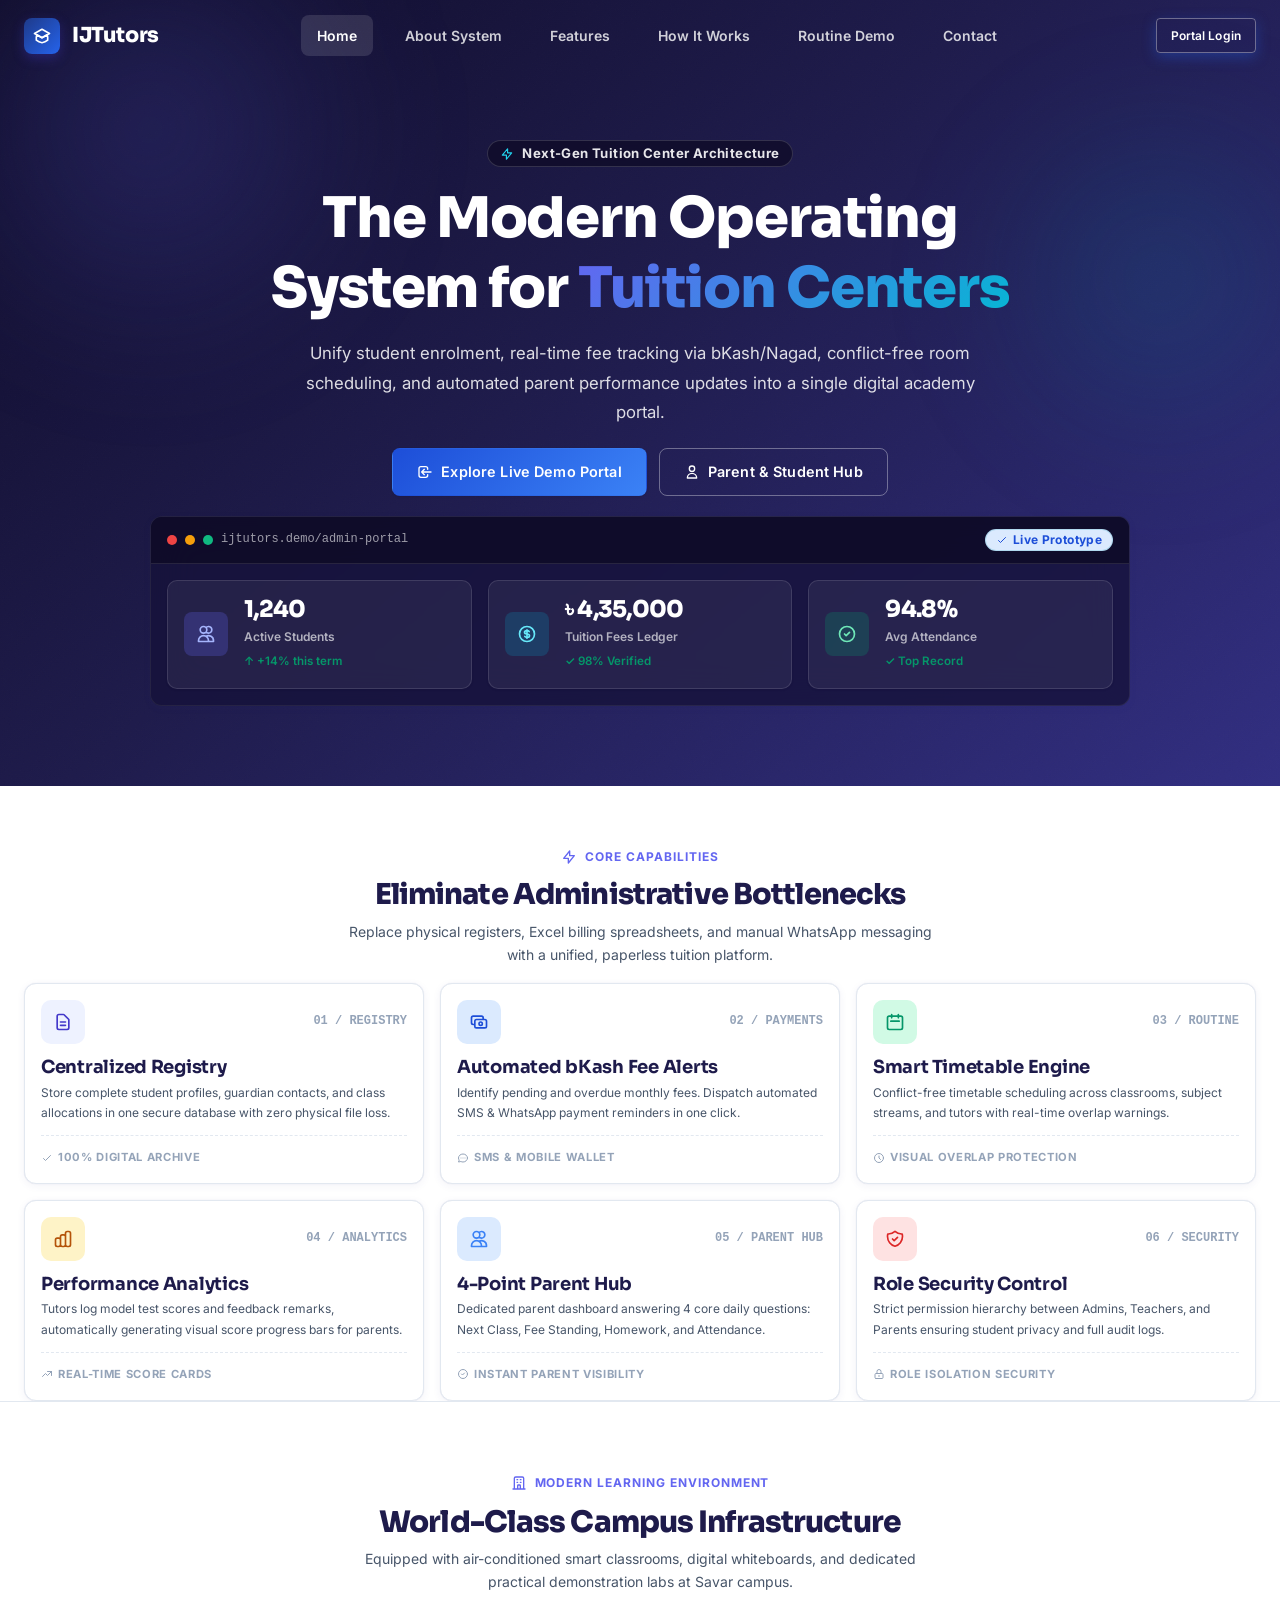
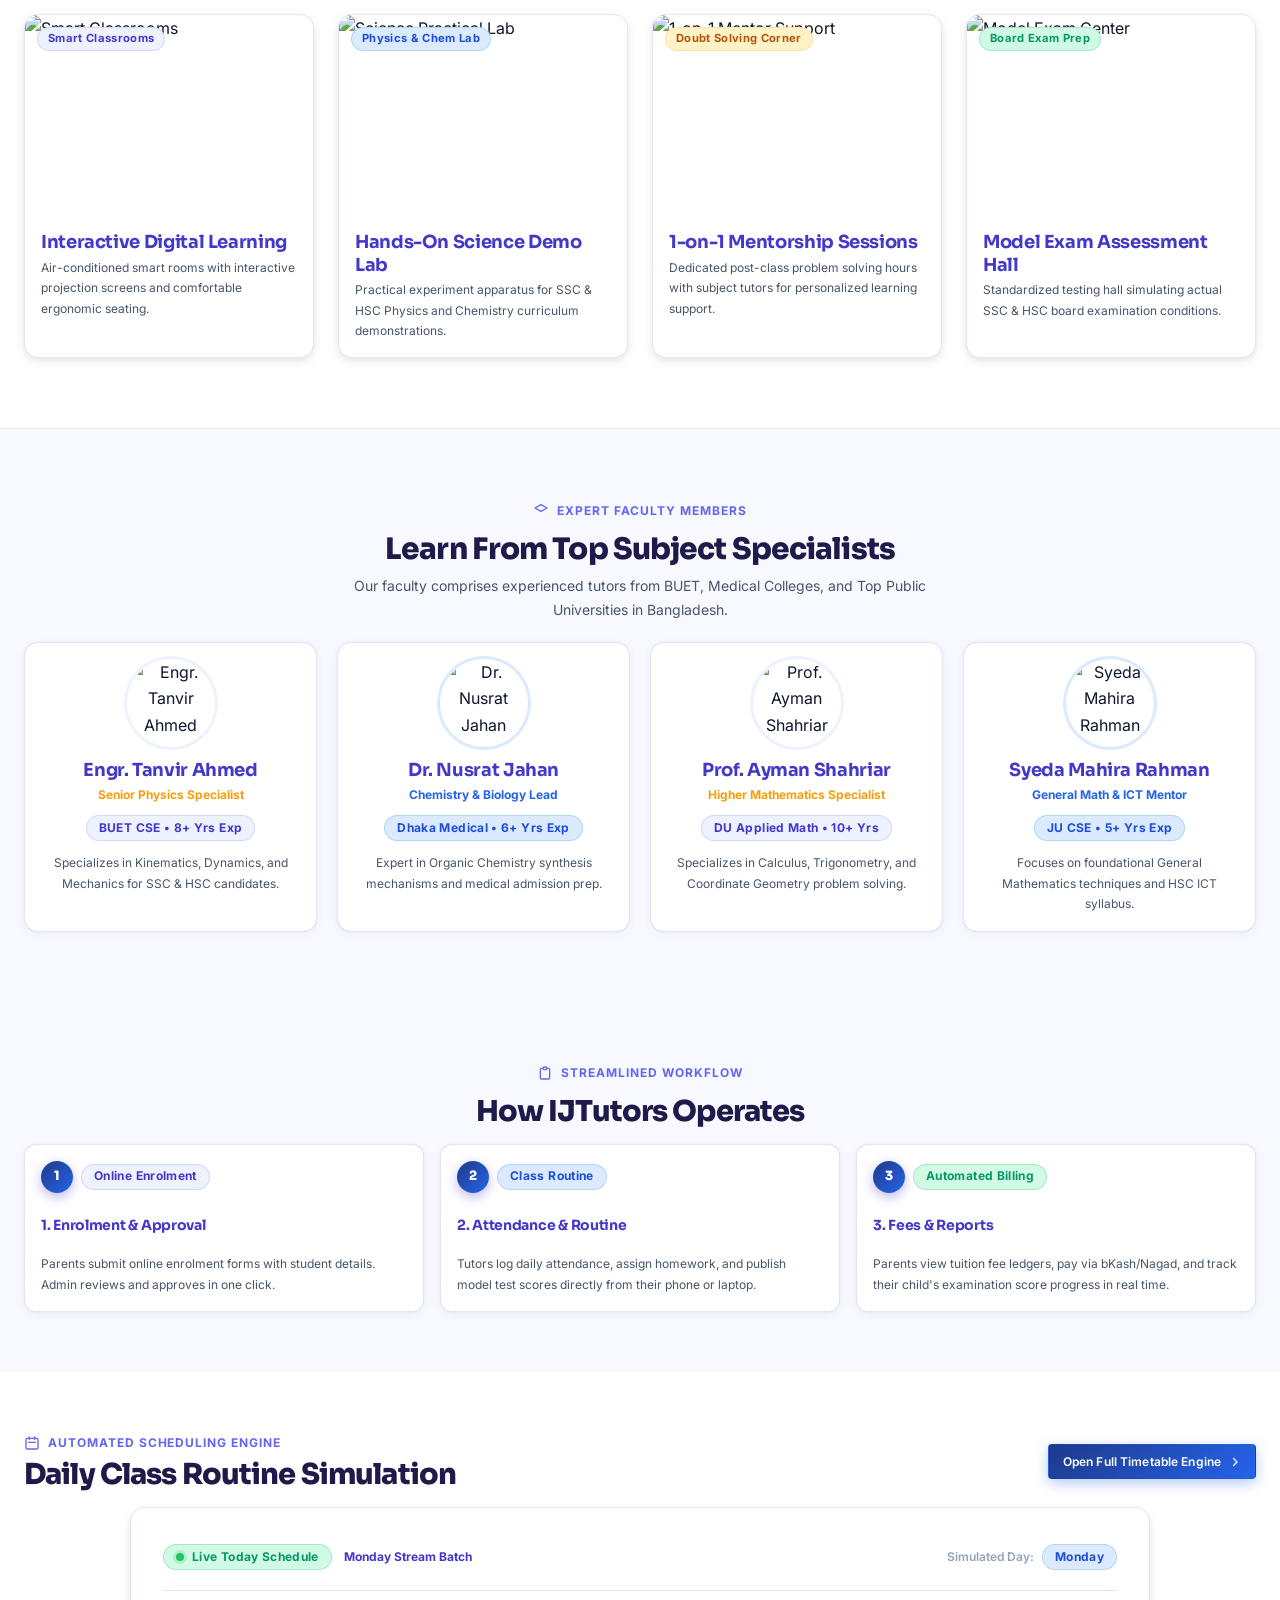
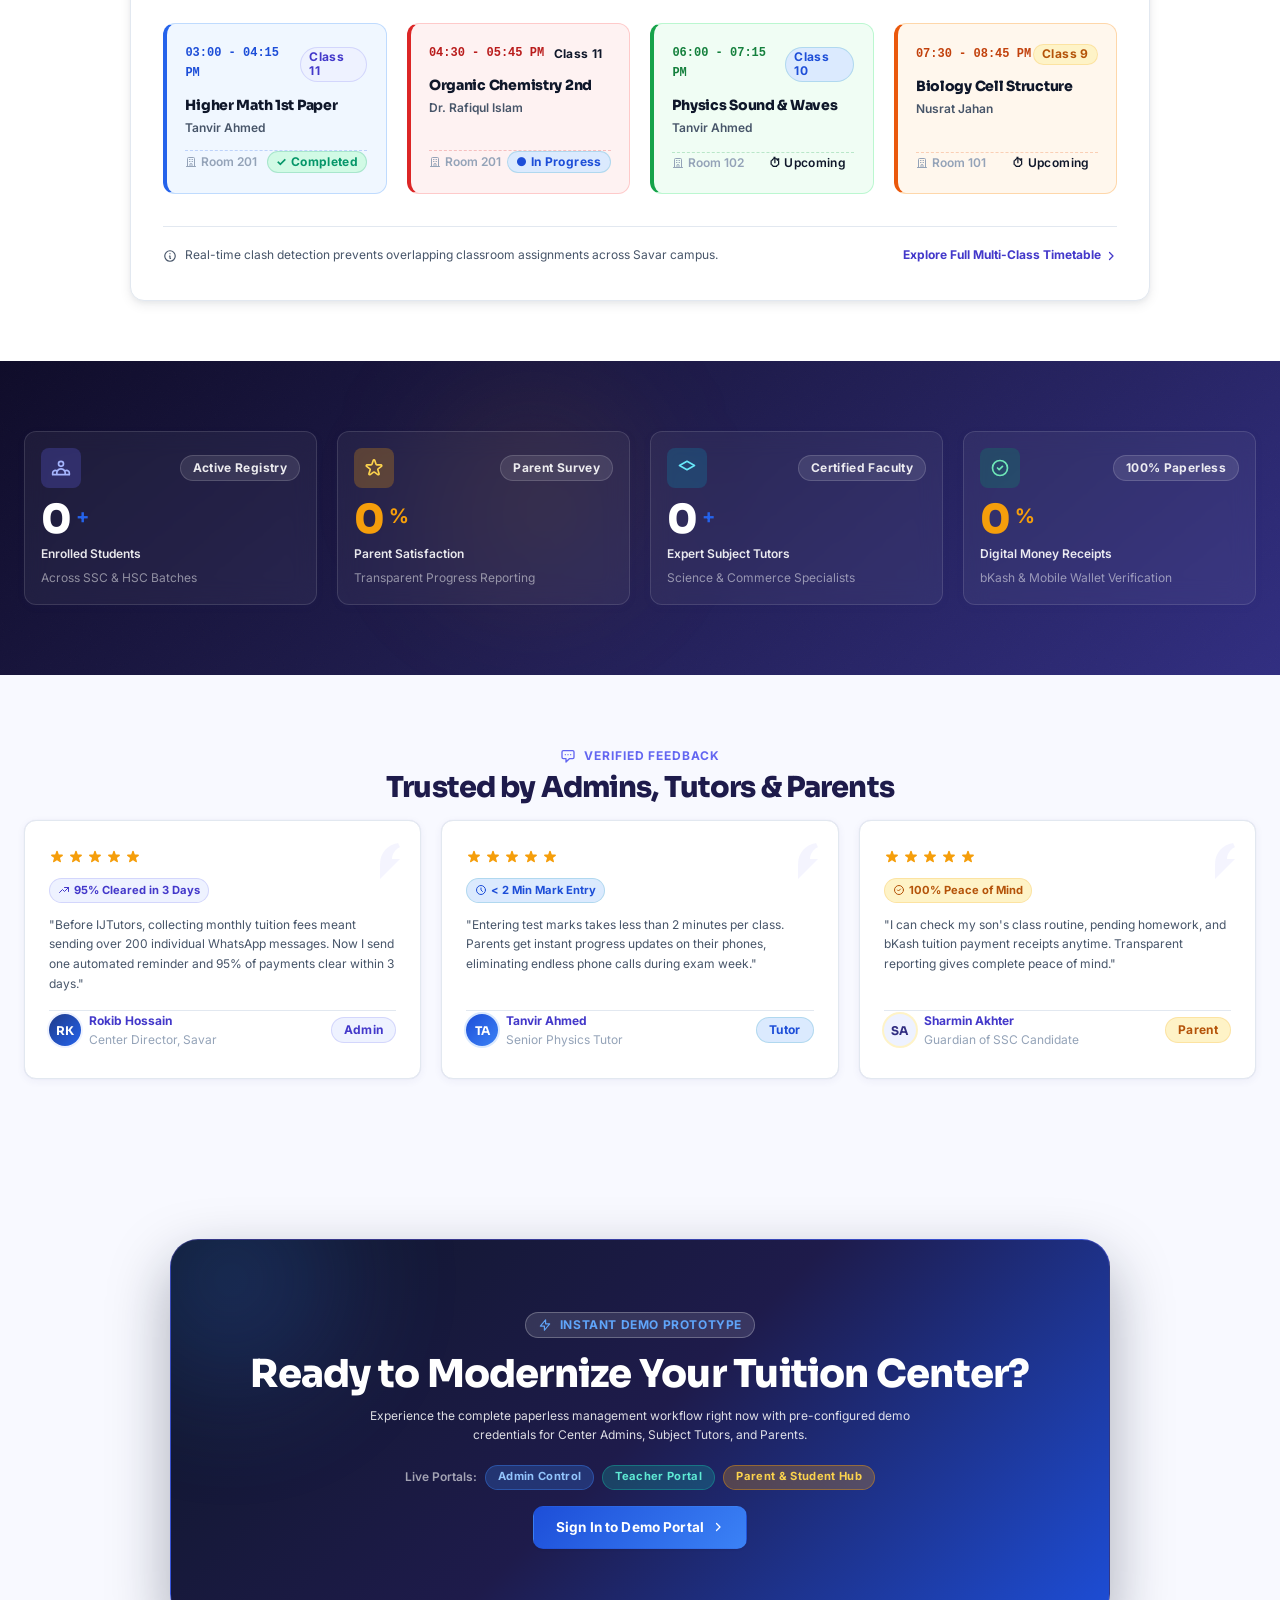
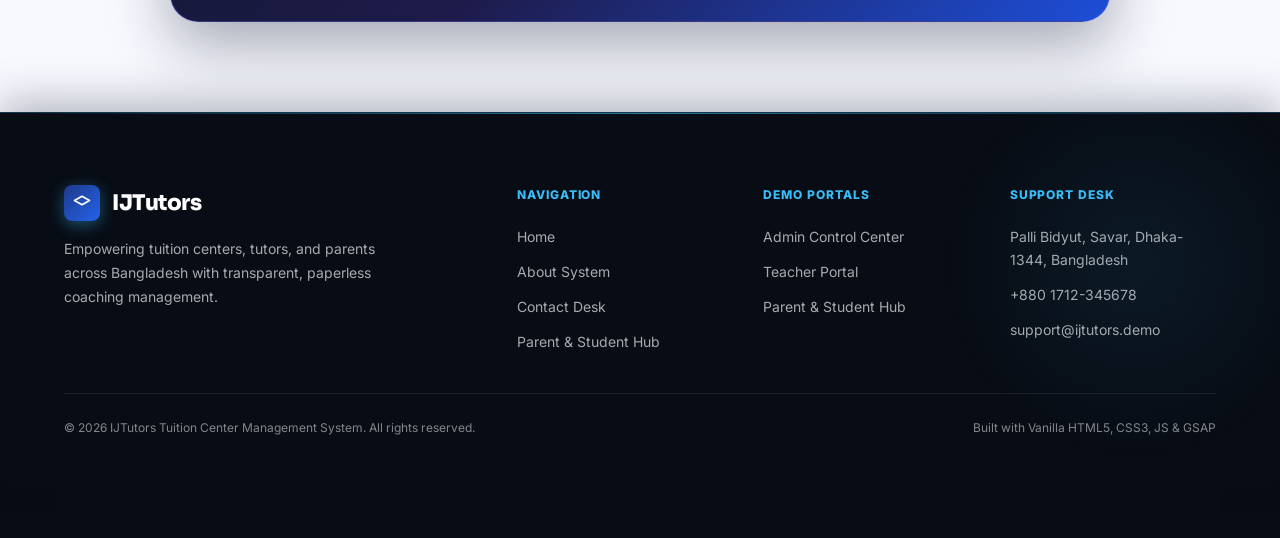
==== commit edfb4e65: "refactor: replace registration page with parent and student hub and update navigation links" ====
--- a/index.html
+++ b/index.html
@@ -42,8 +42,7 @@
       </nav>
 
       <div class="nav-actions">
-        <a href="login.html" class="btn btn-outline-white btn-sm" id="nav-login-btn">Portal Login</a>
-        <a href="register.html" class="btn btn-teal btn-sm">Enroll Student</a>
+        <a href="login.html" class="btn btn-teal btn-sm" id="nav-login-btn">Portal Login</a>
         <button class="mobile-nav-toggle" aria-label="Toggle Navigation">
           <svg width="24" height="24" fill="none" stroke="currentColor" viewBox="0 0 24 24">
             <path stroke-linecap="round" stroke-linejoin="round" stroke-width="2" d="M4 6h16M4 12h16M4 18h16" />
@@ -124,19 +123,12 @@
 
       <!-- Drawer Footer Actions -->
       <div class="mobile-nav-footer">
-        <a href="login.html" class="btn btn-outline" style="width:100%; justify-content:center;">
+        <a href="login.html" class="btn btn-teal" style="width:100%; justify-content:center;">
           <svg width="16" height="16" fill="none" stroke="currentColor" viewBox="0 0 24 24">
             <path stroke-linecap="round" stroke-linejoin="round" stroke-width="2"
               d="M11 16l-4-4m0 0l4-4m-4 4h14m-5 4v1a3 3 0 01-3 3H6a3 3 0 01-3-3V7a3 3 0 013-3h7a3 3 0 013 3v1" />
           </svg>
           Portal Login
-        </a>
-        <a href="register.html" class="btn btn-primary" style="width:100%; justify-content:center;">
-          <svg width="16" height="16" fill="none" stroke="currentColor" viewBox="0 0 24 24">
-            <path stroke-linecap="round" stroke-linejoin="round" stroke-width="2"
-              d="M18 9v3m0 0v3m0-3h3m-3 0h-3m-2-5a4 4 0 11-8 0 4 4 0 018 0zM3 20a6 6 0 0112 0v1H3v-1z" />
-          </svg>
-          Enroll Student
         </a>
       </div>
     </div>
@@ -180,13 +172,13 @@
             </svg>
             <span>Explore Live Demo Portal</span>
           </a>
-          <a href="register.html" class="btn btn-outline-white"
+          <a href="parent-dashboard.html" class="btn btn-outline-white"
             style="padding: 0.7rem 1.5rem; font-size: 0.9rem; border-radius: var(--radius-md);">
             <svg width="16" height="16" fill="none" stroke="currentColor" viewBox="0 0 24 24">
               <path stroke-linecap="round" stroke-linejoin="round" stroke-width="2"
-                d="M18 9v3m0 0v3m0-3h3m-3 0h-3m-2-5a4 4 0 11-8 0 4 4 0 018 0zM3 20a6 6 0 0112 0v1H3v-1z" />
+                d="M16 7a4 4 0 11-8 0 4 4 0 018 0zM12 14a7 7 0 00-7 7h14a7 7 0 00-7-7z" />
             </svg>
-            <span>Online Enrolment</span>
+            <span>Parent & Student Hub</span>
           </a>
         </div>
       </div>
@@ -1238,13 +1230,6 @@
                     <path stroke-linecap="round" stroke-linejoin="round" stroke-width="2.5" d="M9 5l7 7-7 7" />
                   </svg>
                 </a>
-                <a href="register.html" class="btn btn-outline-white btn-sm d-inline-flex align-items-center gap-2"
-                  style="padding: 0.6rem 1.35rem; font-size: 0.85rem; border-radius: 10px; font-weight: 700; background: rgba(255,255,255,0.08); border: 1px solid rgba(255,255,255,0.25); color: #ffffff;">
-                  <span>Submit Enrolment Request</span>
-                  <svg width="12" height="12" fill="none" stroke="currentColor" viewBox="0 0 24 24">
-                    <path stroke-linecap="round" stroke-linejoin="round" stroke-width="2.5" d="M9 5l7 7-7 7" />
-                  </svg>
-                </a>
               </div>
             </div>
           </div>
@@ -1274,7 +1259,7 @@
                 <a href="index.html" class="footer-link">Home</a>
                 <a href="about.html" class="footer-link">About System</a>
                 <a href="contact.html" class="footer-link">Contact Desk</a>
-                <a href="register.html" class="footer-link">Student Registration</a>
+                <a href="parent-dashboard.html" class="footer-link">Parent & Student Hub</a>
               </div>
             </div>
 
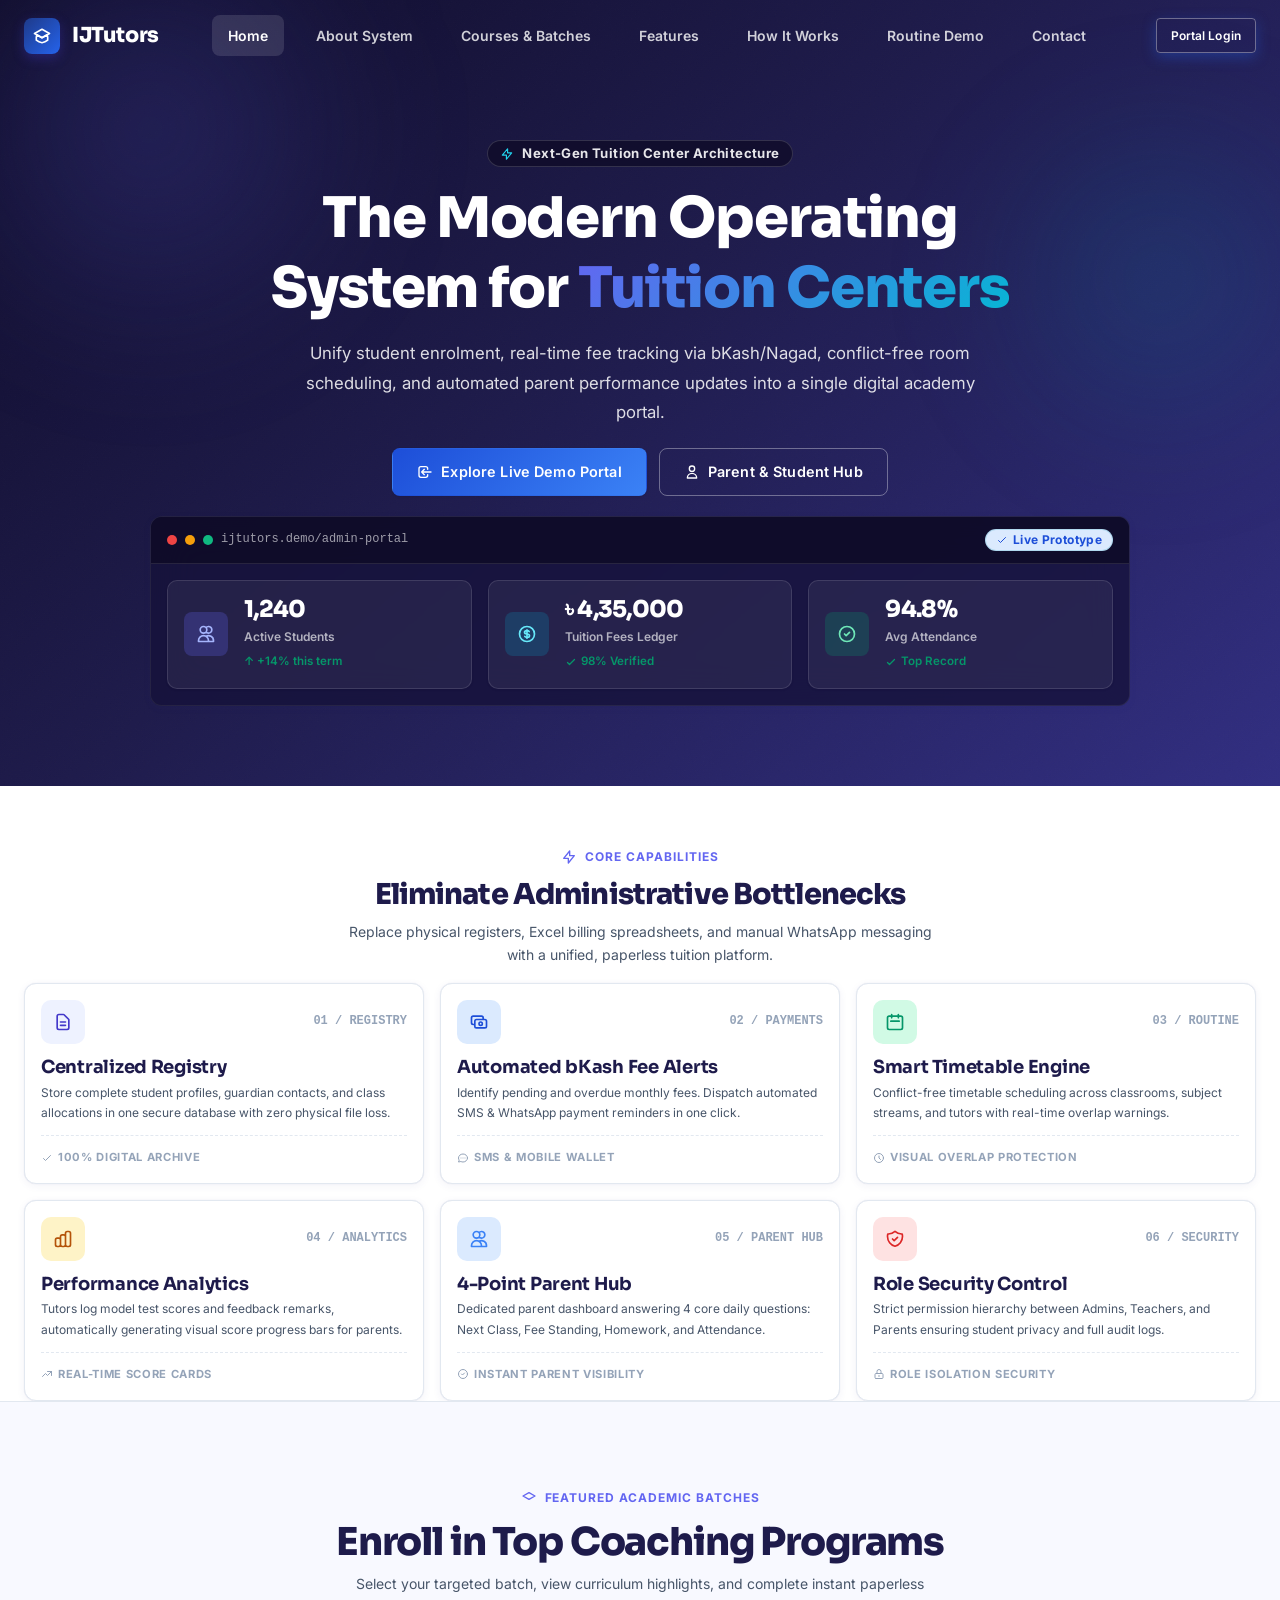
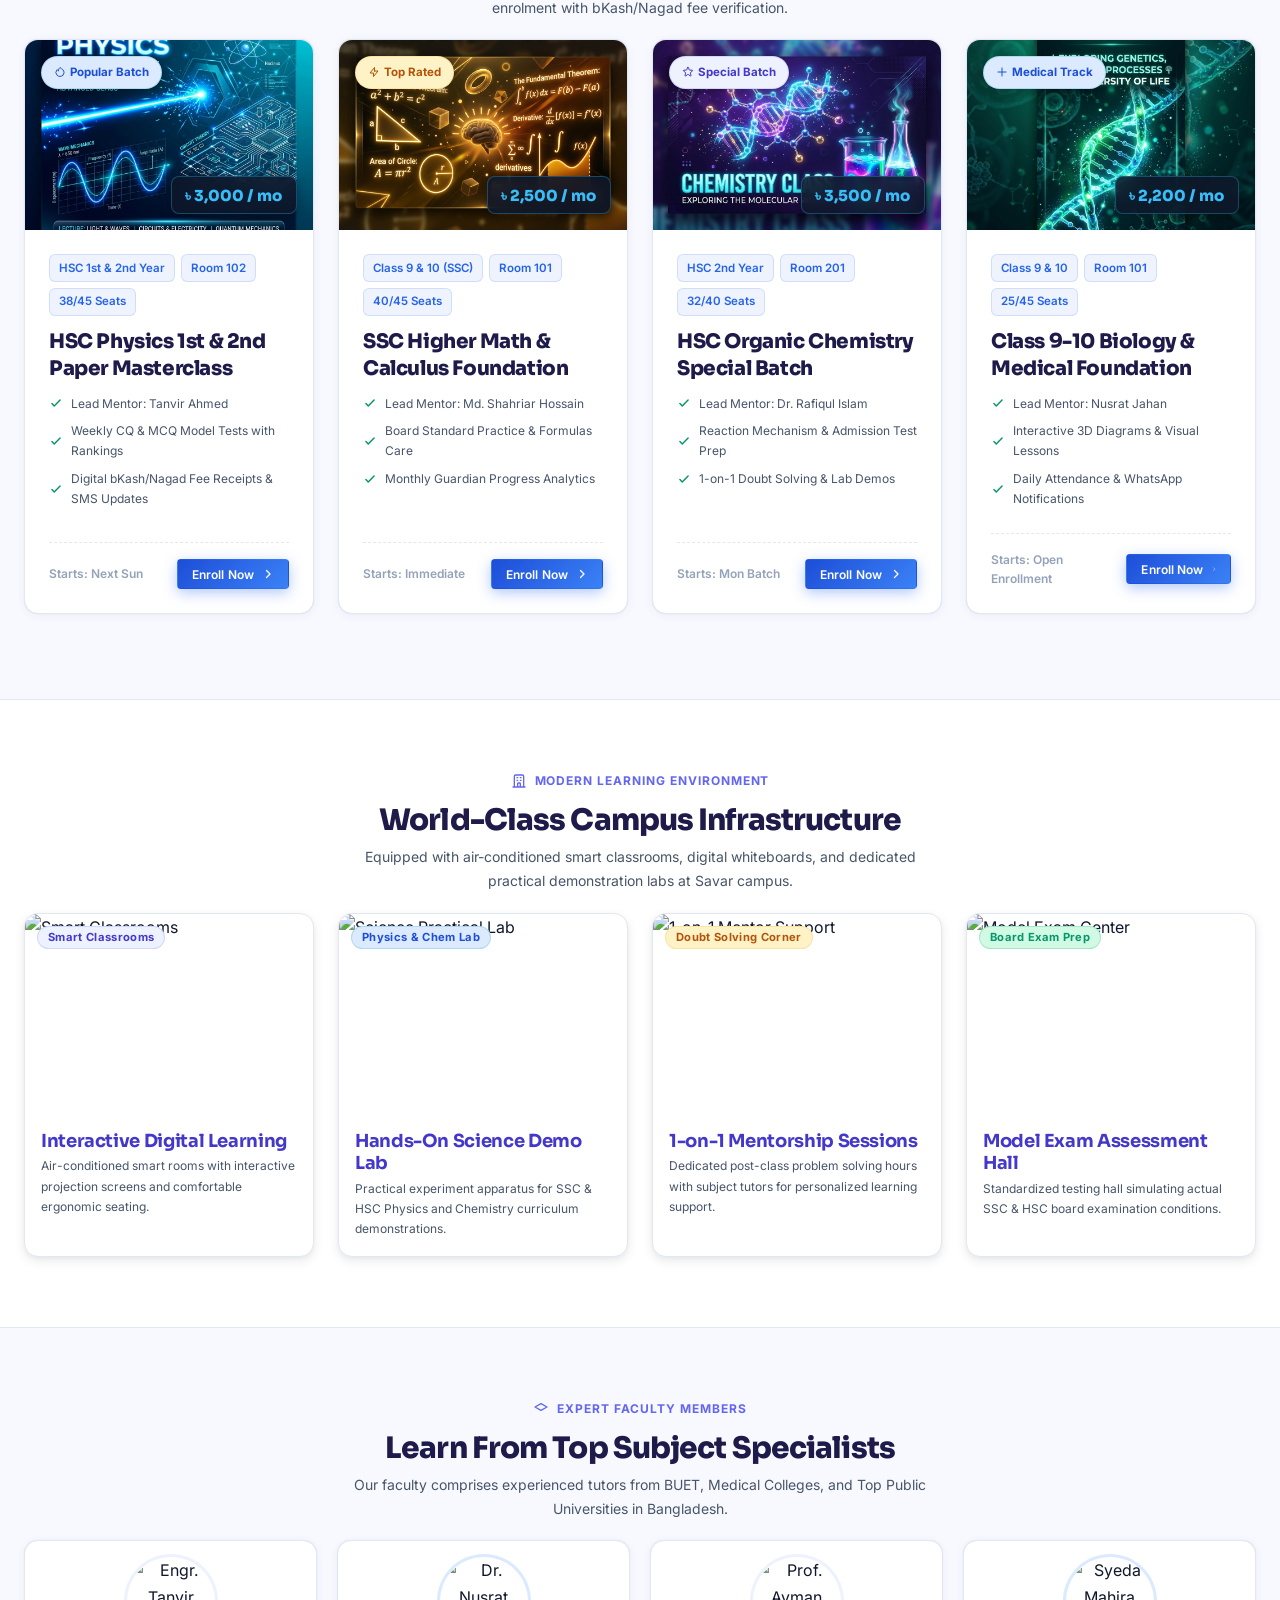
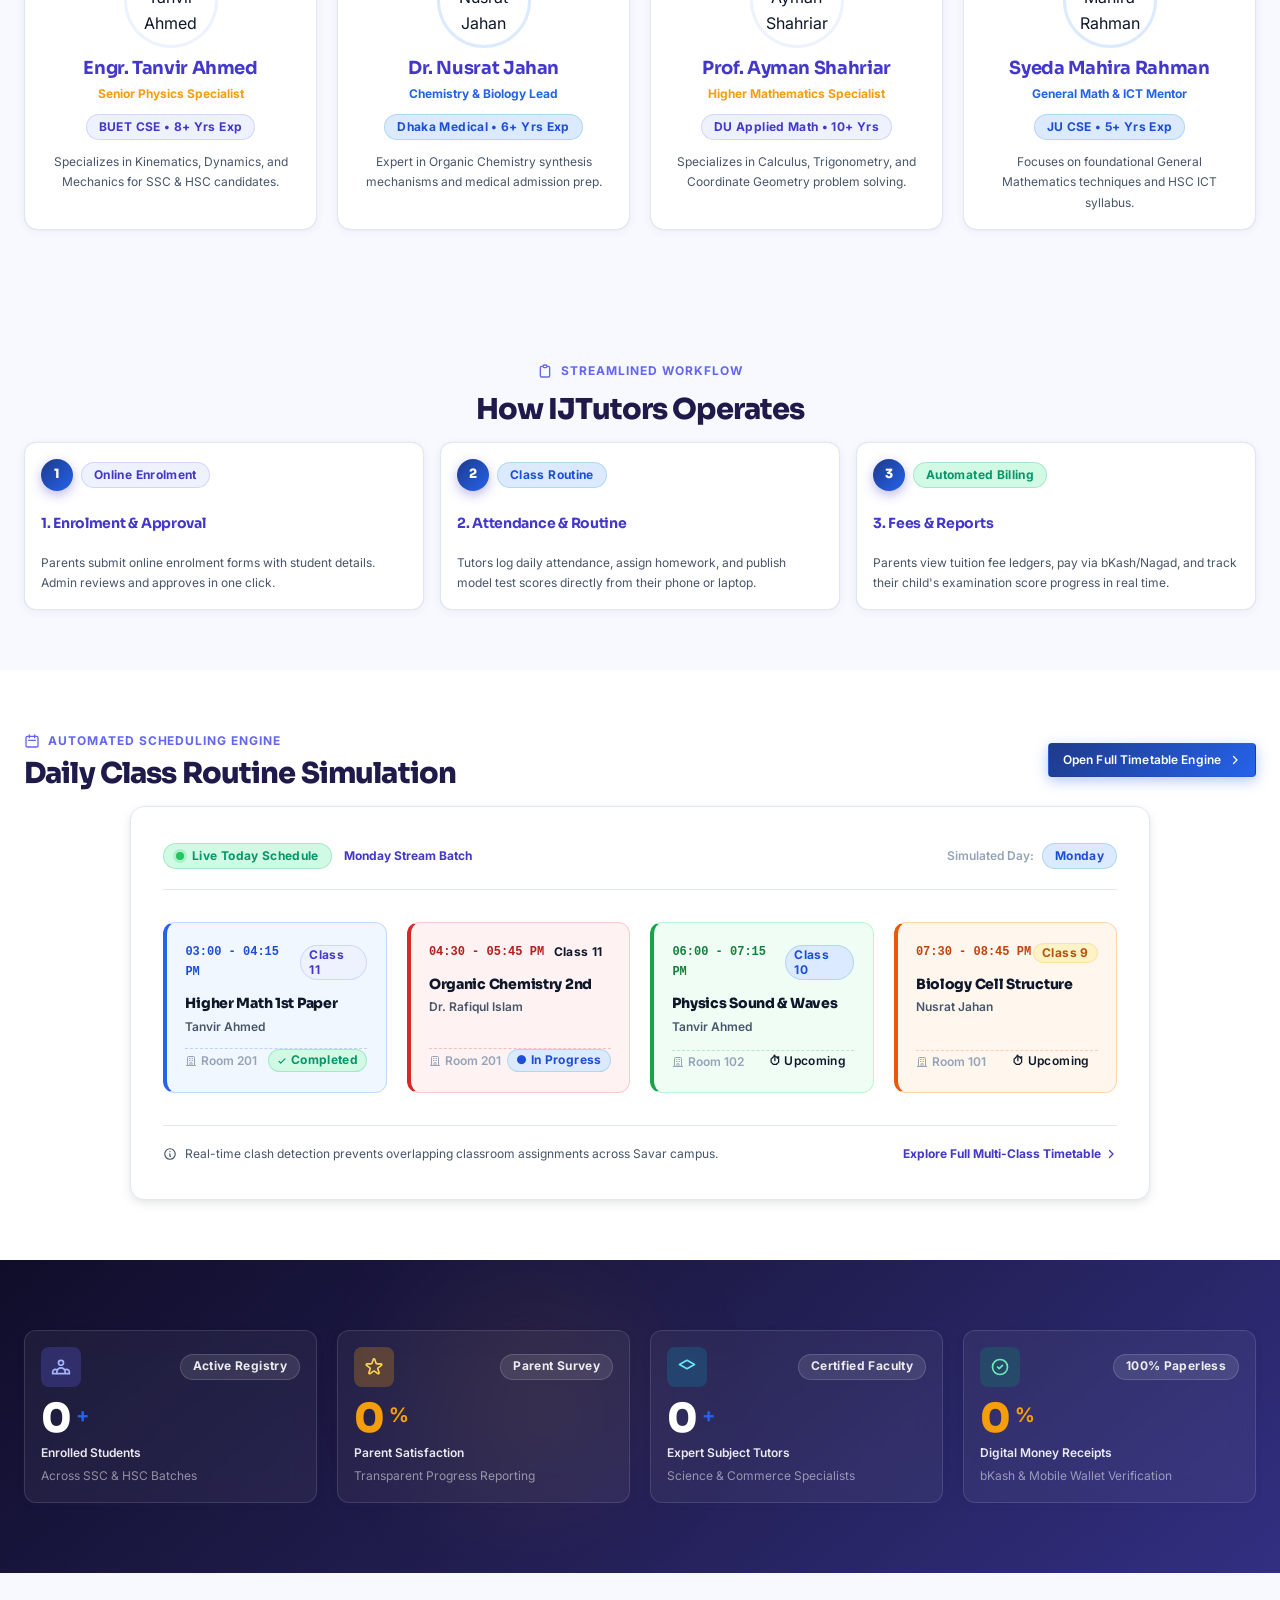
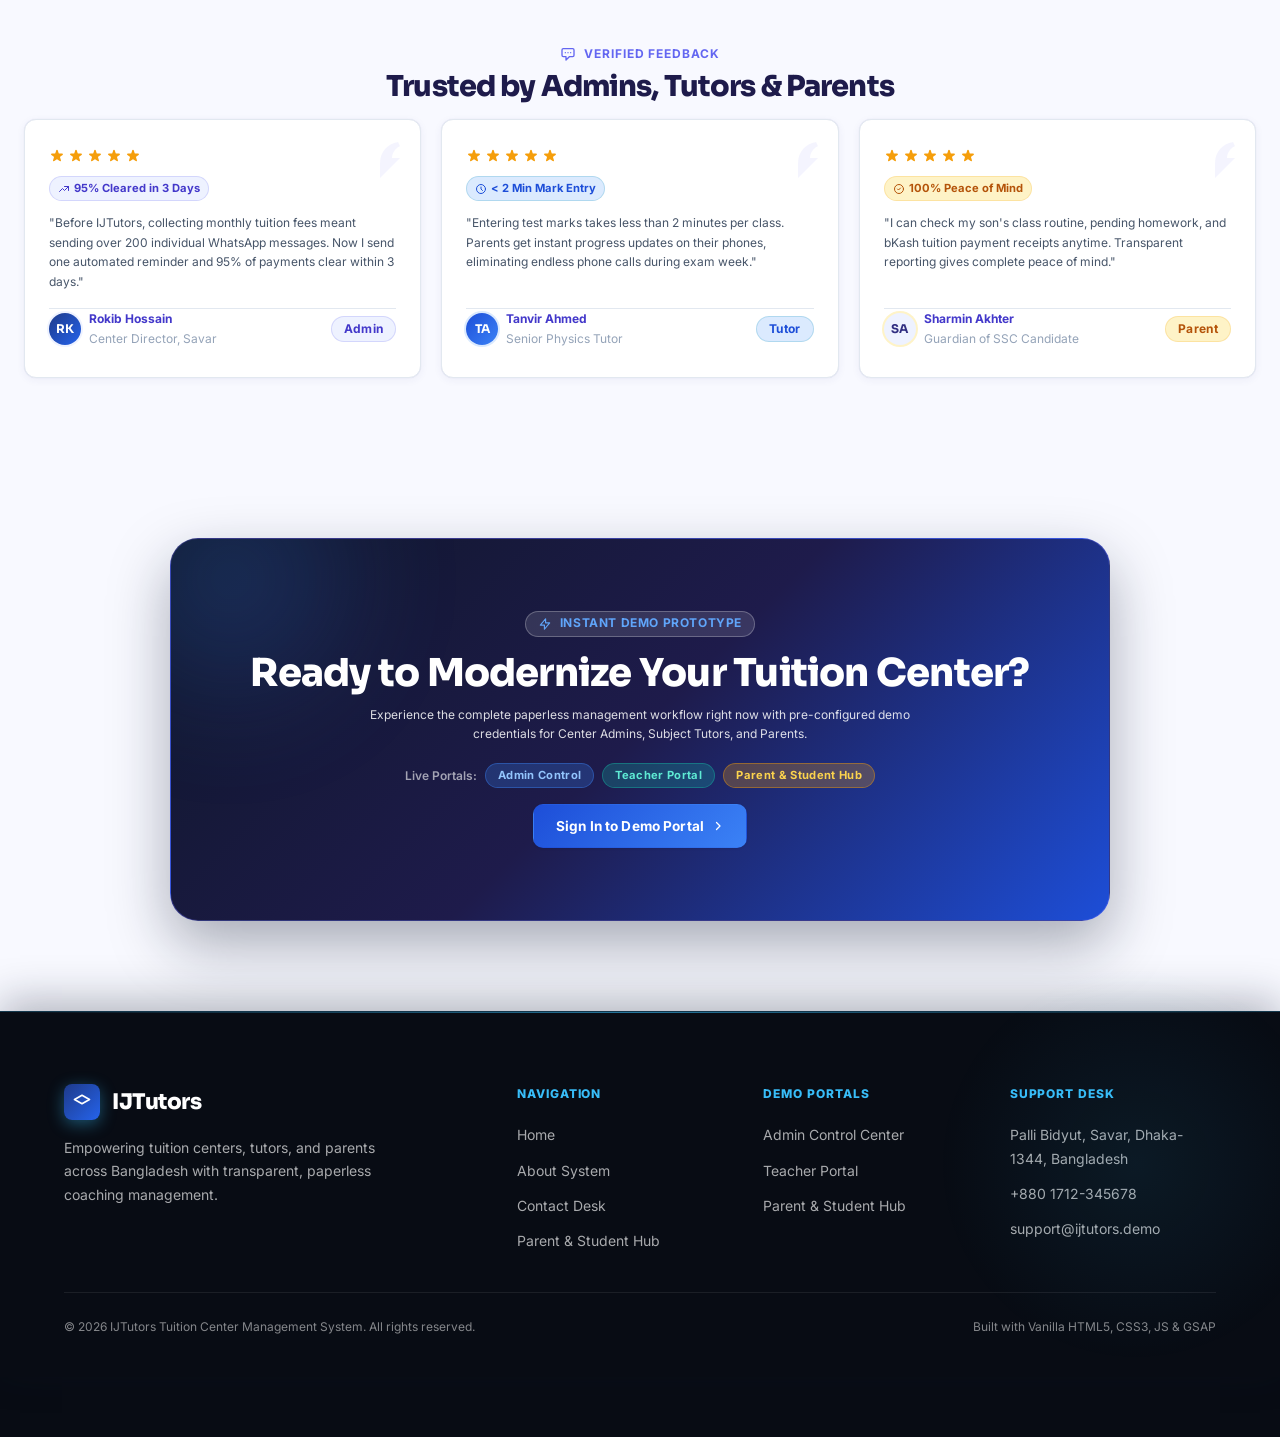
==== commit 06ef8140: "feat: implement modular component library and add essential application scripts and assets" ====
--- a/index.html
+++ b/index.html
@@ -35,6 +35,7 @@
       <nav class="nav-links">
         <a href="index.html" class="nav-link active">Home</a>
         <a href="about.html" class="nav-link">About System</a>
+        <a href="#courses" class="nav-link">Courses & Batches</a>
         <a href="#features" class="nav-link">Features</a>
         <a href="#how-it-works" class="nav-link">How It Works</a>
         <a href="#demo-timetable" class="nav-link">Routine Demo</a>
@@ -240,7 +241,10 @@
               <div class="stat-info">
                 <span class="stat-value text-white" style="font-size: 1.45rem;">৳ 4,35,000</span>
                 <span class="stat-label" style="color: rgba(255,255,255,0.65);">Tuition Fees Ledger</span>
-                <span class="stat-trend up" style="font-size: 0.725rem;">✓ 98% Verified</span>
+                <span class="stat-trend up d-inline-flex align-items-center gap-1" style="font-size: 0.725rem;">
+                  <svg width="12" height="12" fill="none" stroke="currentColor" viewBox="0 0 24 24"><path stroke-linecap="round" stroke-linejoin="round" stroke-width="2.5" d="M5 13l4 4L19 7"/></svg>
+                  <span>98% Verified</span>
+                </span>
               </div>
             </div>
 
@@ -257,7 +261,10 @@
               <div class="stat-info">
                 <span class="stat-value text-white" style="font-size: 1.45rem;">94.8%</span>
                 <span class="stat-label" style="color: rgba(255,255,255,0.65);">Avg Attendance</span>
-                <span class="stat-trend up" style="font-size: 0.725rem;">✓ Top Record</span>
+                <span class="stat-trend up d-inline-flex align-items-center gap-1" style="font-size: 0.725rem;">
+                  <svg width="12" height="12" fill="none" stroke="currentColor" viewBox="0 0 24 24"><path stroke-linecap="round" stroke-linejoin="round" stroke-width="2.5" d="M5 13l4 4L19 7"/></svg>
+                  <span>Top Record</span>
+                </span>
               </div>
             </div>
 
@@ -438,6 +445,189 @@
           </div>
         </div>
       </div>
+
+      <!-- Featured Courses & Enrolment Batches Section -->
+      <section id="courses" style="padding: 85px 0; background-color: var(--color-background); border-top: 1px solid var(--color-border);">
+        <div class="container">
+          <div class="text-center mb-5" style="max-width: 680px; margin-left: auto; margin-right: auto;">
+            <span class="section-eyebrow justify-content-center">
+              <svg width="14" height="14" fill="none" stroke="currentColor" viewBox="0 0 24 24">
+                <path stroke-linecap="round" stroke-linejoin="round" stroke-width="2" d="M12 14l9-5-9-5-9 5 9 5z" />
+              </svg>
+              <span>Featured Academic Batches</span>
+            </span>
+            <h2 class="section-title mb-2" style="font-size: clamp(1.8rem, 3vw, 2.4rem);">Enroll in Top Coaching Programs</h2>
+            <p class="section-desc mx-auto fs-sm">Select your targeted batch, view curriculum highlights, and complete instant paperless enrolment with bKash/Nagad fee verification.</p>
+          </div>
+
+          <div class="course-grid">
+            <!-- Course 1: Physics -->
+            <div class="course-card">
+              <div class="course-card-img-wrap">
+                <img src="images/courses/physics.png" alt="HSC Physics Masterclass" class="course-card-img">
+                <span class="course-card-badge badge-teal d-inline-flex align-items-center gap-1">
+                  <svg width="12" height="12" fill="none" stroke="currentColor" viewBox="0 0 24 24"><path stroke-linecap="round" stroke-linejoin="round" stroke-width="2" d="M17.657 18.657A8 8 0 016.343 7.343S7 9 9 10c0-2 .5-5 2.986-7C14 5 16.09 5.777 17.656 7.343A7.975 7.975 0 0120 13a7.975 7.975 0 01-2.343 5.657z"/></svg>
+                  <span>Popular Batch</span>
+                </span>
+                <span class="course-card-price-tag">৳ 3,000 / mo</span>
+              </div>
+              <div class="course-card-body">
+                <div class="course-card-meta">
+                  <span>HSC 1st & 2nd Year</span>
+                  <span>Room 102</span>
+                  <span>38/45 Seats</span>
+                </div>
+                <h3 class="course-card-title">HSC Physics 1st & 2nd Paper Masterclass</h3>
+                <div class="course-card-features">
+                  <div class="course-card-feature-item">
+                    <svg width="14" height="14" fill="none" stroke="currentColor" viewBox="0 0 24 24"><path stroke-linecap="round" stroke-linejoin="round" stroke-width="2.5" d="M5 13l4 4L19 7"/></svg>
+                    <span>Lead Mentor: Tanvir Ahmed</span>
+                  </div>
+                  <div class="course-card-feature-item">
+                    <svg width="14" height="14" fill="none" stroke="currentColor" viewBox="0 0 24 24"><path stroke-linecap="round" stroke-linejoin="round" stroke-width="2.5" d="M5 13l4 4L19 7"/></svg>
+                    <span>Weekly CQ & MCQ Model Tests with Rankings</span>
+                  </div>
+                  <div class="course-card-feature-item">
+                    <svg width="14" height="14" fill="none" stroke="currentColor" viewBox="0 0 24 24"><path stroke-linecap="round" stroke-linejoin="round" stroke-width="2.5" d="M5 13l4 4L19 7"/></svg>
+                    <span>Digital bKash/Nagad Fee Receipts & SMS Updates</span>
+                  </div>
+                </div>
+                <div class="course-card-footer">
+                  <span class="fs-xs text-muted fw-semibold">Starts: Next Sun</span>
+                  <button type="button" class="btn btn-teal btn-sm btn-enroll-trigger" data-course-id="physics-hsc" data-course-title="HSC Physics 1st & 2nd Paper Masterclass" data-course-fee="3000" data-course-room="Room 102">
+                    <span>Enroll Now</span>
+                    <svg width="12" height="12" fill="none" stroke="currentColor" viewBox="0 0 24 24"><path stroke-linecap="round" stroke-linejoin="round" stroke-width="2.5" d="M9 5l7 7-7 7"/></svg>
+                  </button>
+                </div>
+              </div>
+            </div>
+
+            <!-- Course 2: Higher Math -->
+            <div class="course-card">
+              <div class="course-card-img-wrap">
+                <img src="images/courses/math.png" alt="SSC Higher Math Foundation" class="course-card-img">
+                <span class="course-card-badge badge-accent d-inline-flex align-items-center gap-1">
+                  <svg width="12" height="12" fill="none" stroke="currentColor" viewBox="0 0 24 24"><path stroke-linecap="round" stroke-linejoin="round" stroke-width="2" d="M13 10V3L4 14h7v7l9-11h-7z"/></svg>
+                  <span>Top Rated</span>
+                </span>
+                <span class="course-card-price-tag">৳ 2,500 / mo</span>
+              </div>
+              <div class="course-card-body">
+                <div class="course-card-meta">
+                  <span>Class 9 & 10 (SSC)</span>
+                  <span>Room 101</span>
+                  <span>40/45 Seats</span>
+                </div>
+                <h3 class="course-card-title">SSC Higher Math & Calculus Foundation</h3>
+                <div class="course-card-features">
+                  <div class="course-card-feature-item">
+                    <svg width="14" height="14" fill="none" stroke="currentColor" viewBox="0 0 24 24"><path stroke-linecap="round" stroke-linejoin="round" stroke-width="2.5" d="M5 13l4 4L19 7"/></svg>
+                    <span>Lead Mentor: Md. Shahriar Hossain</span>
+                  </div>
+                  <div class="course-card-feature-item">
+                    <svg width="14" height="14" fill="none" stroke="currentColor" viewBox="0 0 24 24"><path stroke-linecap="round" stroke-linejoin="round" stroke-width="2.5" d="M5 13l4 4L19 7"/></svg>
+                    <span>Board Standard Practice & Formulas Care</span>
+                  </div>
+                  <div class="course-card-feature-item">
+                    <svg width="14" height="14" fill="none" stroke="currentColor" viewBox="0 0 24 24"><path stroke-linecap="round" stroke-linejoin="round" stroke-width="2.5" d="M5 13l4 4L19 7"/></svg>
+                    <span>Monthly Guardian Progress Analytics</span>
+                  </div>
+                </div>
+                <div class="course-card-footer">
+                  <span class="fs-xs text-muted fw-semibold">Starts: Immediate</span>
+                  <button type="button" class="btn btn-teal btn-sm btn-enroll-trigger" data-course-id="math-ssc" data-course-title="SSC Higher Math & Calculus Foundation" data-course-fee="2500" data-course-room="Room 101">
+                    <span>Enroll Now</span>
+                    <svg width="12" height="12" fill="none" stroke="currentColor" viewBox="0 0 24 24"><path stroke-linecap="round" stroke-linejoin="round" stroke-width="2.5" d="M9 5l7 7-7 7"/></svg>
+                  </button>
+                </div>
+              </div>
+            </div>
+
+            <!-- Course 3: Organic Chemistry -->
+            <div class="course-card">
+              <div class="course-card-img-wrap">
+                <img src="images/courses/chemistry.png" alt="HSC Organic Chemistry" class="course-card-img">
+                <span class="course-card-badge badge-primary d-inline-flex align-items-center gap-1">
+                  <svg width="12" height="12" fill="none" stroke="currentColor" viewBox="0 0 24 24"><path stroke-linecap="round" stroke-linejoin="round" stroke-width="2" d="M11.049 2.927c.3-.921 1.603-.921 1.902 0l1.519 4.674a1 1 0 00.95.69h4.915c.969 0 1.371 1.24.588 1.81l-3.976 2.888a1 1 0 00-.363 1.118l1.518 4.674c.3.922-.755 1.688-1.538 1.118l-3.976-2.888a1 1 0 00-1.176 0l-3.976 2.888c-.783.57-1.838-.197-1.538-1.118l1.518-4.674a1 1 0 00-.363-1.118l-3.976-2.888c-.784-.57-.38-1.81.588-1.81h4.914a1 1 0 00.951-.69l1.519-4.674z"/></svg>
+                  <span>Special Batch</span>
+                </span>
+                <span class="course-card-price-tag">৳ 3,500 / mo</span>
+              </div>
+              <div class="course-card-body">
+                <div class="course-card-meta">
+                  <span>HSC 2nd Year</span>
+                  <span>Room 201</span>
+                  <span>32/40 Seats</span>
+                </div>
+                <h3 class="course-card-title">HSC Organic Chemistry Special Batch</h3>
+                <div class="course-card-features">
+                  <div class="course-card-feature-item">
+                    <svg width="14" height="14" fill="none" stroke="currentColor" viewBox="0 0 24 24"><path stroke-linecap="round" stroke-linejoin="round" stroke-width="2.5" d="M5 13l4 4L19 7"/></svg>
+                    <span>Lead Mentor: Dr. Rafiqul Islam</span>
+                  </div>
+                  <div class="course-card-feature-item">
+                    <svg width="14" height="14" fill="none" stroke="currentColor" viewBox="0 0 24 24"><path stroke-linecap="round" stroke-linejoin="round" stroke-width="2.5" d="M5 13l4 4L19 7"/></svg>
+                    <span>Reaction Mechanism & Admission Test Prep</span>
+                  </div>
+                  <div class="course-card-feature-item">
+                    <svg width="14" height="14" fill="none" stroke="currentColor" viewBox="0 0 24 24"><path stroke-linecap="round" stroke-linejoin="round" stroke-width="2.5" d="M5 13l4 4L19 7"/></svg>
+                    <span>1-on-1 Doubt Solving & Lab Demos</span>
+                  </div>
+                </div>
+                <div class="course-card-footer">
+                  <span class="fs-xs text-muted fw-semibold">Starts: Mon Batch</span>
+                  <button type="button" class="btn btn-teal btn-sm btn-enroll-trigger" data-course-id="chemistry-hsc" data-course-title="HSC Organic Chemistry Special Batch" data-course-fee="3500" data-course-room="Room 201">
+                    <span>Enroll Now</span>
+                    <svg width="12" height="12" fill="none" stroke="currentColor" viewBox="0 0 24 24"><path stroke-linecap="round" stroke-linejoin="round" stroke-width="2.5" d="M9 5l7 7-7 7"/></svg>
+                  </button>
+                </div>
+              </div>
+            </div>
+
+            <!-- Course 4: Biology -->
+            <div class="course-card">
+              <div class="course-card-img-wrap">
+                <img src="images/courses/biology.png" alt="Class 9 Biology Medical" class="course-card-img">
+                <span class="course-card-badge badge-teal d-inline-flex align-items-center gap-1">
+                  <svg width="12" height="12" fill="none" stroke="currentColor" viewBox="0 0 24 24"><path stroke-linecap="round" stroke-linejoin="round" stroke-width="2" d="M12 4v16m8-8H4"/></svg>
+                  <span>Medical Track</span>
+                </span>
+                <span class="course-card-price-tag">৳ 2,200 / mo</span>
+              </div>
+              <div class="course-card-body">
+                <div class="course-card-meta">
+                  <span>Class 9 & 10</span>
+                  <span>Room 101</span>
+                  <span>25/45 Seats</span>
+                </div>
+                <h3 class="course-card-title">Class 9-10 Biology & Medical Foundation</h3>
+                <div class="course-card-features">
+                  <div class="course-card-feature-item">
+                    <svg width="14" height="14" fill="none" stroke="currentColor" viewBox="0 0 24 24"><path stroke-linecap="round" stroke-linejoin="round" stroke-width="2.5" d="M5 13l4 4L19 7"/></svg>
+                    <span>Lead Mentor: Nusrat Jahan</span>
+                  </div>
+                  <div class="course-card-feature-item">
+                    <svg width="14" height="14" fill="none" stroke="currentColor" viewBox="0 0 24 24"><path stroke-linecap="round" stroke-linejoin="round" stroke-width="2.5" d="M5 13l4 4L19 7"/></svg>
+                    <span>Interactive 3D Diagrams & Visual Lessons</span>
+                  </div>
+                  <div class="course-card-feature-item">
+                    <svg width="14" height="14" fill="none" stroke="currentColor" viewBox="0 0 24 24"><path stroke-linecap="round" stroke-linejoin="round" stroke-width="2.5" d="M5 13l4 4L19 7"/></svg>
+                    <span>Daily Attendance & WhatsApp Notifications</span>
+                  </div>
+                </div>
+                <div class="course-card-footer">
+                  <span class="fs-xs text-muted fw-semibold">Starts: Open Enrollment</span>
+                  <button type="button" class="btn btn-teal btn-sm btn-enroll-trigger" data-course-id="biology-c9" data-course-title="Class 9-10 Biology & Medical Foundation" data-course-fee="2200" data-course-room="Room 101">
+                    <span>Enroll Now</span>
+                    <svg width="12" height="12" fill="none" stroke="currentColor" viewBox="0 0 24 24"><path stroke-linecap="round" stroke-linejoin="round" stroke-width="2.5" d="M9 5l7 7-7 7"/></svg>
+                  </button>
+                </div>
+              </div>
+            </div>
+          </div>
+        </div>
+      </section>
+
       <!-- Campus Facilities & Learning Environment Section -->
       <section id="facilities"
         style="padding: 70px 0; background-color: var(--color-surface); border-top: 1px solid var(--color-border);">
@@ -724,8 +914,10 @@
                       <path stroke-linecap="round" stroke-linejoin="round" stroke-width="2"
                         d="M19 21V5a2 2 0 00-2-2H7a2 2 0 00-2 2v16m14 0h2m-2 0h-5m-9 0H3m2 0h5M9 7h1m-1 4h1m4-4h1m-1 4h1m-5 10v-5a1 1 0 011-1h2a1 1 0 011 1v5m-4 0h4" />
                     </svg> Room 201</span>
-                  <span class="badge badge-success fs-xs fw-bold" style="font-size: 0.65rem; padding: 3px 8px;">✓
-                    Completed</span>
+                  <span class="badge badge-success fs-xs fw-bold d-inline-flex align-items-center gap-1" style="font-size: 0.65rem; padding: 3px 8px;">
+                    <svg width="10" height="10" fill="none" stroke="currentColor" viewBox="0 0 24 24"><path stroke-linecap="round" stroke-linejoin="round" stroke-width="3" d="M5 13l4 4L19 7"/></svg>
+                    <span>Completed</span>
+                  </span>
                 </div>
               </div>
 
@@ -1288,6 +1480,132 @@
           </div>
         </div>
       </footer>
+
+  <!-- Course Enrollment Modal -->
+  <div class="modal-backdrop" id="modal-course-enrollment">
+    <div class="modal" style="max-width: 620px;">
+      <div class="modal-header">
+        <div class="d-flex align-items-center gap-2">
+          <div class="stat-icon-wrap teal" style="width: 36px; height: 36px;">
+            <svg width="18" height="18" fill="none" stroke="currentColor" viewBox="0 0 24 24"><path stroke-linecap="round" stroke-linejoin="round" stroke-width="2" d="M9 12h6m-6 4h6m2 5H7a2 2 0 01-2-2V5a2 2 0 012-2h5.586a1 1 0 01.707.293l5.414 5.414a1 1 0 01.293.707V19a2 2 0 01-2 2z"/></svg>
+          </div>
+          <div>
+            <h3 class="modal-title fs-md fw-bold m-0" id="enroll-modal-course-name">Course Enrolment</h3>
+            <span class="fs-xs text-muted">Complete details to submit your online admission request</span>
+          </div>
+        </div>
+        <button type="button" class="modal-close-btn" data-modal-close="modal-course-enrollment">&times;</button>
+      </div>
+
+      <form id="course-enrollment-form">
+        <div class="modal-body p-4">
+          <!-- Selected Course Banner -->
+          <div class="card p-3 mb-4" style="background: rgba(37, 99, 235, 0.06); border: 1px solid rgba(37, 99, 235, 0.18);">
+            <div class="d-flex align-items-center justify-content-between flex-wrap gap-2">
+              <div>
+                <span class="fs-xs text-muted d-block">Selected Program</span>
+                <span class="fw-bold fs-sm text-primary" id="enroll-modal-selected-title">HSC Physics 1st & 2nd Paper Masterclass</span>
+              </div>
+              <div class="text-end">
+                <span class="fs-xs text-muted d-block">Monthly Tuition Fee</span>
+                <span class="fs-md fw-extrabold text-teal" id="enroll-modal-selected-price">৳ 3,000</span>
+              </div>
+            </div>
+          </div>
+
+          <div style="display: grid; grid-template-columns: 1fr 1fr; gap: 16px;" class="mb-3">
+            <div class="form-group">
+              <label class="form-label">Student Full Name <span class="required">*</span></label>
+              <input type="text" id="enroll-student-name" class="form-control" placeholder="e.g. Rayhan Chowdhury" required>
+            </div>
+            <div class="form-group">
+              <label class="form-label">Parent / Guardian Name <span class="required">*</span></label>
+              <input type="text" id="enroll-parent-name" class="form-control" placeholder="e.g. Sharmin Akhter" required>
+            </div>
+          </div>
+
+          <div style="display: grid; grid-template-columns: 1fr 1fr; gap: 16px;" class="mb-3">
+            <div class="form-group">
+              <label class="form-label">Phone Number (bKash/SMS) <span class="required">*</span></label>
+              <input type="tel" id="enroll-phone" class="form-control" placeholder="01712345678" required>
+            </div>
+            <div class="form-group">
+              <label class="form-label">Academic Class / Batch <span class="required">*</span></label>
+              <select id="enroll-class-select" class="form-select" required>
+                <option value="Class 9">Class 9 (SSC Batch)</option>
+                <option value="Class 10">Class 10 (SSC Candidate)</option>
+                <option value="HSC 1st Year">HSC 1st Year</option>
+                <option value="HSC 2nd Year">HSC 2nd Year</option>
+              </select>
+            </div>
+          </div>
+
+          <div class="form-group mb-3">
+            <label class="form-label">Payment Method <span class="required">*</span></label>
+            <div style="display: grid; grid-template-columns: repeat(3, 1fr); gap: 10px;">
+              <label class="custom-radio d-flex align-items-center gap-2 p-2 border rounded" style="cursor: pointer;">
+                <input type="radio" name="enroll-payment-method" value="bKash" checked>
+                <span class="fs-xs fw-bold text-primary">bKash</span>
+              </label>
+              <label class="custom-radio d-flex align-items-center gap-2 p-2 border rounded" style="cursor: pointer;">
+                <input type="radio" name="enroll-payment-method" value="Nagad">
+                <span class="fs-xs fw-bold text-warning">Nagad</span>
+              </label>
+              <label class="custom-radio d-flex align-items-center gap-2 p-2 border rounded" style="cursor: pointer;">
+                <input type="radio" name="enroll-payment-method" value="Cash">
+                <span class="fs-xs fw-bold text-success">Cash Desk</span>
+              </label>
+            </div>
+          </div>
+        </div>
+
+        <div class="modal-footer">
+          <button type="button" class="btn btn-outline btn-sm" data-modal-close="modal-course-enrollment">Cancel</button>
+          <button type="submit" class="btn btn-teal btn-sm d-inline-flex align-items-center gap-2">
+            <svg width="14" height="14" fill="none" stroke="currentColor" viewBox="0 0 24 24"><path stroke-linecap="round" stroke-linejoin="round" stroke-width="2.5" d="M5 13l4 4L19 7"/></svg>
+            <span>Confirm & Submit Enrolment</span>
+          </button>
+        </div>
+      </form>
+    </div>
+  </div>
+
+  <!-- Enrollment Success Confirmation Modal -->
+  <div class="modal-backdrop" id="modal-enrollment-success">
+    <div class="modal text-center" style="max-width: 520px;">
+      <div class="modal-body p-5">
+        <div class="stat-icon-wrap success mx-auto mb-3" style="width: 56px; height: 56px; border-radius: 50%;">
+          <svg width="28" height="28" fill="none" stroke="currentColor" viewBox="0 0 24 24"><path stroke-linecap="round" stroke-linejoin="round" stroke-width="2.5" d="M5 13l4 4L19 7"/></svg>
+        </div>
+        <h2 class="fs-xl fw-bold text-primary mb-2">Enrolment Confirmed!</h2>
+        <p class="fs-xs text-secondary mb-4">Your student enrolment request has been successfully recorded in IJTutors database.</p>
+
+        <div class="card p-3 mb-4 text-start" style="background: var(--color-surface-hover); border: 1px dashed var(--color-border);">
+          <div class="d-flex justify-content-between fs-xs mb-2">
+            <span class="text-muted">Enrolment Ref:</span>
+            <span class="fw-bold text-primary" id="success-enroll-ref">ENR-2026-9041</span>
+          </div>
+          <div class="d-flex justify-content-between fs-xs mb-2">
+            <span class="text-muted">Student Name:</span>
+            <span class="fw-bold text-dark" id="success-enroll-student">-</span>
+          </div>
+          <div class="d-flex justify-content-between fs-xs mb-2">
+            <span class="text-muted">Course Assigned:</span>
+            <span class="fw-bold text-dark" id="success-enroll-course">-</span>
+          </div>
+          <div class="d-flex justify-content-between fs-xs">
+            <span class="text-muted">Payment Status:</span>
+            <span class="badge badge-teal fs-xs" id="success-enroll-payment">bKash (Pending Verification)</span>
+          </div>
+        </div>
+
+        <div class="d-flex gap-2 justify-content-center">
+          <a href="parent-dashboard.html" class="btn btn-teal btn-sm">Go to Parent & Student Hub</a>
+          <button type="button" class="btn btn-outline btn-sm" data-modal-close="modal-enrollment-success">Close</button>
+        </div>
+      </div>
+    </div>
+  </div>
 
       <!-- Scripts -->
       <script src="https://cdnjs.cloudflare.com/ajax/libs/gsap/3.12.5/gsap.min.js"></script>
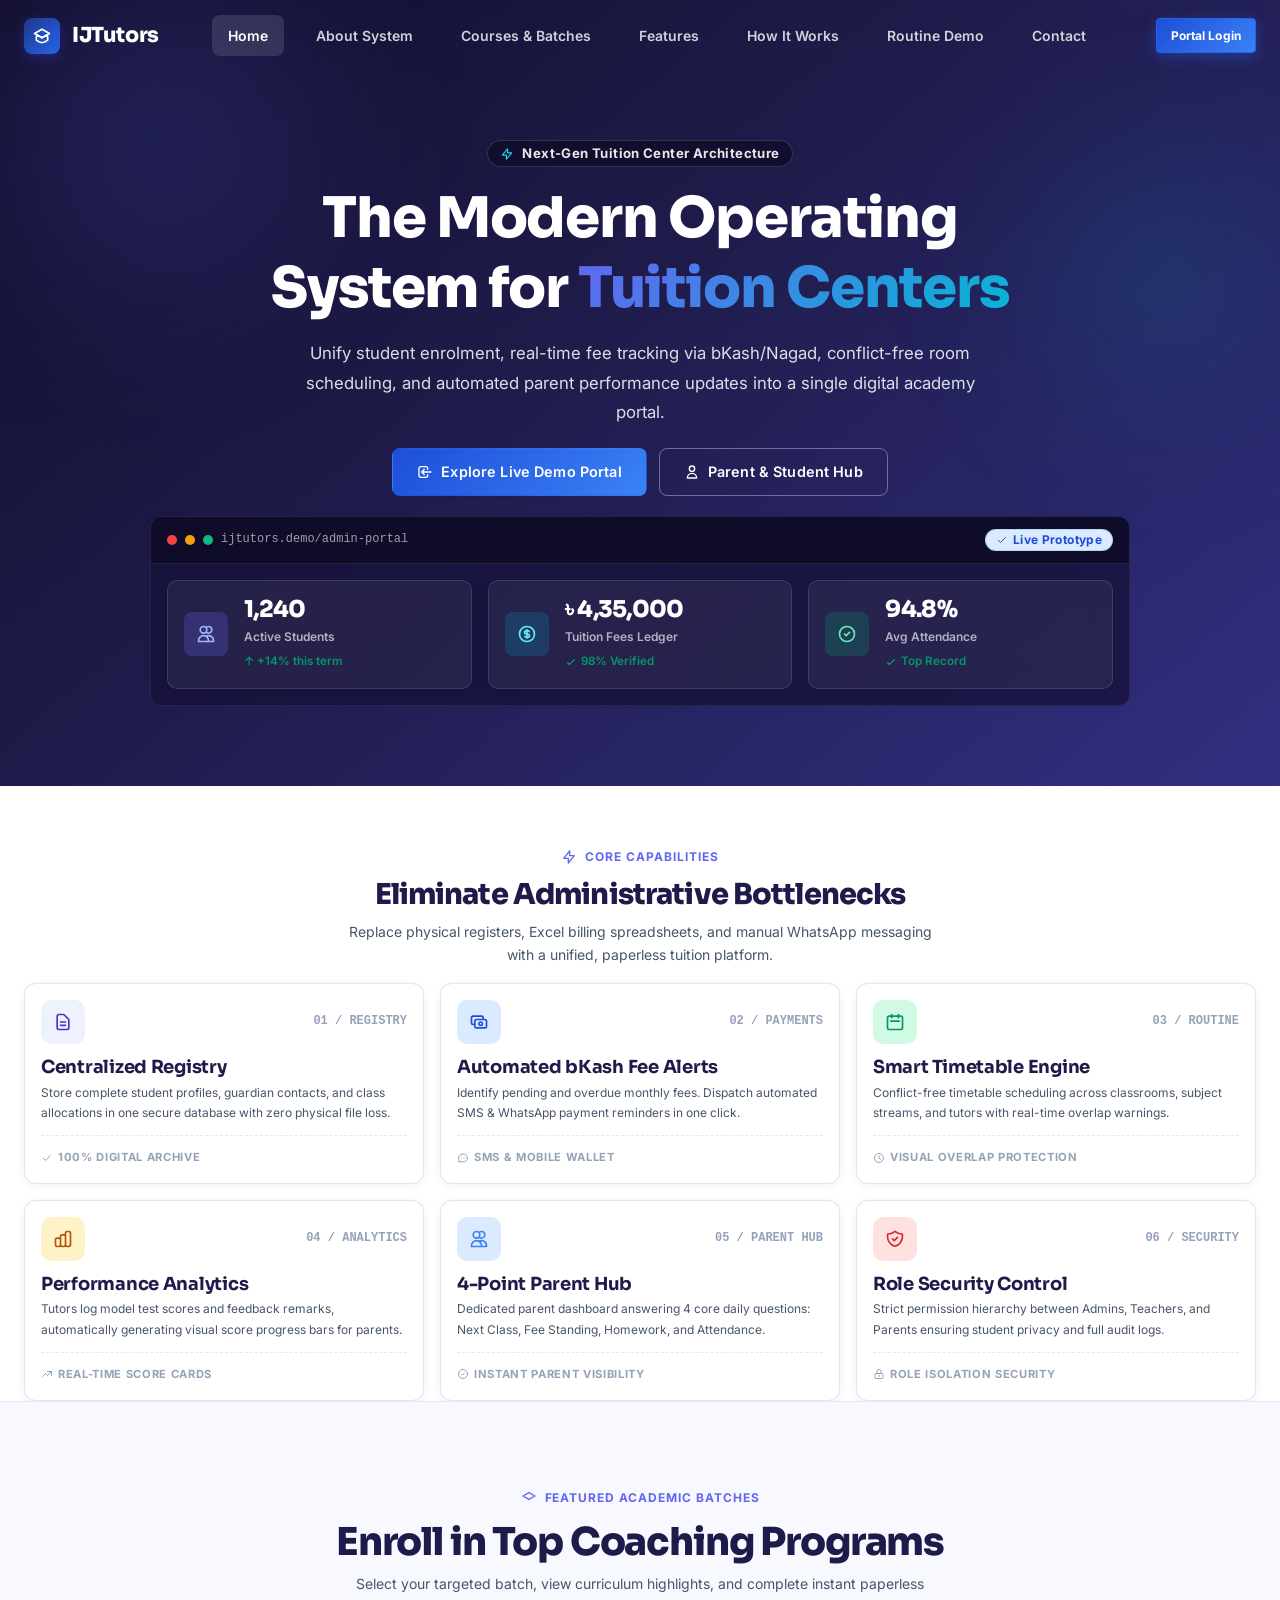
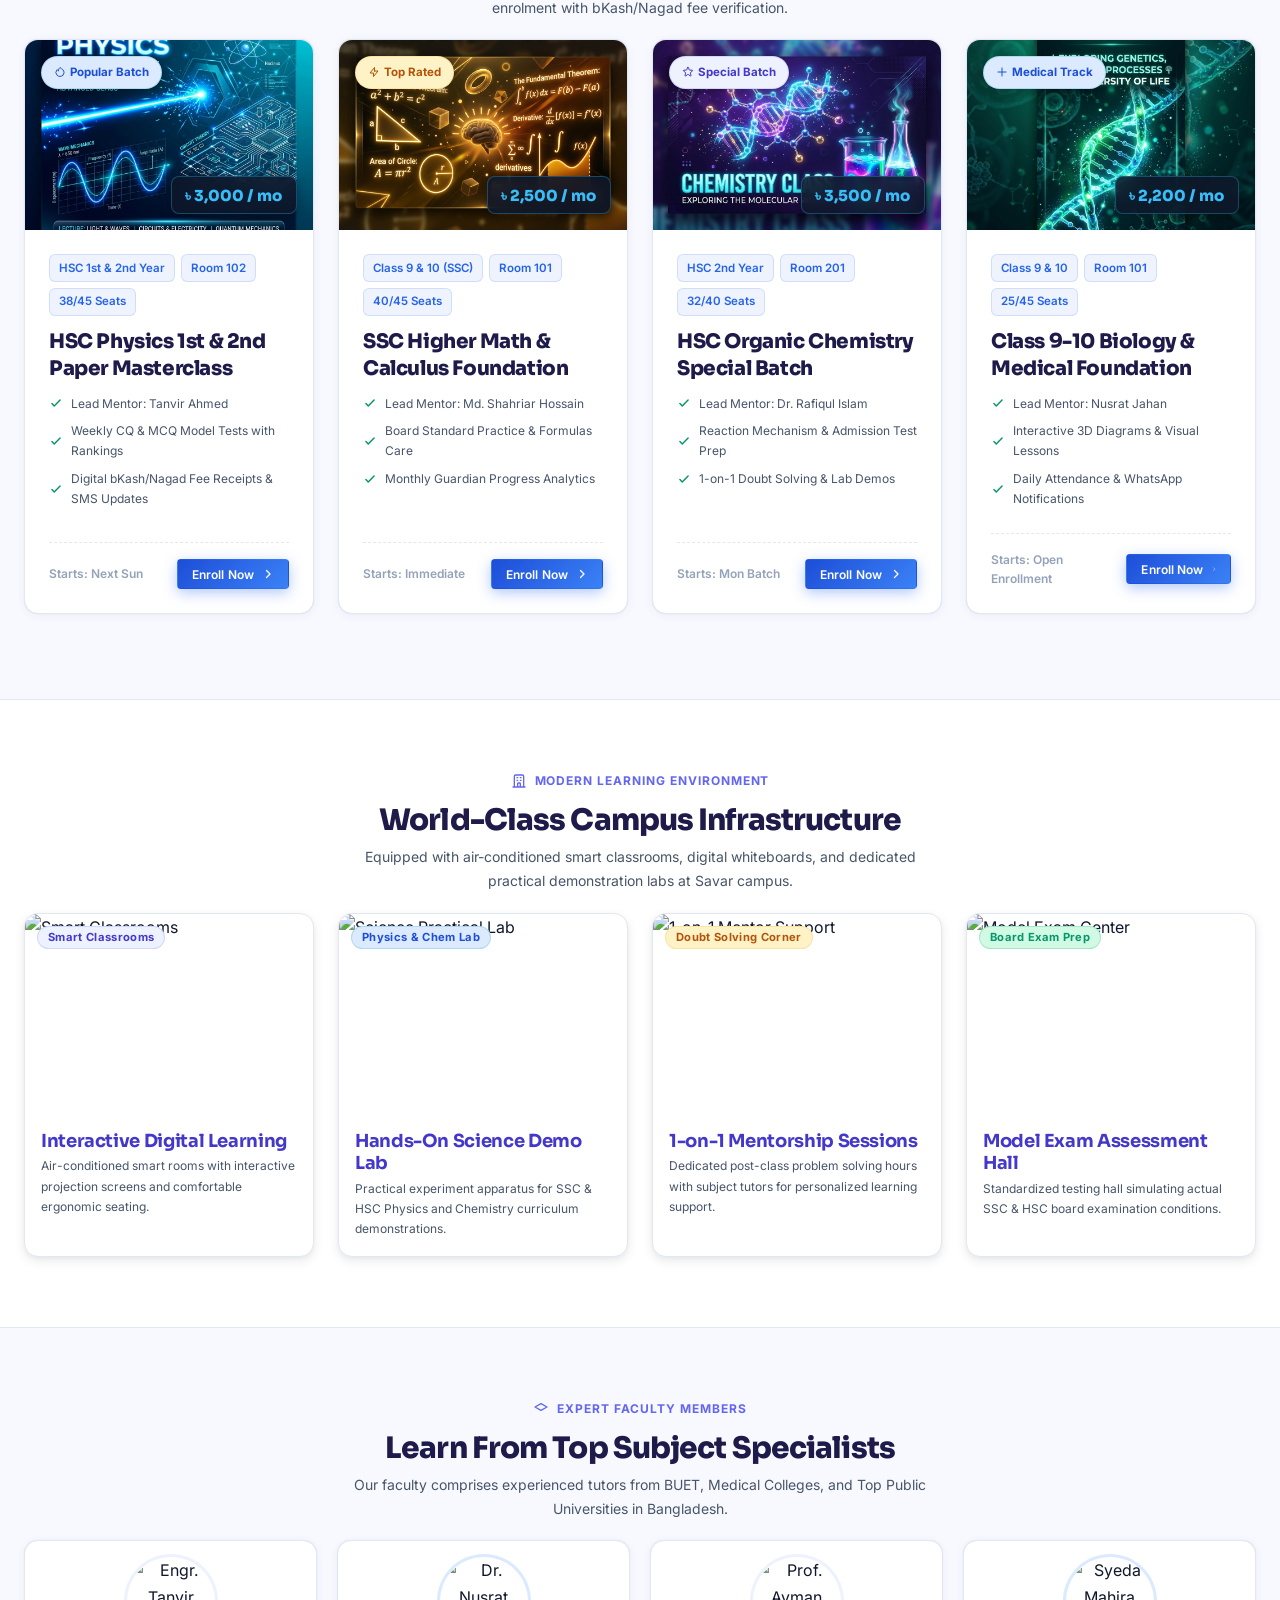
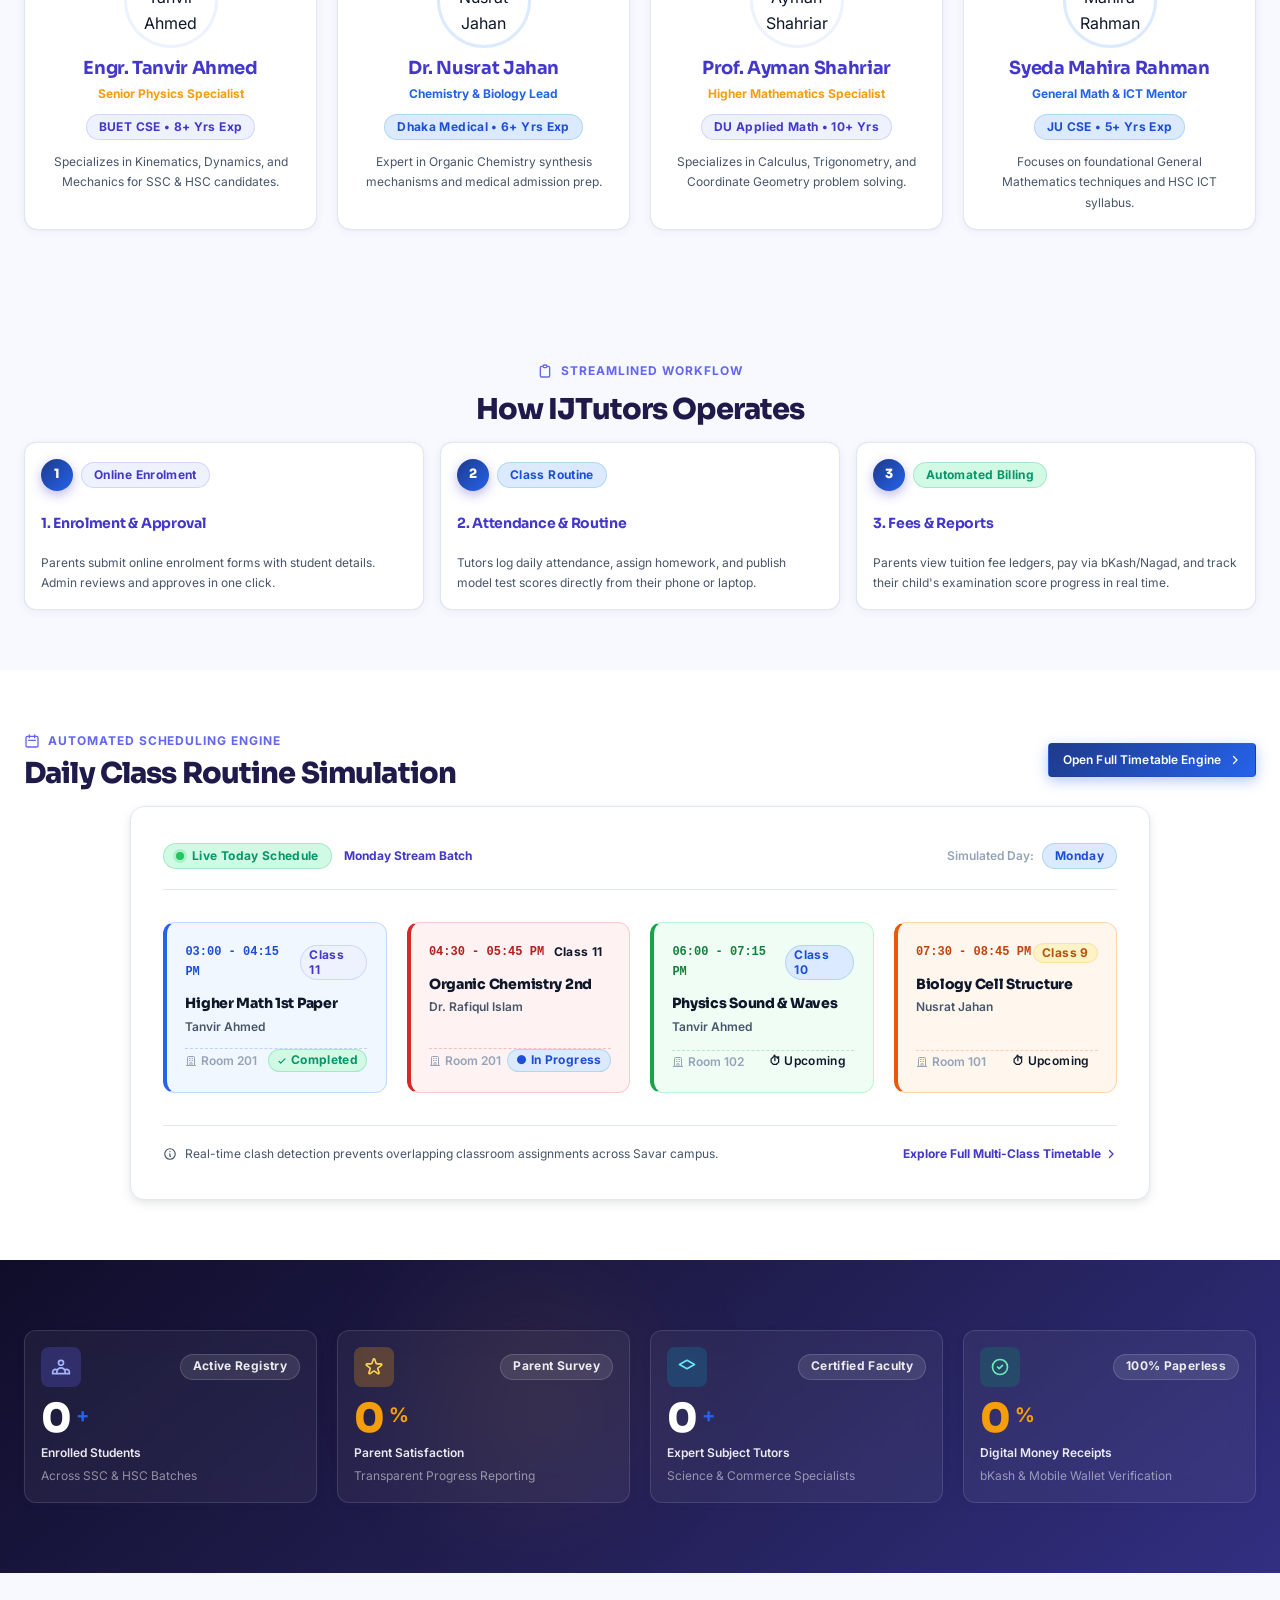
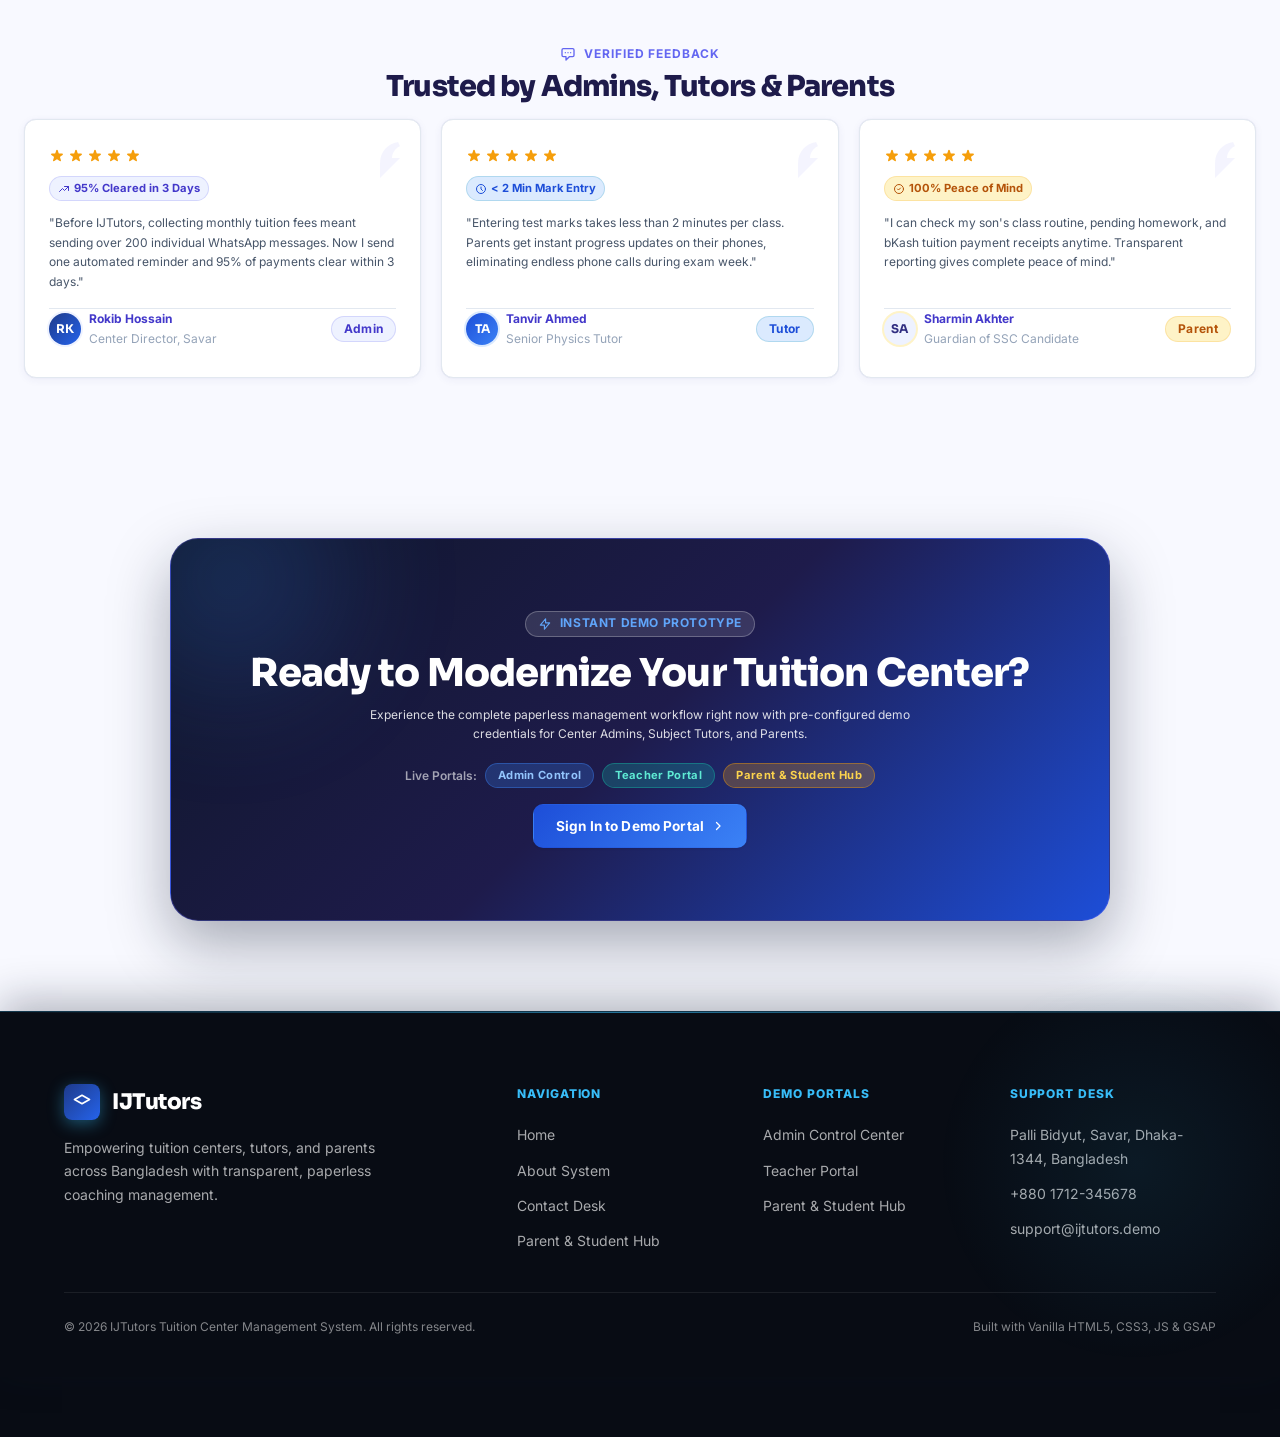
==== commit 205edace: "feat: implement responsive layout and navigation system with new CSS styles" ====
--- a/index.html
+++ b/index.html
@@ -1557,6 +1557,17 @@
               </label>
             </div>
           </div>
+
+          <div style="display: grid; grid-template-columns: 1fr 1fr; gap: 16px;" class="mb-3">
+            <div class="form-group">
+              <label class="form-label">Sender Mobile No. <span class="required">*</span></label>
+              <input type="tel" id="enroll-sender-phone" class="form-control" placeholder="e.g. 01712345678" required>
+            </div>
+            <div class="form-group">
+              <label class="form-label">Transaction ID (TrxID) <span class="required">*</span></label>
+              <input type="text" id="enroll-trx-id" class="form-control" placeholder="e.g. BK9X72810" required>
+            </div>
+          </div>
         </div>
 
         <div class="modal-footer">
@@ -1625,10 +1636,8 @@
         window.addEventListener('scroll', function () {
           if (window.scrollY > 50) {
             navbar.classList.add('scrolled');
-            if (loginBtn) { loginBtn.classList.remove('btn-outline-white'); loginBtn.classList.add('btn-outline'); }
           } else {
             navbar.classList.remove('scrolled');
-            if (loginBtn) { loginBtn.classList.add('btn-outline-white'); loginBtn.classList.remove('btn-outline'); }
           }
 
           // Show / hide scroll-to-top button
